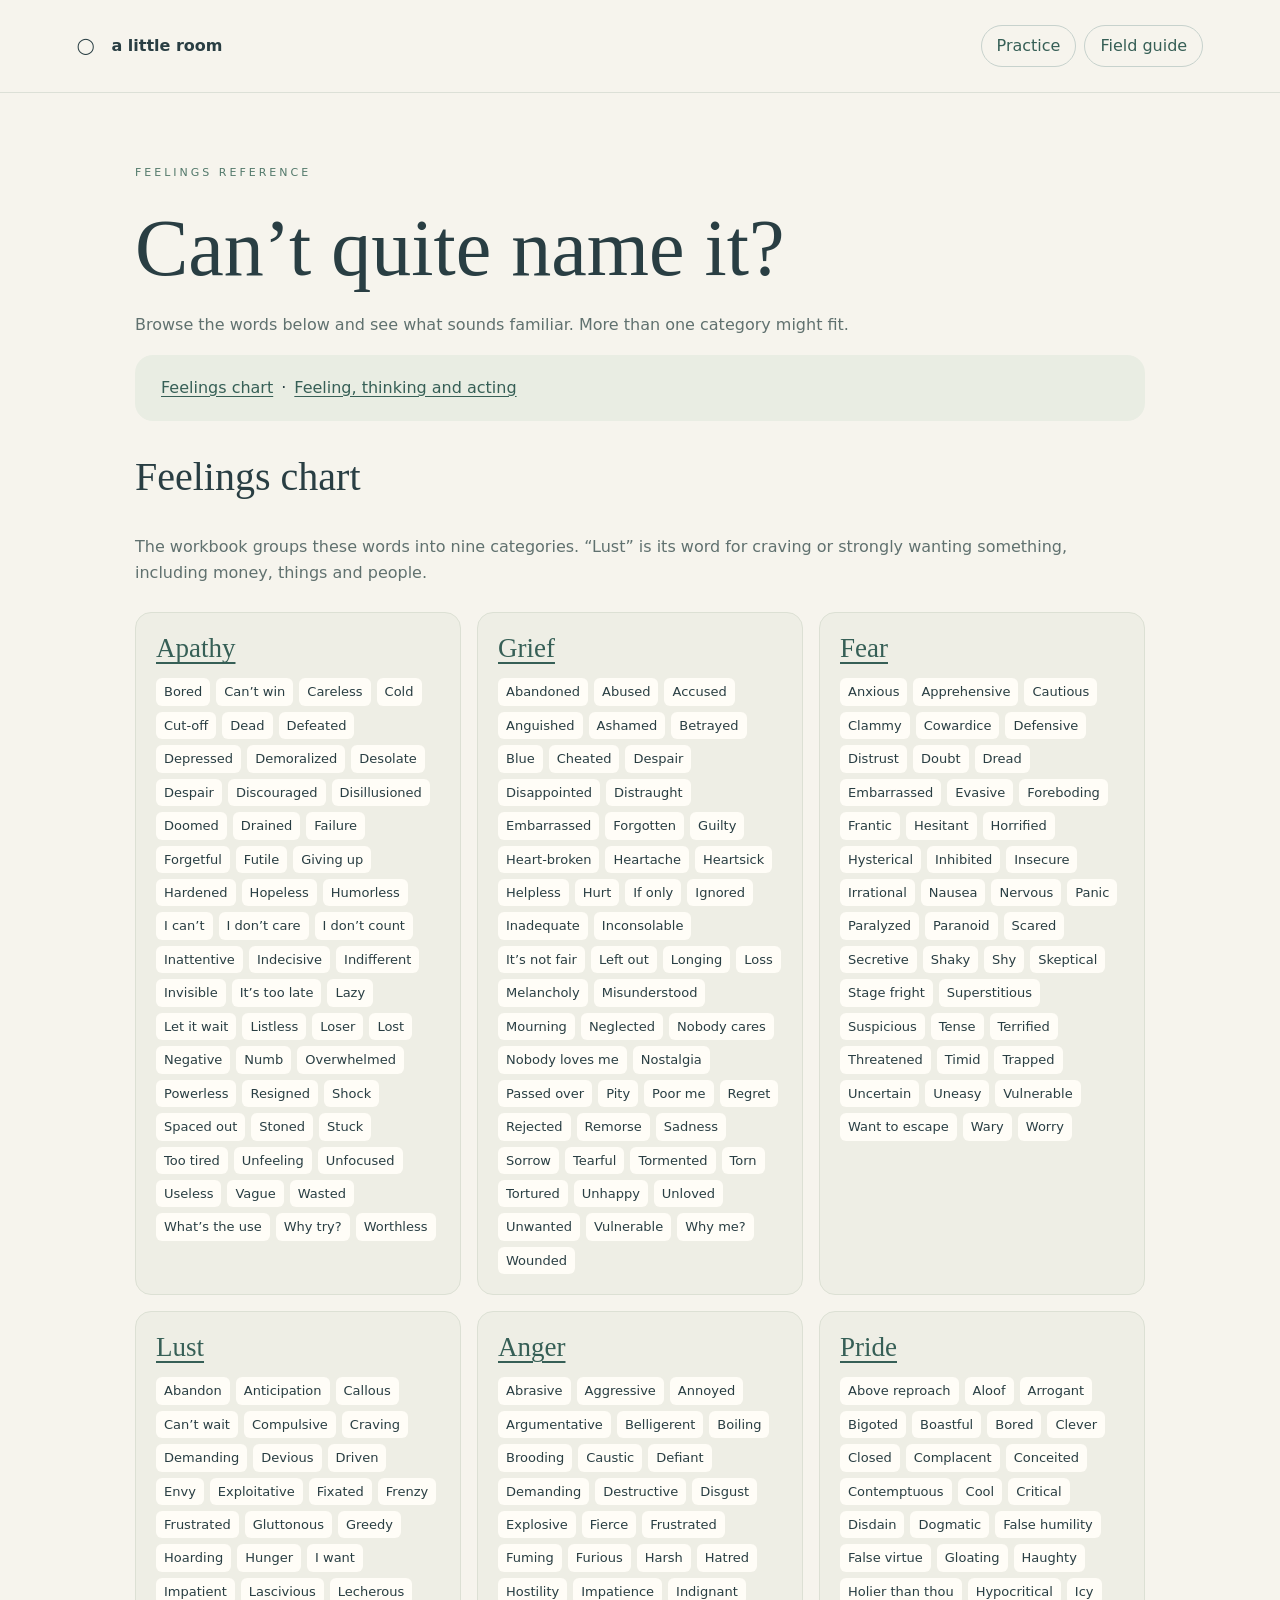
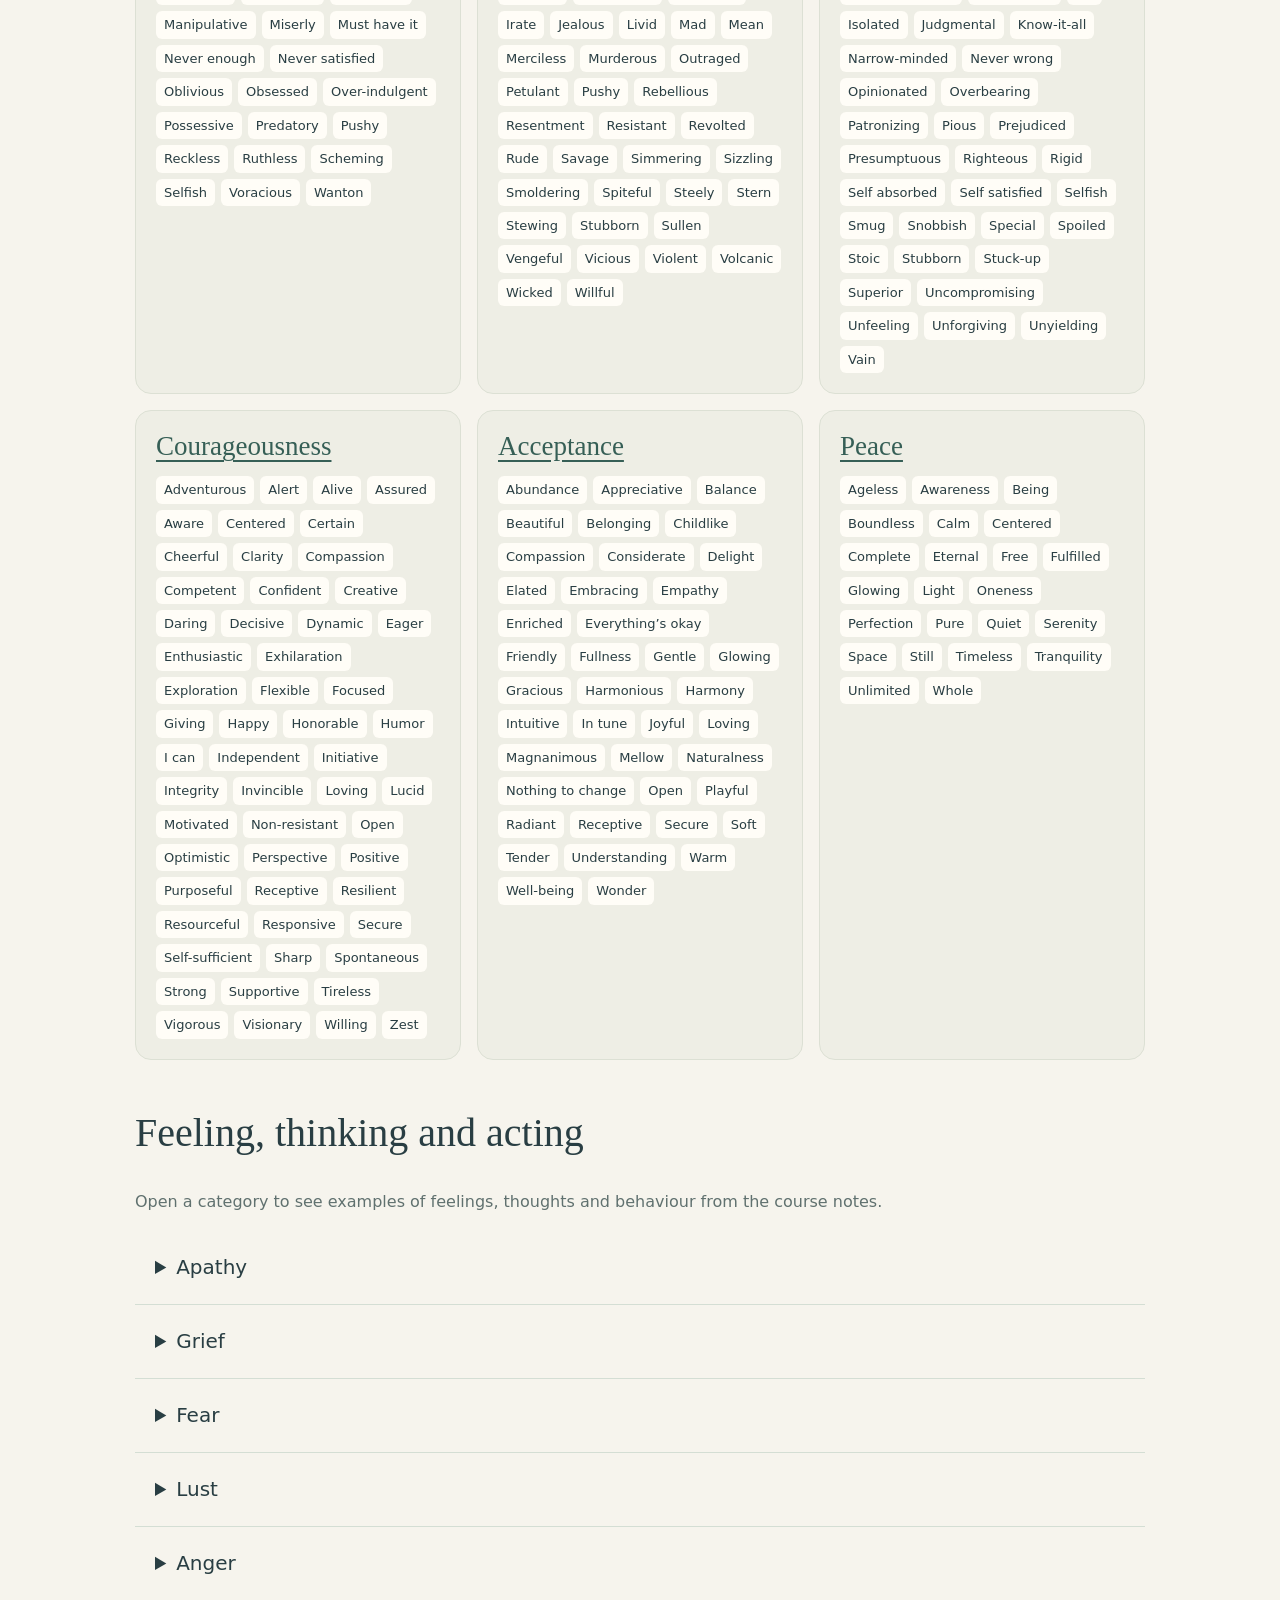
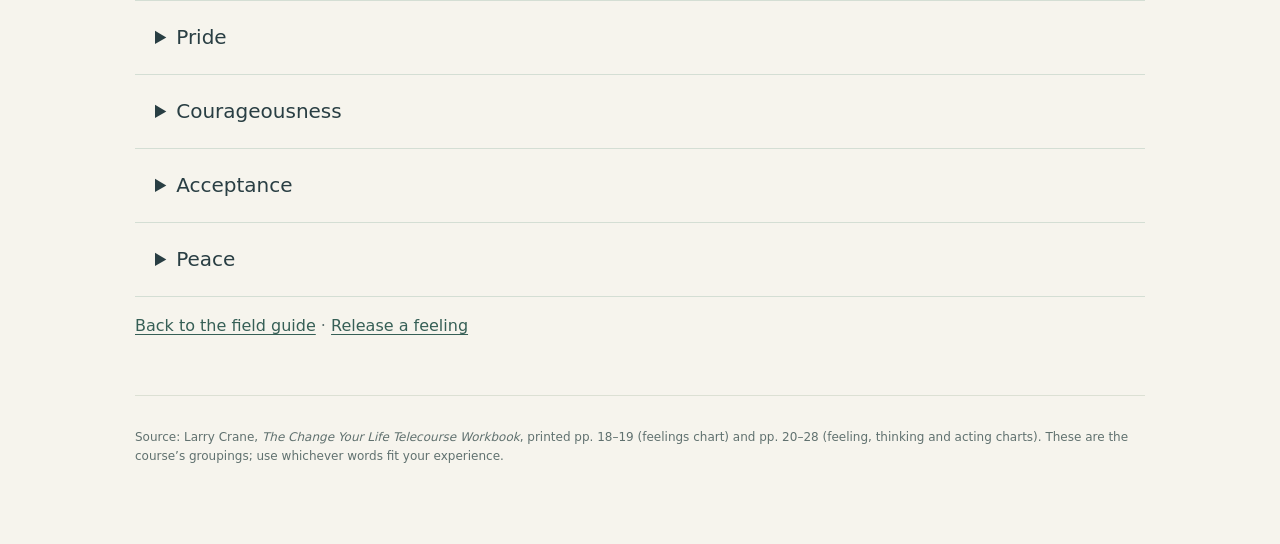
==== feelings.html @ e722cce7 "Align step two with workbook and add feelings reference charts" ====
<!doctype html>
<html lang="en"><head><meta charset="utf-8"><meta name="viewport" content="width=device-width, initial-scale=1">
<title>Feelings reference — A little room</title><link rel="stylesheet" href="./room.css"></head><body>
<header><a class="brand" href="./" aria-label="A little room — home" title="Return home"><strong>◯ &nbsp; a little room</strong></a>
<nav aria-label="Main"><a class="nav-link" href="./">Practice</a><a class="nav-link" href="./guide.html">Field guide</a></nav></header>
<main><span class="eyebrow">Feelings reference</span><h1>Can’t quite name it?</h1>
<p>Browse the words below and see what sounds familiar. More than one category might fit.</p>
<nav class="contents" aria-label="On this page"><a href="#feelings-chart">Feelings chart</a> · <a href="#patterns">Feeling, thinking and acting</a></nav>
<section id="feelings-chart"><h2>Feelings chart</h2>
<p>The workbook groups these words into nine categories. “Lust” is its word for craving or strongly wanting something, including money, things and people.</p>
<div class="emotion-grid"><article class="emotion-card"><h3><a href="#apathy">Apathy</a></h3><ul class="feeling-words"><li>Bored</li><li>Can’t win</li><li>Careless</li><li>Cold</li><li>Cut-off</li><li>Dead</li><li>Defeated</li><li>Depressed</li><li>Demoralized</li><li>Desolate</li><li>Despair</li><li>Discouraged</li><li>Disillusioned</li><li>Doomed</li><li>Drained</li><li>Failure</li><li>Forgetful</li><li>Futile</li><li>Giving up</li><li>Hardened</li><li>Hopeless</li><li>Humorless</li><li>I can’t</li><li>I don’t care</li><li>I don’t count</li><li>Inattentive</li><li>Indecisive</li><li>Indifferent</li><li>Invisible</li><li>It’s too late</li><li>Lazy</li><li>Let it wait</li><li>Listless</li><li>Loser</li><li>Lost</li><li>Negative</li><li>Numb</li><li>Overwhelmed</li><li>Powerless</li><li>Resigned</li><li>Shock</li><li>Spaced out</li><li>Stoned</li><li>Stuck</li><li>Too tired</li><li>Unfeeling</li><li>Unfocused</li><li>Useless</li><li>Vague</li><li>Wasted</li><li>What’s the use</li><li>Why try?</li><li>Worthless</li></ul></article><article class="emotion-card"><h3><a href="#grief">Grief</a></h3><ul class="feeling-words"><li>Abandoned</li><li>Abused</li><li>Accused</li><li>Anguished</li><li>Ashamed</li><li>Betrayed</li><li>Blue</li><li>Cheated</li><li>Despair</li><li>Disappointed</li><li>Distraught</li><li>Embarrassed</li><li>Forgotten</li><li>Guilty</li><li>Heart-broken</li><li>Heartache</li><li>Heartsick</li><li>Helpless</li><li>Hurt</li><li>If only</li><li>Ignored</li><li>Inadequate</li><li>Inconsolable</li><li>It’s not fair</li><li>Left out</li><li>Longing</li><li>Loss</li><li>Melancholy</li><li>Misunderstood</li><li>Mourning</li><li>Neglected</li><li>Nobody cares</li><li>Nobody loves me</li><li>Nostalgia</li><li>Passed over</li><li>Pity</li><li>Poor me</li><li>Regret</li><li>Rejected</li><li>Remorse</li><li>Sadness</li><li>Sorrow</li><li>Tearful</li><li>Tormented</li><li>Torn</li><li>Tortured</li><li>Unhappy</li><li>Unloved</li><li>Unwanted</li><li>Vulnerable</li><li>Why me?</li><li>Wounded</li></ul></article><article class="emotion-card"><h3><a href="#fear">Fear</a></h3><ul class="feeling-words"><li>Anxious</li><li>Apprehensive</li><li>Cautious</li><li>Clammy</li><li>Cowardice</li><li>Defensive</li><li>Distrust</li><li>Doubt</li><li>Dread</li><li>Embarrassed</li><li>Evasive</li><li>Foreboding</li><li>Frantic</li><li>Hesitant</li><li>Horrified</li><li>Hysterical</li><li>Inhibited</li><li>Insecure</li><li>Irrational</li><li>Nausea</li><li>Nervous</li><li>Panic</li><li>Paralyzed</li><li>Paranoid</li><li>Scared</li><li>Secretive</li><li>Shaky</li><li>Shy</li><li>Skeptical</li><li>Stage fright</li><li>Superstitious</li><li>Suspicious</li><li>Tense</li><li>Terrified</li><li>Threatened</li><li>Timid</li><li>Trapped</li><li>Uncertain</li><li>Uneasy</li><li>Vulnerable</li><li>Want to escape</li><li>Wary</li><li>Worry</li></ul></article><article class="emotion-card"><h3><a href="#lust">Lust</a></h3><ul class="feeling-words"><li>Abandon</li><li>Anticipation</li><li>Callous</li><li>Can’t wait</li><li>Compulsive</li><li>Craving</li><li>Demanding</li><li>Devious</li><li>Driven</li><li>Envy</li><li>Exploitative</li><li>Fixated</li><li>Frenzy</li><li>Frustrated</li><li>Gluttonous</li><li>Greedy</li><li>Hoarding</li><li>Hunger</li><li>I want</li><li>Impatient</li><li>Lascivious</li><li>Lecherous</li><li>Manipulative</li><li>Miserly</li><li>Must have it</li><li>Never enough</li><li>Never satisfied</li><li>Oblivious</li><li>Obsessed</li><li>Over-indulgent</li><li>Possessive</li><li>Predatory</li><li>Pushy</li><li>Reckless</li><li>Ruthless</li><li>Scheming</li><li>Selfish</li><li>Voracious</li><li>Wanton</li></ul></article><article class="emotion-card"><h3><a href="#anger">Anger</a></h3><ul class="feeling-words"><li>Abrasive</li><li>Aggressive</li><li>Annoyed</li><li>Argumentative</li><li>Belligerent</li><li>Boiling</li><li>Brooding</li><li>Caustic</li><li>Defiant</li><li>Demanding</li><li>Destructive</li><li>Disgust</li><li>Explosive</li><li>Fierce</li><li>Frustrated</li><li>Fuming</li><li>Furious</li><li>Harsh</li><li>Hatred</li><li>Hostility</li><li>Impatience</li><li>Indignant</li><li>Irate</li><li>Jealous</li><li>Livid</li><li>Mad</li><li>Mean</li><li>Merciless</li><li>Murderous</li><li>Outraged</li><li>Petulant</li><li>Pushy</li><li>Rebellious</li><li>Resentment</li><li>Resistant</li><li>Revolted</li><li>Rude</li><li>Savage</li><li>Simmering</li><li>Sizzling</li><li>Smoldering</li><li>Spiteful</li><li>Steely</li><li>Stern</li><li>Stewing</li><li>Stubborn</li><li>Sullen</li><li>Vengeful</li><li>Vicious</li><li>Violent</li><li>Volcanic</li><li>Wicked</li><li>Willful</li></ul></article><article class="emotion-card"><h3><a href="#pride">Pride</a></h3><ul class="feeling-words"><li>Above reproach</li><li>Aloof</li><li>Arrogant</li><li>Bigoted</li><li>Boastful</li><li>Bored</li><li>Clever</li><li>Closed</li><li>Complacent</li><li>Conceited</li><li>Contemptuous</li><li>Cool</li><li>Critical</li><li>Disdain</li><li>Dogmatic</li><li>False humility</li><li>False virtue</li><li>Gloating</li><li>Haughty</li><li>Holier than thou</li><li>Hypocritical</li><li>Icy</li><li>Isolated</li><li>Judgmental</li><li>Know-it-all</li><li>Narrow-minded</li><li>Never wrong</li><li>Opinionated</li><li>Overbearing</li><li>Patronizing</li><li>Pious</li><li>Prejudiced</li><li>Presumptuous</li><li>Righteous</li><li>Rigid</li><li>Self absorbed</li><li>Self satisfied</li><li>Selfish</li><li>Smug</li><li>Snobbish</li><li>Special</li><li>Spoiled</li><li>Stoic</li><li>Stubborn</li><li>Stuck-up</li><li>Superior</li><li>Uncompromising</li><li>Unfeeling</li><li>Unforgiving</li><li>Unyielding</li><li>Vain</li></ul></article><article class="emotion-card"><h3><a href="#courageousness">Courageousness</a></h3><ul class="feeling-words"><li>Adventurous</li><li>Alert</li><li>Alive</li><li>Assured</li><li>Aware</li><li>Centered</li><li>Certain</li><li>Cheerful</li><li>Clarity</li><li>Compassion</li><li>Competent</li><li>Confident</li><li>Creative</li><li>Daring</li><li>Decisive</li><li>Dynamic</li><li>Eager</li><li>Enthusiastic</li><li>Exhilaration</li><li>Exploration</li><li>Flexible</li><li>Focused</li><li>Giving</li><li>Happy</li><li>Honorable</li><li>Humor</li><li>I can</li><li>Independent</li><li>Initiative</li><li>Integrity</li><li>Invincible</li><li>Loving</li><li>Lucid</li><li>Motivated</li><li>Non-resistant</li><li>Open</li><li>Optimistic</li><li>Perspective</li><li>Positive</li><li>Purposeful</li><li>Receptive</li><li>Resilient</li><li>Resourceful</li><li>Responsive</li><li>Secure</li><li>Self-sufficient</li><li>Sharp</li><li>Spontaneous</li><li>Strong</li><li>Supportive</li><li>Tireless</li><li>Vigorous</li><li>Visionary</li><li>Willing</li><li>Zest</li></ul></article><article class="emotion-card"><h3><a href="#acceptance">Acceptance</a></h3><ul class="feeling-words"><li>Abundance</li><li>Appreciative</li><li>Balance</li><li>Beautiful</li><li>Belonging</li><li>Childlike</li><li>Compassion</li><li>Considerate</li><li>Delight</li><li>Elated</li><li>Embracing</li><li>Empathy</li><li>Enriched</li><li>Everything’s okay</li><li>Friendly</li><li>Fullness</li><li>Gentle</li><li>Glowing</li><li>Gracious</li><li>Harmonious</li><li>Harmony</li><li>Intuitive</li><li>In tune</li><li>Joyful</li><li>Loving</li><li>Magnanimous</li><li>Mellow</li><li>Naturalness</li><li>Nothing to change</li><li>Open</li><li>Playful</li><li>Radiant</li><li>Receptive</li><li>Secure</li><li>Soft</li><li>Tender</li><li>Understanding</li><li>Warm</li><li>Well-being</li><li>Wonder</li></ul></article><article class="emotion-card"><h3><a href="#peace">Peace</a></h3><ul class="feeling-words"><li>Ageless</li><li>Awareness</li><li>Being</li><li>Boundless</li><li>Calm</li><li>Centered</li><li>Complete</li><li>Eternal</li><li>Free</li><li>Fulfilled</li><li>Glowing</li><li>Light</li><li>Oneness</li><li>Perfection</li><li>Pure</li><li>Quiet</li><li>Serenity</li><li>Space</li><li>Still</li><li>Timeless</li><li>Tranquility</li><li>Unlimited</li><li>Whole</li></ul></article></div></section>
<section id="patterns"><h2>Feeling, thinking and acting</h2>
<p>Open a category to see examples of feelings, thoughts and behaviour from the course notes.</p><details class="emotion-detail" id="apathy"><summary>Apathy</summary><div class="behaviour-grid"><div><h3>Feeling</h3><ul><li>Cut off</li><li>Dead</li><li>Defeated</li><li>Dejected</li><li>Depressed</li><li>Despairing</li><li>Discouraged</li><li>Disillusioned</li><li>Downcast</li><li>Drained</li><li>Exhausted</li><li>Fatigued</li><li>Futile</li><li>Helpless</li><li>Hopeless</li><li>Low</li><li>Negative</li><li>Numb</li><li>Overwhelmed</li><li>Pessimistic</li><li>Powerlessness</li><li>Resigned</li><li>Tired</li><li>Weak</li></ul></div><div><h3>Thinking</h3><ul><li>I can’t.</li><li>I can’t win.</li><li>I don’t care.</li><li>I don’t count.</li><li>I don’t know how.</li><li>I don’t matter.</li><li>I give up.</li><li>I’m doomed</li><li>I’m useless.</li><li>I’m worthless.</li><li>It’ll never work.</li><li>It’s a dead end.</li><li>It’s not use.</li><li>It’s too late.</li><li>It’s too hard.</li><li>Let it wait.</li><li>No matter what I do, it doesn’t make a difference.</li><li>No use, why try.</li><li>No way, forget about it.</li><li>No way out.</li><li>Tomorrow.</li><li>What’s the use.</li><li>Why bother.</li></ul></div><div><h3>Acting</h3><ul><li>Careless</li><li>Catatonic</li><li>Disassociated</li><li>Defeated</li><li>Forgetful</li><li>Giving up</li><li>Inattentive</li><li>Indecisive</li><li>Indifferent</li><li>Lazy</li><li>Listless</li><li>Negative</li><li>Passive</li><li>Spaced Out</li><li>Stuck</li><li>Unfocused</li><li>Unresponsive</li><li>Withdrawn</li></ul></div></div><p class="source-note">From the workbook, printed p. 20.</p></details><details class="emotion-detail" id="grief"><summary>Grief</summary><div class="behaviour-grid"><div><h3>Feeling</h3><ul><li>Abandoned</li><li>Abused</li><li>Accused</li><li>Ashamed</li><li>Betrayed</li><li>Blue</li><li>Cheated</li><li>Despair</li><li>Disappointed</li><li>Distraught</li><li>Forgotten</li><li>Guilty</li><li>Heartbroken</li><li>Heartache</li><li>Heartsick</li><li>Helpless</li><li>Hurt</li><li>If only</li><li>Ignored</li><li>Inadequate</li><li>Inconsolable</li><li>It’s not fair</li><li>Left out</li><li>Longing</li><li>Loss</li><li>Melancholy</li><li>Misunderstood</li><li>Mourning</li><li>Neglected</li><li>Nobody cares</li><li>Nobody loves me</li><li>Nostalgia</li><li>Passed over</li><li>Pity</li><li>Poor me</li><li>Rejected</li><li>Remorse</li><li>Sadness</li><li>Sorrow</li><li>Tearful</li><li>Tormented</li><li>Torn</li><li>Tortured</li><li>Unhappy</li><li>Unloved</li><li>Unwanted</li><li>Vulnerable</li><li>Why me?</li><li>Wounded</li></ul></div><div><h3>Thinking</h3><ul><li>Do it for me, I can’t do it myself.</li><li>I can’t do anything about it.</li><li>I can’t do it right.</li><li>They’re taking advantage of me.</li><li>I’ll never get it right.</li><li>They’re doing it to me.</li><li>I’m less than.</li><li>If only.</li><li>It’s all my fault.</li><li>It’s not fair.</li><li>I’ll never recover.</li><li>It’s not my fault.</li><li>Nobody wants me.</li><li>Poor me.</li><li>I’m the victim.</li><li>Why me?</li><li>Nobody loves me.</li><li>Woe is me.</li></ul></div><div><h3>Acting</h3><ul><li>Acting helpless</li><li>Attention seeking</li><li>Complaining</li><li>Crying</li><li>Dramatizing</li><li>Flustered</li><li>Helping others at your own expense.</li><li>Hysterical</li><li>Martyr</li><li>Melancholy</li><li>Moping</li><li>Morose</li><li>Needy</li><li>Neglecting self and others</li><li>Nostalgia: “the good old days”</li><li>Pouting</li><li>Seeking comfort</li><li>Self-conscious</li><li>Sobbing</li><li>Suffering</li><li>Wailing</li><li>Weeping</li></ul></div></div><p class="source-note">From the workbook, printed p. 21.</p></details><details class="emotion-detail" id="fear"><summary>Fear</summary><div class="behaviour-grid"><div><h3>Feeling</h3><ul><li>Anxious</li><li>Apprehensive</li><li>Caged</li><li>Cautious</li><li>Cowardly</li><li>Distrusting</li><li>Disturbed</li><li>Doubt</li><li>Dread</li><li>Engulfed</li><li>Exposed</li><li>Faint</li><li>Fidgety</li><li>Frantic</li><li>Insecure</li><li>Nervous</li><li>Panic</li><li>Skeptical</li><li>Sheepish</li><li>Strained</li><li>Tense</li><li>Terrified</li><li>Threatened</li><li>Timorous</li><li>Trapped</li><li>Uncertain</li><li>Unsafe</li><li>Vulnerable</li><li>Wary</li></ul></div><div><h3>Thinking</h3><ul><li>Crisis after crisis.</li><li>Disaster’s looming and I’ve got to hide.</li><li>I can’t let them find me out.</li><li>I don’t want anything to change.</li><li>I have to get it right or they’ll kill me.</li><li>I have to get them before they get me.</li><li>I’m not OK.</li><li>I’m confused and don’t know what to do, so I can’t do anything.</li><li>I’m not enough.</li><li>I’m not safe.</li><li>I’m trapped, there is no way out.</li><li>It’s closing in around me.</li><li>It’s so confusing that I just can’t move.</li><li>It’s not safe.</li><li>It is safer to stay still and not take any chances.</li><li>They’re out to get me.</li><li>What if I fail?</li><li>What if I get fired?</li><li>What if I get into trouble?</li><li>What if I make a mistake?</li><li>What if they don’t like me?</li><li>What if...?</li><li>What will they think?</li></ul></div><div><h3>Acting</h3><ul><li>Agitated</li><li>Ambivalent</li><li>Apologetic</li><li>Chaotic</li><li>Confused</li><li>Cowering</li><li>Cringing</li><li>Defensive</li><li>Disorderly</li><li>Distraught</li><li>Distrustful</li><li>Disturbed</li><li>Embarrassed</li><li>Evasive</li><li>Frenzied</li><li>Frozen</li><li>Hesitant</li><li>Hyperactive</li><li>Hyper-focused</li><li>Hyper-vigilant</li><li>Hysterical</li><li>Indecisive</li><li>Inhibited</li><li>Irrational</li><li>Lack of clarity</li><li>Meek</li><li>Mistrustful</li><li>Nervous</li><li>No action</li><li>Not trusting</li><li>Overwhelmed</li><li>Panicky</li><li>Paralyzed</li><li>Paranoid</li><li>Procrastination</li><li>Quaking</li><li>Scared</li><li>Secretive</li><li>Self-sabotage</li><li>Shady</li><li>Sheepish</li><li>Shock</li><li>Shy</li><li>Superstitious</li><li>Suspicious</li><li>Timid</li><li>Traumatized</li><li>Tremble</li><li>Tunnel vision</li><li>Wishy-washy</li></ul></div></div><p class="source-note">From the workbook, printed p. 22.</p></details><details class="emotion-detail" id="lust"><summary>Lust</summary><div class="behaviour-grid"><div><h3>Feeling</h3><ul><li>Ambitious</li><li>Anticipation</li><li>Appetite</li><li>Craving</li><li>Demanding</li><li>Desire</li><li>Envious</li><li>Excited</li><li>Frustrated</li><li>Gluttonous</li><li>Greedy</li><li>Heedless</li><li>Horny</li><li>Hot</li><li>Hunger</li><li>Insatiable</li><li>Jealous</li><li>Less than</li><li>Longing</li><li>Ravenous</li><li>Reckless</li><li>Sensuous</li><li>Sexy</li><li>Voracious</li><li>Wanting</li><li>Wanton</li></ul></div><div><h3>Thinking</h3><ul><li>I want...</li><li>Do it my way.</li><li>Don’t stop.</li><li>How can I get it?</li><li>I can’t wait.</li><li>I have to...</li><li>I like it this way.</li><li>I must do it my way.</li><li>I must have it.</li><li>I need you.</li><li>I need them.</li><li>I need...</li><li>I want excitement.</li><li>I want it all.</li><li>I want it now!</li><li>I want more.</li><li>I want to know.</li><li>I want to figure it out.</li><li>I want to understand.</li><li>I’m not satisfied.</li><li>I’m starving.</li><li>It feels so good.</li><li>Look at me.</li><li>Me, me, me.</li><li>My way is the only way.</li><li>There won’t be enough for me.</li><li>There isn’t enough.</li></ul></div><div><h3>Acting</h3><ul><li>Addictive</li><li>Attention seeking</li><li>Chaotic</li><li>Compulsive</li><li>Covert</li><li>Desperate</li><li>Devious</li><li>Devouring</li><li>Driven</li><li>Excessive</li><li>Exploitive</li><li>Extravagant</li><li>Fixated</li><li>Frantic</li><li>Frenzied</li><li>Hoarding</li><li>Impatient</li><li>Inconsiderate</li><li>Indecent</li><li>Lascivious</li><li>Lavish</li><li>Lecherous</li><li>Lewd</li><li>Licentious</li><li>Manic</li><li>Manipulative</li><li>Miserly</li><li>Obsessive</li><li>Out-of-control</li><li>Over indulgent</li><li>Over-eating</li><li>Panting</li><li>Predatory</li><li>Pushy</li><li>Risqué</li><li>Ruthless</li><li>Seductive</li><li>Self-centered</li><li>Selfish</li><li>Uncooperative</li><li>Unruly</li><li>Vulgar</li><li>Wild</li><li>With abandon</li></ul></div></div><p class="source-note">From the workbook, printed p. 23.</p></details><details class="emotion-detail" id="anger"><summary>Anger</summary><div class="behaviour-grid"><div><h3>Feeling</h3><ul><li>Agitated</li><li>Annoyed</li><li>Boiling</li><li>Disgusted</li><li>Disturbed</li><li>Explosive</li><li>Fierce</li><li>Frustrated</li><li>Hateful</li><li>Irritated</li><li>Jealous</li><li>Livid</li><li>Mad</li><li>Malicious</li><li>Outraged</li><li>Perturbed</li><li>Rageful</li><li>Resentful</li><li>Sizzling</li><li>Smoldering</li><li>Steely</li><li>Stern</li><li>Stewing</li><li>Sullen</li><li>Upset</li><li>Vengeful</li><li>Violent</li><li>Volcanic</li><li>Wicked</li><li>Willful</li></ul></div><div><h3>Thinking</h3><ul><li>Do it my way or else.</li><li>Don’t even think of it.</li><li>Don’t push me around.</li><li>Don’t tell me what to do!</li><li>Drop dead!</li><li>F... off!</li><li>F... you!</li><li>Fat chance.</li><li>Get out of my way.</li><li>I’ll get even!</li><li>I’ll get them.</li><li>I’ll kill you!</li><li>I’ll never give in.</li><li>I’m not doing anything.</li><li>If they don’t listen to me, I’ll let them go down the tube.</li><li>Me do it your way–not on your life.</li><li>Not a chance.</li><li>Not on your life.</li><li>Now you’ll pay.</li><li>Out of my way.</li><li>Who do they think they are?</li><li>You better do it my way, or else!</li></ul></div><div><h3>Acting</h3><ul><li>Abrasive</li><li>Abrupt</li><li>Abusive</li><li>Aggressive</li><li>Attacking</li><li>Barbarous</li><li>Belligerent</li><li>Biting</li><li>Blinded</li><li>Bloodthirsty</li><li>Brooding</li><li>Brusque</li><li>Brutal</li><li>Callous</li><li>Caustic</li><li>Cold</li><li>Crazed</li><li>Cruel</li><li>Curt</li><li>Defiant</li><li>Demanding</li><li>Deranged</li><li>Destructive</li><li>Discourteous</li><li>Disrespectful</li><li>Exacting</li><li>Ferocious</li><li>Fierce</li><li>Gruff</li><li>Harsh</li><li>Headstrong</li><li>Heartless</li><li>Instigating</li><li>Intimidating</li><li>Inflexible</li><li>Invasive</li><li>Malevolent</li><li>Maniacal</li><li>Merciless</li><li>Nasty</li><li>Obstinate</li><li>Offensive</li><li>Passive-aggressive</li><li>Petulant</li><li>Pigheaded</li><li>Profane</li><li>Provoking</li><li>Punishing</li><li>Pushy</li><li>Ravaging</li><li>Rebellious</li><li>Resistant</li><li>Rude</li><li>Ruthless</li><li>Sarcastic</li><li>Savage</li><li>Spiteful</li><li>Strife</li><li>Stubborn</li><li>Talking about others</li><li>Uncooperative</li><li>Unyielding</li><li>Vengeful</li><li>Vicious</li></ul></div></div><p class="source-note">From the workbook, printed p. 24.</p></details><details class="emotion-detail" id="pride"><summary>Pride</summary><div class="behaviour-grid"><div><h3>Feeling</h3><ul><li>Above it all</li><li>Aloof</li><li>Arrogant</li><li>Better than</li><li>Complacent</li><li>Conceited</li><li>Condescending</li><li>Contemptuous</li><li>Cool</li><li>Disdain</li><li>Haughty</li><li>Holier than thou</li><li>Icy</li><li>Irreverent</li><li>Judgmental</li><li>Pious</li><li>Rejecting</li><li>Righteous</li><li>Rigid</li><li>Smug</li><li>Special</li><li>Superior</li><li>Uncompromising</li><li>Unfeeling</li><li>Vain</li></ul></div><div><h3>Thinking</h3><ul><li>I’ll just reject!</li><li>How dare you!</li><li>I knew that.</li><li>I know everything.</li><li>I know.</li><li>I won’t associate with “those kind” of people.</li><li>I’ll look like I’m agreeing and do it my way.</li><li>I’m better than all of them.</li><li>I’m better than you.</li><li>I’m in a better place than all of you.</li><li>I’m not like them.</li><li>I’m right.</li><li>I’m smarter than everyone else.</li><li>I’m the only one who can do it right.</li><li>I’m the only one who can get it done.</li><li>I’m the savior/hero.</li><li>I’m too busy with important matters to have time for you.</li><li>It’s your fault.</li><li>Maybe I’ll do it and maybe I won’t.</li><li>My way is the only way.</li><li>What do they know?</li><li>What’s wrong with you?</li><li>Who do they think they are?</li><li>Who do you think you are?</li><li>Why is everyone so incompetent?</li><li>You don’t belong.</li><li>You need me to get it done.</li></ul></div><div><h3>Acting</h3><ul><li>Aloof</li><li>Arrogant</li><li>Bigoted</li><li>Blaming others</li><li>Boastful</li><li>Bored</li><li>Closed</li><li>Complacent</li><li>Conceited</li><li>Detached</li><li>Disrespectful</li><li>Distant</li><li>Dogmatic</li><li>Egotistical</li><li>False Humility</li><li>Gloating</li><li>Hypocritical</li><li>Indifferent</li><li>Know it all</li><li>Narrow minded</li><li>Never wrong</li><li>Opinionated</li><li>Patronizing</li><li>Pompous</li><li>Putting others down</li><li>Remote</li><li>Sabotage</li><li>Sanctimonious</li><li>Self-absorbed</li><li>Self-centered</li><li>Self-important</li><li>Snobbish</li><li>Spoiled</li><li>Stoic</li><li>Stubborn</li><li>Stuck-up</li><li>Talking against others</li><li>Unforgiving</li><li>Impenetrable</li><li>Unreadable</li><li>Unyielding</li><li>Withdrawn</li><li>Walk away</li></ul></div></div><p class="source-note">From the workbook, printed p. 25.</p></details><details class="emotion-detail" id="courageousness"><summary>Courageousness</summary><div class="behaviour-grid"><div><h3>Feeling</h3><ul><li>Alert</li><li>Alive</li><li>Assured</li><li>Aware</li><li>Centered</li><li>Cheerful</li><li>Clear</li><li>Confident</li><li>Cooperative</li><li>Delighted</li><li>Eager</li><li>Energetic</li><li>Exhilarated</li><li>Focused</li><li>Grounded</li><li>Gusto</li><li>Happy</li><li>Heartiness</li><li>Hopeful</li><li>Independent</li><li>Invincible</li><li>Loving</li><li>Lucid</li><li>Non-resistant</li><li>Open</li><li>Optimistic</li><li>Passionate</li><li>Purposeful</li><li>Receptive</li><li>Resilient</li><li>Safe</li><li>Secure</li><li>Stable</li><li>Willing</li><li>Zealous</li><li>Zest</li></ul></div><div><h3>Thinking</h3><ul><li>I can</li><li>I can get it done.</li><li>I can listen.</li><li>I can respond appropriately.</li><li>I do what’s needed and it works.</li><li>I know we can.</li><li>I’ll do what it takes to make it work.</li><li>I’m willing.</li><li>I’m willing to take risks.</li><li>It can be easy and effortless.</li><li>It is as easy as it was hard.</li><li>It’s possible.</li><li>Let’s work together.</li><li>We can do it.</li><li>We’ll find a way.</li><li>Yes!</li></ul></div><div><h3>Acting</h3><ul><li>Able</li><li>Aboveboard</li><li>Adaptive</li><li>Adventurous</li><li>Bold</li><li>Brave</li><li>Candid</li><li>Collaboration</li><li>Commitment</li><li>Compassionate</li><li>Competent</li><li>Cooperation</li><li>Creative</li><li>Daring</li><li>Decisive</li><li>Dedicated</li><li>Dynamic</li><li>Enjoyment</li><li>Exploration</li><li>Flexible</li><li>Focused</li><li>Forthright</li><li>Gallant</li><li>Generosity</li><li>Giving</li><li>Goodness</li><li>Gratification</li><li>Honesty</li><li>Humorous</li><li>Initiative</li><li>Inquiry</li><li>Insightful</li><li>Integrity</li><li>Inventive</li><li>Motivated</li><li>Partnering</li><li>Perceptive</li><li>Persevering</li><li>Persistent</li><li>Playful</li><li>Pleasure</li><li>Resourceful</li><li>Risk-taking</li><li>Robust</li><li>Self-sufficient</li><li>Sharp</li><li>Solution focused</li><li>Spontaneous</li><li>Strong</li><li>Supportive</li><li>Tireless</li><li>Unpretentious</li><li>Valiant</li><li>Vigorous</li></ul></div></div><p class="source-note">From the workbook, printed p. 26.</p></details><details class="emotion-detail" id="acceptance"><summary>Acceptance</summary><div class="behaviour-grid"><div><h3>Feeling</h3><ul><li>Accepting</li><li>Allowing</li><li>Attuned</li><li>Beautiful</li><li>Childlike</li><li>Compassionate</li><li>Contented</li><li>Delighted</li><li>Elated</li><li>Enriched</li><li>Flowing</li><li>Fulfillment</li><li>Glowing</li><li>Happy</li><li>Harmonious</li><li>Innocent</li><li>Joyful</li><li>Loving</li><li>Mellow</li><li>Open</li><li>Playful</li><li>Radiant</li><li>Receptive</li><li>Satisfied</li><li>Secure</li><li>Soft</li><li>Well-being</li></ul></div><div><h3>Thinking</h3><ul><li>All is well.</li><li>Everything is beautiful.</li><li>Everything is OK.</li><li>Everything is unfolding as it should.</li><li>I accept you.</li><li>I have what I need as I need it.</li><li>I love you just as you are.</li><li>It’s all coming together.</li><li>We all have a contribution to make.</li></ul></div><div><h3>Acting</h3><ul><li>Abundant</li><li>Accepting</li><li>Appreciative</li><li>Balance</li><li>Benevolent</li><li>Caring</li><li>Clear-sighted</li><li>Co-creative</li><li>Compassionate</li><li>Devotional</li><li>Embracing</li><li>Empathy</li><li>Friendly</li><li>Gentleness</li><li>Gracious</li><li>Insightful</li><li>Intuitive</li><li>Magnanimous</li><li>Naturalness</li><li>Non-judgmental</li><li>Orderly</li><li>Receptive</li><li>Satisfied</li><li>Tenderness</li><li>Understanding</li><li>Warm</li><li>Wonder</li></ul></div></div><p class="source-note">From the workbook, printed p. 27.</p></details><details class="emotion-detail" id="peace"><summary>Peace</summary><div class="behaviour-grid"><div><h3>Feeling</h3><ul><li>Awareness</li><li>Boundless</li><li>Calm</li><li>Centered</li><li>Complete</li><li>Eternal</li><li>Free</li><li>Fulfilled</li><li>Glowing</li><li>Light</li><li>Pure</li><li>Quiet</li><li>Serene</li><li>Oneness</li><li>United</li></ul></div><div><h3>Thinking</h3><ul><li>All is well.</li><li>Everything is unfolding as it should.</li><li>I am.</li><li>It’s just perfect.</li><li>We are one.</li></ul></div><div><h3>Acting</h3><ul><li>Actionless</li><li>Balanced</li><li>Centered</li><li>Composed</li><li>Connection</li><li>Flawless</li><li>Imperturbable</li><li>In equilibrium</li><li>Infinite</li><li>Limitless</li><li>Perfection</li><li>Poised</li><li>Quiet</li><li>Self-possessed</li><li>Serenity</li><li>Spacious</li><li>Stillness</li><li>Tranquil</li><li>Unlimited</li><li>Whole</li><li>Witnessing</li></ul></div></div><p class="source-note">From the workbook, printed p. 28.</p></details></section>
<p><a href="./guide.html">Back to the field guide</a> · <a href="./?practice=quick">Release a feeling</a></p>
<footer><p>Source: Larry Crane, <cite>The Change Your Life Telecourse Workbook</cite>, printed pp. 18–19 (feelings chart) and pp. 20–28 (feeling, thinking and acting charts). These are the course’s groupings; use whichever words fit your experience.</p></footer></main>
<script>
function openCategory() {
  const category = document.getElementById(location.hash.slice(1));
  if (category && category.tagName === 'DETAILS') category.open = true;
}
window.addEventListener('hashchange', openCategory);
openCategory();
</script></body></html>
---- room.css ----
*{box-sizing:border-box}body{margin:0;background:#f6f4ed;color:#293e43;font:16px/1.65 system-ui}header{padding:24px 6%;display:flex;justify-content:space-between;border-bottom:1px solid #dce0d7}button{font:inherit;cursor:pointer;border:1px solid #c7d2cd;background:transparent;color:inherit;border-radius:30px;padding:11px 23px;margin:5px}button:focus-visible{outline:2px solid #78978a;outline-offset:3px}.primary{background:#365f56;color:white;border:0}main{max-width:1060px;margin:auto;padding:65px 25px}h1,h2,h3{font-family:Georgia,serif;font-weight:400;line-height:1.15}h1{font-size:clamp(48px,7vw,80px);margin:18px 0}h2{font-size:40px}h3{font-size:27px}p{color:#60716f}.eyebrow{font-size:11px;letter-spacing:3px;text-transform:uppercase;color:#53796b}.hero{max-width:700px}.orb{float:right;width:180px;height:180px;border-radius:50%;background:radial-gradient(circle at 35% 30%,#f4e9cd,#bccfc1 60%,#7c9c91);box-shadow:0 0 80px #dce5d8;margin:30px}.grid{display:grid;grid-template-columns:repeat(3,1fr);gap:18px;margin:40px 0}.card{background:#eeeee5;border:1px solid #dce0d4;border-radius:18px;padding:26px;text-align:left}.card button{margin-left:0}.session{max-width:720px;margin:auto;text-align:center;background:#fffdf7;border:1px solid #dce0d4;border-radius:24px;padding:40px 24px;min-height:430px}.session h2{margin:30px 0}textarea{width:100%;padding:16px;background:#f7f7ef;border:1px solid #cbd5cb;border-radius:12px;font:inherit;min-height:95px}footer{margin-top:55px;border-top:1px solid #dce0d4;padding-top:20px;font-size:12px;color:#75817a}details{padding:20px;border-bottom:1px solid #d4ded4}summary{cursor:pointer;font-size:20px}small{color:#687b72}@media(max-width:650px){.grid{grid-template-columns:1fr}.orb{width:95px;height:95px}main{padding-top:35px}header{padding:16px}header button{padding:7px 12px}.session h2{font-size:32px}}
a{color:#365f56;text-underline-offset:.2em}
nav{display:flex;align-items:center;gap:8px;flex-wrap:wrap}
.nav-link{border:1px solid #c7d2cd;border-radius:30px;padding:7px 15px;text-decoration:none}
.nav-link[aria-current=page]{background:#e2ebe2}
.primary:hover,.primary:focus-visible{background:#294a42}
label{display:block;font-weight:600;margin:12px 0 4px}
textarea,select{color:inherit}
select{font:inherit;padding:10px;border:1px solid #cbd5cb;border-radius:10px;background:#fffdf7}
.session textarea{max-width:560px}
blockquote{margin:18px 0;background:#edf0e6;border-left:3px solid #78978a;padding:14px 18px;overflow-wrap:anywhere;white-space:pre-line}
.guide{max-width:780px}
.guide h1{font-size:clamp(42px,7vw,66px)}
.guide h2{font-size:clamp(28px,5vw,40px)}
.guide section{margin:44px 0;padding-bottom:20px;border-bottom:1px solid #dce0d4}
.guide section h3{margin-bottom:6px}
.guide li{margin-bottom:.6em}
.contents{background:#e9ede3;padding:20px 26px;border-radius:18px}
.contents ol{columns:2;padding-left:24px}
.guide .action{display:inline-block;border-radius:30px;padding:10px 20px;background:#365f56;color:#fff;text-decoration:none}
.goal-options{margin:12px 0}
#pause-panel[hidden],#app[hidden]{display:none}
@media(max-width:650px){header{flex-wrap:wrap;gap:12px} .contents ol{columns:1}.session{padding:28px 15px}}
.guide .contents{display:block}
.guide dt{margin-top:1em}
.guide dd{margin:.2em 0 0}

/* A consistent tactile response for pointer, touch and keyboard activation. */
button {
  min-height: 44px;
  touch-action: manipulation;
  transition: background-color 100ms ease, box-shadow 100ms ease, transform 100ms ease;
}
@media (hover: hover) and (pointer: fine) {
  button:hover { background-color: #e8eee7; }
  button.primary:hover { background-color: #294a42; }
}
button:active,
button.is-activating {
  background-color: #d0e0d6;
  border-color: #648778;
  color: #203f34;
  box-shadow: inset 0 2px 4px rgb(28 61 47 / 23%);
  transform: translateY(1px) scale(.98);
}
button.primary:active,
button.primary.is-activating {
  background-color: #23483d;
  color: white;
  box-shadow: inset 0 2px 4px rgb(0 0 0 / 30%);
}
@media (prefers-reduced-motion: reduce) {
  button { transition: none; }
  button:active, button.is-activating { transform: none; }
}
.path-list{display:grid;gap:12px;max-width:760px;margin:32px 0}
.path-card{display:flex;align-items:center;gap:20px;width:100%;margin:0;border-radius:16px;padding:22px;text-align:left;background:#eeeee5}
.path-card strong{display:block;font:25px Georgia,serif}
.path-card small{display:block;margin-top:5px;font-size:14px}
.path-card>span:last-child{margin-left:auto}
.path-number{font-size:12px;color:#658274}
.focus-card{text-align:left;background:#e8eee5;border-left:3px solid #78978a;padding:12px 18px;border-radius:8px;margin:20px 0}
.focus-card small{text-transform:uppercase;letter-spacing:2px;font-size:10px}
.focus-card p{margin:4px 0;color:#293e43;white-space:pre-wrap;overflow-wrap:anywhere}
.session-tools{margin-top:30px}
.answers{margin-top:22px}
.session h2{overflow-wrap:anywhere}
@media(max-width:650px){.path-card{padding:18px;gap:14px}.path-card strong{font-size:22px}.path-card small{font-size:13px}.session{min-height:0}}
.path-card>span:last-child{font-family:system-ui}
h1[tabindex="-1"]:focus,h2[tabindex="-1"]:focus{outline:none}
.path-list .path-card{padding:17px 20px}
.hero h1{font-size:clamp(40px,6vw,60px)}

.brand {
  color: inherit;
  text-decoration: none;
  display: inline-flex;
  align-items: center;
  min-height: 44px;
  border-radius: 6px;
}
.brand:hover { color: #365f56; }
.brand:focus-visible { outline: 2px solid #78978a; outline-offset: 4px; }
.brand:active { opacity: .65; }

.pencil-example{margin:24px auto 0;max-width:570px;border:0;padding:0;text-align:left}
.pencil-example summary{font:14px/1.6 system-ui;color:#365f56;padding:8px 0}
.pencil-example figure{margin:12px 0 0}
.pencil-example img{display:block;width:100%;height:auto;border-radius:12px}
.pencil-captions{display:grid;grid-template-columns:repeat(3,1fr);gap:8px;text-align:center;font-size:12px;margin:10px 0 16px}
.pencil-example figcaption{font-size:14px;line-height:1.65;color:#536761}
.pencil-example .pencil-source{font-size:11px;margin-bottom:0}


.emotion-grid{display:grid;grid-template-columns:repeat(3,minmax(0,1fr));gap:16px;margin:26px 0}
.emotion-card{border:1px solid #dce0d4;background:#eeeee5;padding:20px;border-radius:16px}
.emotion-card h3{margin:0 0 14px}
.feeling-words{display:flex;flex-wrap:wrap;gap:6px;list-style:none;padding:0;margin:0}
.feeling-words li{background:#fffdf7;border-radius:6px;padding:3px 8px;font-size:13px;overflow-wrap:anywhere}
.behaviour-grid{display:grid;grid-template-columns:repeat(3,minmax(0,1fr));gap:20px}
.behaviour-grid h3{font-size:22px;margin-bottom:10px}
.behaviour-grid ul{padding-left:20px}
.emotion-detail{scroll-margin-top:20px}
.source-note{font-size:12px}
#patterns{margin-top:50px}
@media(max-width:700px){
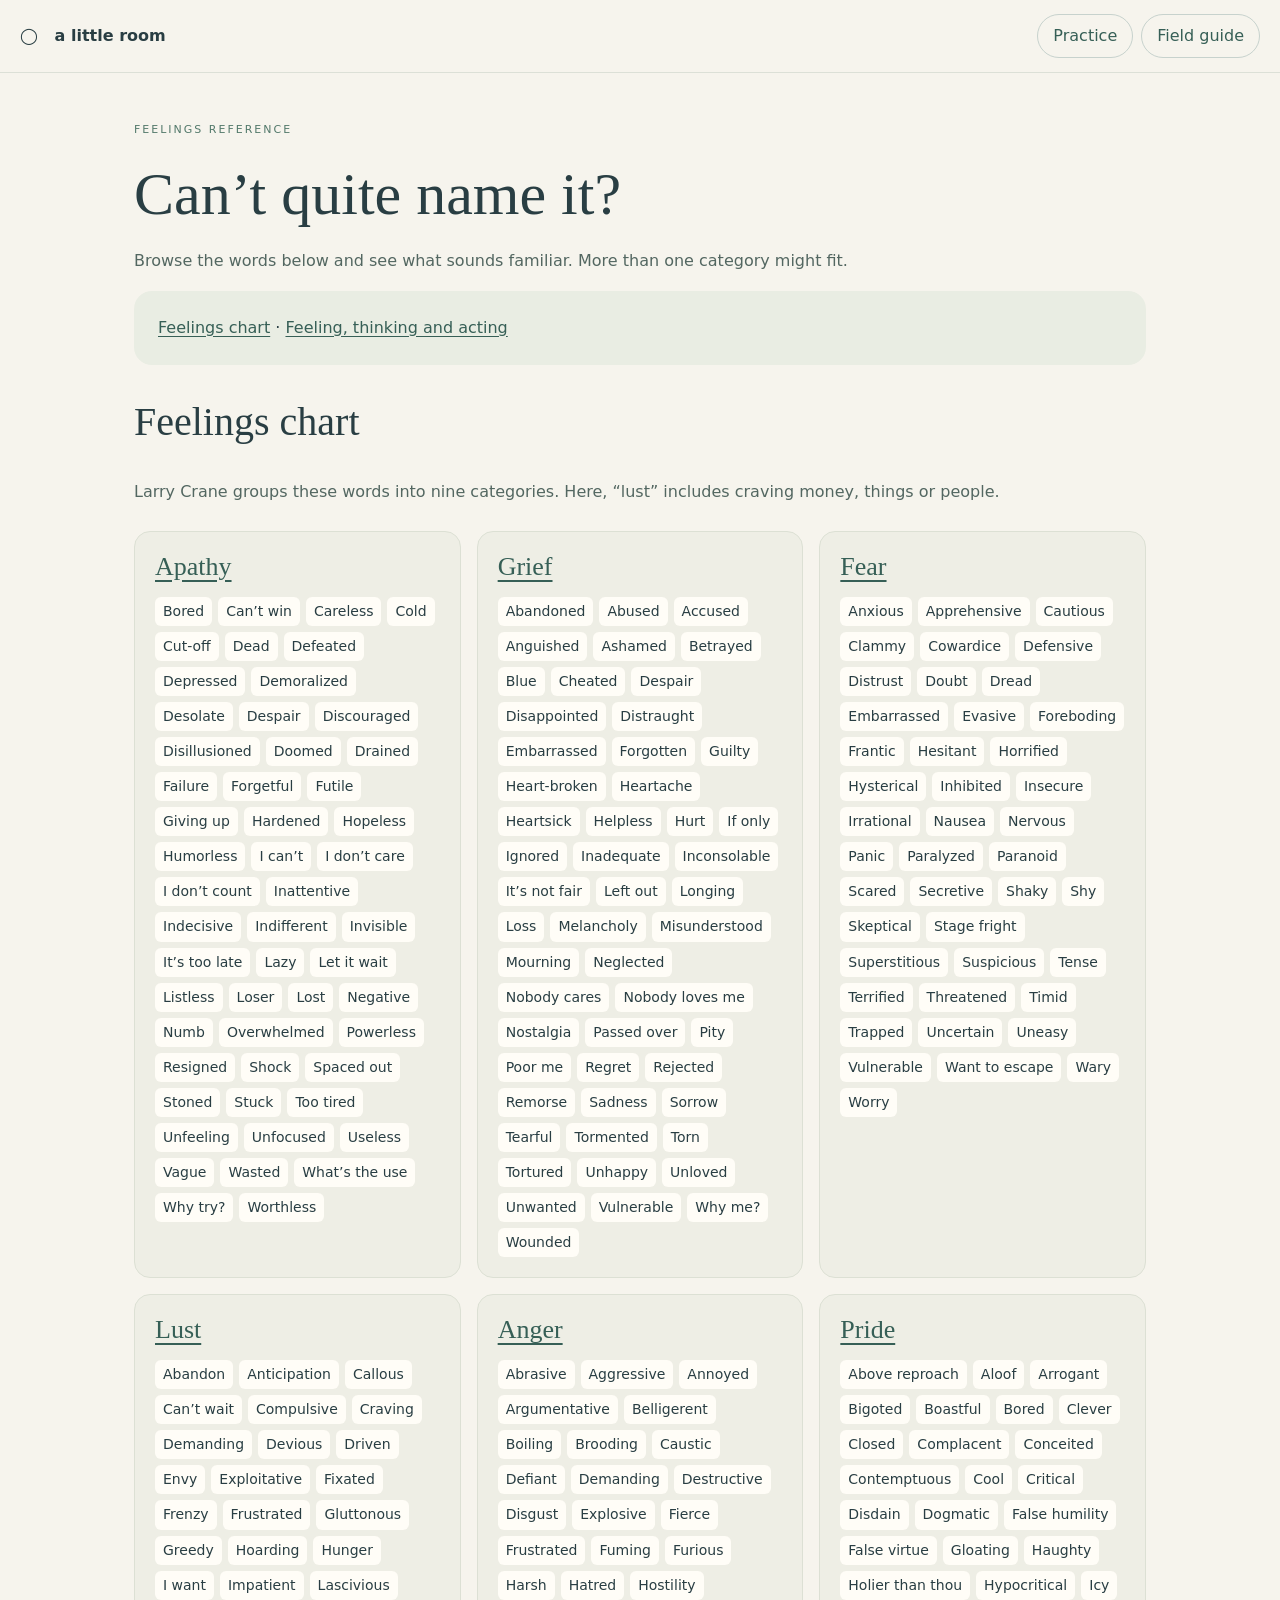
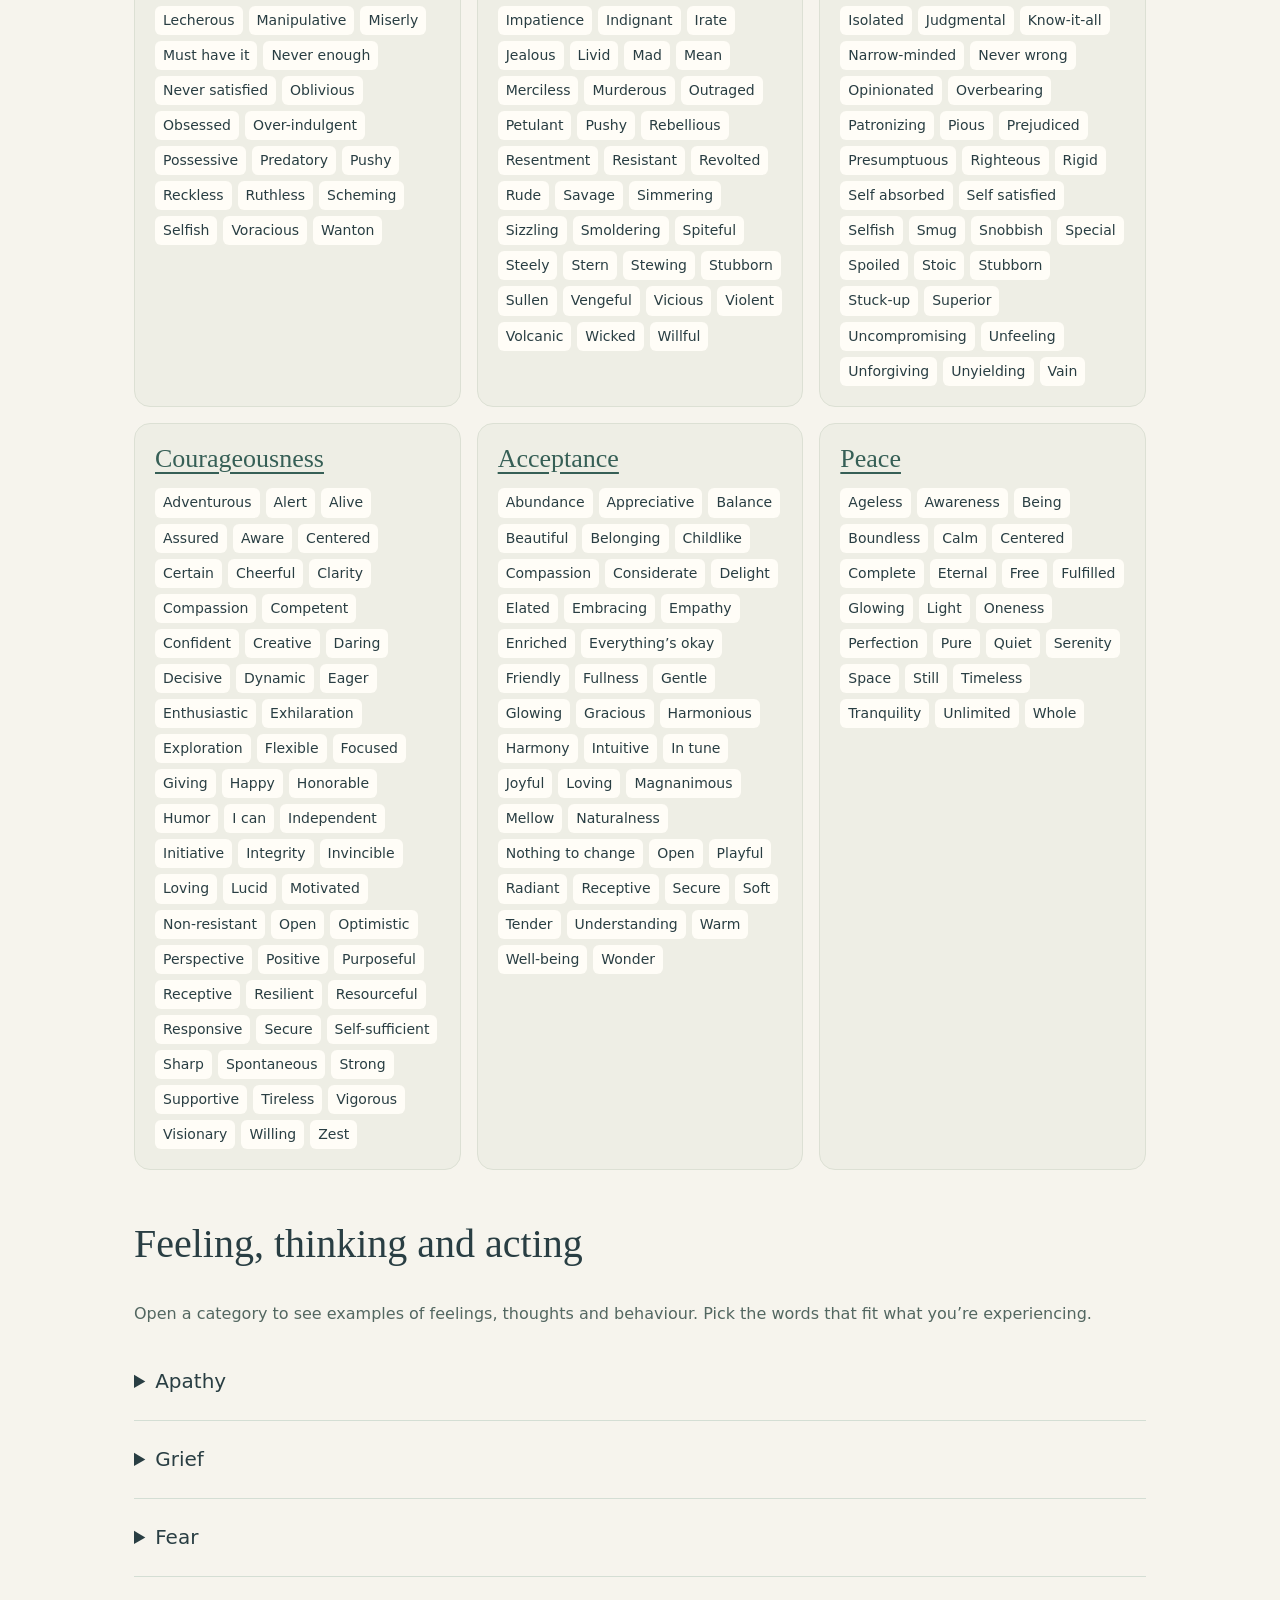
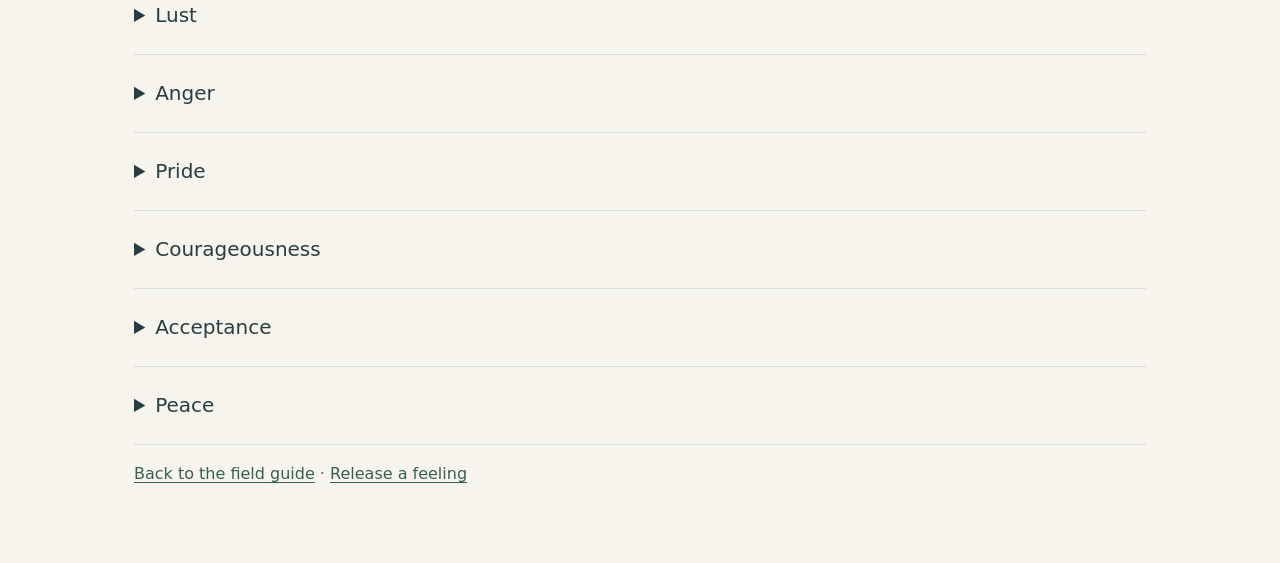
==== commit 6a71691c: "Review releasing guidance, clarify goals and fix mobile layouts" ====
--- a/feelings.html
+++ b/feelings.html
@@ -1,18 +1,17 @@
 <!doctype html>
 <html lang="en"><head><meta charset="utf-8"><meta name="viewport" content="width=device-width, initial-scale=1">
-<title>Feelings reference — A little room</title><link rel="stylesheet" href="./room.css"></head><body>
+<title>Feelings reference — A little room</title><link rel="stylesheet" href="./room.css?v=review-1"></head><body>
 <header><a class="brand" href="./" aria-label="A little room — home" title="Return home"><strong>◯ &nbsp; a little room</strong></a>
 <nav aria-label="Main"><a class="nav-link" href="./">Practice</a><a class="nav-link" href="./guide.html">Field guide</a></nav></header>
 <main><span class="eyebrow">Feelings reference</span><h1>Can’t quite name it?</h1>
 <p>Browse the words below and see what sounds familiar. More than one category might fit.</p>
 <nav class="contents" aria-label="On this page"><a href="#feelings-chart">Feelings chart</a> · <a href="#patterns">Feeling, thinking and acting</a></nav>
 <section id="feelings-chart"><h2>Feelings chart</h2>
-<p>The workbook groups these words into nine categories. “Lust” is its word for craving or strongly wanting something, including money, things and people.</p>
+<p>Larry Crane groups these words into nine categories. Here, “lust” includes craving money, things or people.</p>
 <div class="emotion-grid"><article class="emotion-card"><h3><a href="#apathy">Apathy</a></h3><ul class="feeling-words"><li>Bored</li><li>Can’t win</li><li>Careless</li><li>Cold</li><li>Cut-off</li><li>Dead</li><li>Defeated</li><li>Depressed</li><li>Demoralized</li><li>Desolate</li><li>Despair</li><li>Discouraged</li><li>Disillusioned</li><li>Doomed</li><li>Drained</li><li>Failure</li><li>Forgetful</li><li>Futile</li><li>Giving up</li><li>Hardened</li><li>Hopeless</li><li>Humorless</li><li>I can’t</li><li>I don’t care</li><li>I don’t count</li><li>Inattentive</li><li>Indecisive</li><li>Indifferent</li><li>Invisible</li><li>It’s too late</li><li>Lazy</li><li>Let it wait</li><li>Listless</li><li>Loser</li><li>Lost</li><li>Negative</li><li>Numb</li><li>Overwhelmed</li><li>Powerless</li><li>Resigned</li><li>Shock</li><li>Spaced out</li><li>Stoned</li><li>Stuck</li><li>Too tired</li><li>Unfeeling</li><li>Unfocused</li><li>Useless</li><li>Vague</li><li>Wasted</li><li>What’s the use</li><li>Why try?</li><li>Worthless</li></ul></article><article class="emotion-card"><h3><a href="#grief">Grief</a></h3><ul class="feeling-words"><li>Abandoned</li><li>Abused</li><li>Accused</li><li>Anguished</li><li>Ashamed</li><li>Betrayed</li><li>Blue</li><li>Cheated</li><li>Despair</li><li>Disappointed</li><li>Distraught</li><li>Embarrassed</li><li>Forgotten</li><li>Guilty</li><li>Heart-broken</li><li>Heartache</li><li>Heartsick</li><li>Helpless</li><li>Hurt</li><li>If only</li><li>Ignored</li><li>Inadequate</li><li>Inconsolable</li><li>It’s not fair</li><li>Left out</li><li>Longing</li><li>Loss</li><li>Melancholy</li><li>Misunderstood</li><li>Mourning</li><li>Neglected</li><li>Nobody cares</li><li>Nobody loves me</li><li>Nostalgia</li><li>Passed over</li><li>Pity</li><li>Poor me</li><li>Regret</li><li>Rejected</li><li>Remorse</li><li>Sadness</li><li>Sorrow</li><li>Tearful</li><li>Tormented</li><li>Torn</li><li>Tortured</li><li>Unhappy</li><li>Unloved</li><li>Unwanted</li><li>Vulnerable</li><li>Why me?</li><li>Wounded</li></ul></article><article class="emotion-card"><h3><a href="#fear">Fear</a></h3><ul class="feeling-words"><li>Anxious</li><li>Apprehensive</li><li>Cautious</li><li>Clammy</li><li>Cowardice</li><li>Defensive</li><li>Distrust</li><li>Doubt</li><li>Dread</li><li>Embarrassed</li><li>Evasive</li><li>Foreboding</li><li>Frantic</li><li>Hesitant</li><li>Horrified</li><li>Hysterical</li><li>Inhibited</li><li>Insecure</li><li>Irrational</li><li>Nausea</li><li>Nervous</li><li>Panic</li><li>Paralyzed</li><li>Paranoid</li><li>Scared</li><li>Secretive</li><li>Shaky</li><li>Shy</li><li>Skeptical</li><li>Stage fright</li><li>Superstitious</li><li>Suspicious</li><li>Tense</li><li>Terrified</li><li>Threatened</li><li>Timid</li><li>Trapped</li><li>Uncertain</li><li>Uneasy</li><li>Vulnerable</li><li>Want to escape</li><li>Wary</li><li>Worry</li></ul></article><article class="emotion-card"><h3><a href="#lust">Lust</a></h3><ul class="feeling-words"><li>Abandon</li><li>Anticipation</li><li>Callous</li><li>Can’t wait</li><li>Compulsive</li><li>Craving</li><li>Demanding</li><li>Devious</li><li>Driven</li><li>Envy</li><li>Exploitative</li><li>Fixated</li><li>Frenzy</li><li>Frustrated</li><li>Gluttonous</li><li>Greedy</li><li>Hoarding</li><li>Hunger</li><li>I want</li><li>Impatient</li><li>Lascivious</li><li>Lecherous</li><li>Manipulative</li><li>Miserly</li><li>Must have it</li><li>Never enough</li><li>Never satisfied</li><li>Oblivious</li><li>Obsessed</li><li>Over-indulgent</li><li>Possessive</li><li>Predatory</li><li>Pushy</li><li>Reckless</li><li>Ruthless</li><li>Scheming</li><li>Selfish</li><li>Voracious</li><li>Wanton</li></ul></article><article class="emotion-card"><h3><a href="#anger">Anger</a></h3><ul class="feeling-words"><li>Abrasive</li><li>Aggressive</li><li>Annoyed</li><li>Argumentative</li><li>Belligerent</li><li>Boiling</li><li>Brooding</li><li>Caustic</li><li>Defiant</li><li>Demanding</li><li>Destructive</li><li>Disgust</li><li>Explosive</li><li>Fierce</li><li>Frustrated</li><li>Fuming</li><li>Furious</li><li>Harsh</li><li>Hatred</li><li>Hostility</li><li>Impatience</li><li>Indignant</li><li>Irate</li><li>Jealous</li><li>Livid</li><li>Mad</li><li>Mean</li><li>Merciless</li><li>Murderous</li><li>Outraged</li><li>Petulant</li><li>Pushy</li><li>Rebellious</li><li>Resentment</li><li>Resistant</li><li>Revolted</li><li>Rude</li><li>Savage</li><li>Simmering</li><li>Sizzling</li><li>Smoldering</li><li>Spiteful</li><li>Steely</li><li>Stern</li><li>Stewing</li><li>Stubborn</li><li>Sullen</li><li>Vengeful</li><li>Vicious</li><li>Violent</li><li>Volcanic</li><li>Wicked</li><li>Willful</li></ul></article><article class="emotion-card"><h3><a href="#pride">Pride</a></h3><ul class="feeling-words"><li>Above reproach</li><li>Aloof</li><li>Arrogant</li><li>Bigoted</li><li>Boastful</li><li>Bored</li><li>Clever</li><li>Closed</li><li>Complacent</li><li>Conceited</li><li>Contemptuous</li><li>Cool</li><li>Critical</li><li>Disdain</li><li>Dogmatic</li><li>False humility</li><li>False virtue</li><li>Gloating</li><li>Haughty</li><li>Holier than thou</li><li>Hypocritical</li><li>Icy</li><li>Isolated</li><li>Judgmental</li><li>Know-it-all</li><li>Narrow-minded</li><li>Never wrong</li><li>Opinionated</li><li>Overbearing</li><li>Patronizing</li><li>Pious</li><li>Prejudiced</li><li>Presumptuous</li><li>Righteous</li><li>Rigid</li><li>Self absorbed</li><li>Self satisfied</li><li>Selfish</li><li>Smug</li><li>Snobbish</li><li>Special</li><li>Spoiled</li><li>Stoic</li><li>Stubborn</li><li>Stuck-up</li><li>Superior</li><li>Uncompromising</li><li>Unfeeling</li><li>Unforgiving</li><li>Unyielding</li><li>Vain</li></ul></article><article class="emotion-card"><h3><a href="#courageousness">Courageousness</a></h3><ul class="feeling-words"><li>Adventurous</li><li>Alert</li><li>Alive</li><li>Assured</li><li>Aware</li><li>Centered</li><li>Certain</li><li>Cheerful</li><li>Clarity</li><li>Compassion</li><li>Competent</li><li>Confident</li><li>Creative</li><li>Daring</li><li>Decisive</li><li>Dynamic</li><li>Eager</li><li>Enthusiastic</li><li>Exhilaration</li><li>Exploration</li><li>Flexible</li><li>Focused</li><li>Giving</li><li>Happy</li><li>Honorable</li><li>Humor</li><li>I can</li><li>Independent</li><li>Initiative</li><li>Integrity</li><li>Invincible</li><li>Loving</li><li>Lucid</li><li>Motivated</li><li>Non-resistant</li><li>Open</li><li>Optimistic</li><li>Perspective</li><li>Positive</li><li>Purposeful</li><li>Receptive</li><li>Resilient</li><li>Resourceful</li><li>Responsive</li><li>Secure</li><li>Self-sufficient</li><li>Sharp</li><li>Spontaneous</li><li>Strong</li><li>Supportive</li><li>Tireless</li><li>Vigorous</li><li>Visionary</li><li>Willing</li><li>Zest</li></ul></article><article class="emotion-card"><h3><a href="#acceptance">Acceptance</a></h3><ul class="feeling-words"><li>Abundance</li><li>Appreciative</li><li>Balance</li><li>Beautiful</li><li>Belonging</li><li>Childlike</li><li>Compassion</li><li>Considerate</li><li>Delight</li><li>Elated</li><li>Embracing</li><li>Empathy</li><li>Enriched</li><li>Everything’s okay</li><li>Friendly</li><li>Fullness</li><li>Gentle</li><li>Glowing</li><li>Gracious</li><li>Harmonious</li><li>Harmony</li><li>Intuitive</li><li>In tune</li><li>Joyful</li><li>Loving</li><li>Magnanimous</li><li>Mellow</li><li>Naturalness</li><li>Nothing to change</li><li>Open</li><li>Playful</li><li>Radiant</li><li>Receptive</li><li>Secure</li><li>Soft</li><li>Tender</li><li>Understanding</li><li>Warm</li><li>Well-being</li><li>Wonder</li></ul></article><article class="emotion-card"><h3><a href="#peace">Peace</a></h3><ul class="feeling-words"><li>Ageless</li><li>Awareness</li><li>Being</li><li>Boundless</li><li>Calm</li><li>Centered</li><li>Complete</li><li>Eternal</li><li>Free</li><li>Fulfilled</li><li>Glowing</li><li>Light</li><li>Oneness</li><li>Perfection</li><li>Pure</li><li>Quiet</li><li>Serenity</li><li>Space</li><li>Still</li><li>Timeless</li><li>Tranquility</li><li>Unlimited</li><li>Whole</li></ul></article></div></section>
 <section id="patterns"><h2>Feeling, thinking and acting</h2>
-<p>Open a category to see examples of feelings, thoughts and behaviour from the course notes.</p><details class="emotion-detail" id="apathy"><summary>Apathy</summary><div class="behaviour-grid"><div><h3>Feeling</h3><ul><li>Cut off</li><li>Dead</li><li>Defeated</li><li>Dejected</li><li>Depressed</li><li>Despairing</li><li>Discouraged</li><li>Disillusioned</li><li>Downcast</li><li>Drained</li><li>Exhausted</li><li>Fatigued</li><li>Futile</li><li>Helpless</li><li>Hopeless</li><li>Low</li><li>Negative</li><li>Numb</li><li>Overwhelmed</li><li>Pessimistic</li><li>Powerlessness</li><li>Resigned</li><li>Tired</li><li>Weak</li></ul></div><div><h3>Thinking</h3><ul><li>I can’t.</li><li>I can’t win.</li><li>I don’t care.</li><li>I don’t count.</li><li>I don’t know how.</li><li>I don’t matter.</li><li>I give up.</li><li>I’m doomed</li><li>I’m useless.</li><li>I’m worthless.</li><li>It’ll never work.</li><li>It’s a dead end.</li><li>It’s not use.</li><li>It’s too late.</li><li>It’s too hard.</li><li>Let it wait.</li><li>No matter what I do, it doesn’t make a difference.</li><li>No use, why try.</li><li>No way, forget about it.</li><li>No way out.</li><li>Tomorrow.</li><li>What’s the use.</li><li>Why bother.</li></ul></div><div><h3>Acting</h3><ul><li>Careless</li><li>Catatonic</li><li>Disassociated</li><li>Defeated</li><li>Forgetful</li><li>Giving up</li><li>Inattentive</li><li>Indecisive</li><li>Indifferent</li><li>Lazy</li><li>Listless</li><li>Negative</li><li>Passive</li><li>Spaced Out</li><li>Stuck</li><li>Unfocused</li><li>Unresponsive</li><li>Withdrawn</li></ul></div></div><p class="source-note">From the workbook, printed p. 20.</p></details><details class="emotion-detail" id="grief"><summary>Grief</summary><div class="behaviour-grid"><div><h3>Feeling</h3><ul><li>Abandoned</li><li>Abused</li><li>Accused</li><li>Ashamed</li><li>Betrayed</li><li>Blue</li><li>Cheated</li><li>Despair</li><li>Disappointed</li><li>Distraught</li><li>Forgotten</li><li>Guilty</li><li>Heartbroken</li><li>Heartache</li><li>Heartsick</li><li>Helpless</li><li>Hurt</li><li>If only</li><li>Ignored</li><li>Inadequate</li><li>Inconsolable</li><li>It’s not fair</li><li>Left out</li><li>Longing</li><li>Loss</li><li>Melancholy</li><li>Misunderstood</li><li>Mourning</li><li>Neglected</li><li>Nobody cares</li><li>Nobody loves me</li><li>Nostalgia</li><li>Passed over</li><li>Pity</li><li>Poor me</li><li>Rejected</li><li>Remorse</li><li>Sadness</li><li>Sorrow</li><li>Tearful</li><li>Tormented</li><li>Torn</li><li>Tortured</li><li>Unhappy</li><li>Unloved</li><li>Unwanted</li><li>Vulnerable</li><li>Why me?</li><li>Wounded</li></ul></div><div><h3>Thinking</h3><ul><li>Do it for me, I can’t do it myself.</li><li>I can’t do anything about it.</li><li>I can’t do it right.</li><li>They’re taking advantage of me.</li><li>I’ll never get it right.</li><li>They’re doing it to me.</li><li>I’m less than.</li><li>If only.</li><li>It’s all my fault.</li><li>It’s not fair.</li><li>I’ll never recover.</li><li>It’s not my fault.</li><li>Nobody wants me.</li><li>Poor me.</li><li>I’m the victim.</li><li>Why me?</li><li>Nobody loves me.</li><li>Woe is me.</li></ul></div><div><h3>Acting</h3><ul><li>Acting helpless</li><li>Attention seeking</li><li>Complaining</li><li>Crying</li><li>Dramatizing</li><li>Flustered</li><li>Helping others at your own expense.</li><li>Hysterical</li><li>Martyr</li><li>Melancholy</li><li>Moping</li><li>Morose</li><li>Needy</li><li>Neglecting self and others</li><li>Nostalgia: “the good old days”</li><li>Pouting</li><li>Seeking comfort</li><li>Self-conscious</li><li>Sobbing</li><li>Suffering</li><li>Wailing</li><li>Weeping</li></ul></div></div><p class="source-note">From the workbook, printed p. 21.</p></details><details class="emotion-detail" id="fear"><summary>Fear</summary><div class="behaviour-grid"><div><h3>Feeling</h3><ul><li>Anxious</li><li>Apprehensive</li><li>Caged</li><li>Cautious</li><li>Cowardly</li><li>Distrusting</li><li>Disturbed</li><li>Doubt</li><li>Dread</li><li>Engulfed</li><li>Exposed</li><li>Faint</li><li>Fidgety</li><li>Frantic</li><li>Insecure</li><li>Nervous</li><li>Panic</li><li>Skeptical</li><li>Sheepish</li><li>Strained</li><li>Tense</li><li>Terrified</li><li>Threatened</li><li>Timorous</li><li>Trapped</li><li>Uncertain</li><li>Unsafe</li><li>Vulnerable</li><li>Wary</li></ul></div><div><h3>Thinking</h3><ul><li>Crisis after crisis.</li><li>Disaster’s looming and I’ve got to hide.</li><li>I can’t let them find me out.</li><li>I don’t want anything to change.</li><li>I have to get it right or they’ll kill me.</li><li>I have to get them before they get me.</li><li>I’m not OK.</li><li>I’m confused and don’t know what to do, so I can’t do anything.</li><li>I’m not enough.</li><li>I’m not safe.</li><li>I’m trapped, there is no way out.</li><li>It’s closing in around me.</li><li>It’s so confusing that I just can’t move.</li><li>It’s not safe.</li><li>It is safer to stay still and not take any chances.</li><li>They’re out to get me.</li><li>What if I fail?</li><li>What if I get fired?</li><li>What if I get into trouble?</li><li>What if I make a mistake?</li><li>What if they don’t like me?</li><li>What if...?</li><li>What will they think?</li></ul></div><div><h3>Acting</h3><ul><li>Agitated</li><li>Ambivalent</li><li>Apologetic</li><li>Chaotic</li><li>Confused</li><li>Cowering</li><li>Cringing</li><li>Defensive</li><li>Disorderly</li><li>Distraught</li><li>Distrustful</li><li>Disturbed</li><li>Embarrassed</li><li>Evasive</li><li>Frenzied</li><li>Frozen</li><li>Hesitant</li><li>Hyperactive</li><li>Hyper-focused</li><li>Hyper-vigilant</li><li>Hysterical</li><li>Indecisive</li><li>Inhibited</li><li>Irrational</li><li>Lack of clarity</li><li>Meek</li><li>Mistrustful</li><li>Nervous</li><li>No action</li><li>Not trusting</li><li>Overwhelmed</li><li>Panicky</li><li>Paralyzed</li><li>Paranoid</li><li>Procrastination</li><li>Quaking</li><li>Scared</li><li>Secretive</li><li>Self-sabotage</li><li>Shady</li><li>Sheepish</li><li>Shock</li><li>Shy</li><li>Superstitious</li><li>Suspicious</li><li>Timid</li><li>Traumatized</li><li>Tremble</li><li>Tunnel vision</li><li>Wishy-washy</li></ul></div></div><p class="source-note">From the workbook, printed p. 22.</p></details><details class="emotion-detail" id="lust"><summary>Lust</summary><div class="behaviour-grid"><div><h3>Feeling</h3><ul><li>Ambitious</li><li>Anticipation</li><li>Appetite</li><li>Craving</li><li>Demanding</li><li>Desire</li><li>Envious</li><li>Excited</li><li>Frustrated</li><li>Gluttonous</li><li>Greedy</li><li>Heedless</li><li>Horny</li><li>Hot</li><li>Hunger</li><li>Insatiable</li><li>Jealous</li><li>Less than</li><li>Longing</li><li>Ravenous</li><li>Reckless</li><li>Sensuous</li><li>Sexy</li><li>Voracious</li><li>Wanting</li><li>Wanton</li></ul></div><div><h3>Thinking</h3><ul><li>I want...</li><li>Do it my way.</li><li>Don’t stop.</li><li>How can I get it?</li><li>I can’t wait.</li><li>I have to...</li><li>I like it this way.</li><li>I must do it my way.</li><li>I must have it.</li><li>I need you.</li><li>I need them.</li><li>I need...</li><li>I want excitement.</li><li>I want it all.</li><li>I want it now!</li><li>I want more.</li><li>I want to know.</li><li>I want to figure it out.</li><li>I want to understand.</li><li>I’m not satisfied.</li><li>I’m starving.</li><li>It feels so good.</li><li>Look at me.</li><li>Me, me, me.</li><li>My way is the only way.</li><li>There won’t be enough for me.</li><li>There isn’t enough.</li></ul></div><div><h3>Acting</h3><ul><li>Addictive</li><li>Attention seeking</li><li>Chaotic</li><li>Compulsive</li><li>Covert</li><li>Desperate</li><li>Devious</li><li>Devouring</li><li>Driven</li><li>Excessive</li><li>Exploitive</li><li>Extravagant</li><li>Fixated</li><li>Frantic</li><li>Frenzied</li><li>Hoarding</li><li>Impatient</li><li>Inconsiderate</li><li>Indecent</li><li>Lascivious</li><li>Lavish</li><li>Lecherous</li><li>Lewd</li><li>Licentious</li><li>Manic</li><li>Manipulative</li><li>Miserly</li><li>Obsessive</li><li>Out-of-control</li><li>Over indulgent</li><li>Over-eating</li><li>Panting</li><li>Predatory</li><li>Pushy</li><li>Risqué</li><li>Ruthless</li><li>Seductive</li><li>Self-centered</li><li>Selfish</li><li>Uncooperative</li><li>Unruly</li><li>Vulgar</li><li>Wild</li><li>With abandon</li></ul></div></div><p class="source-note">From the workbook, printed p. 23.</p></details><details class="emotion-detail" id="anger"><summary>Anger</summary><div class="behaviour-grid"><div><h3>Feeling</h3><ul><li>Agitated</li><li>Annoyed</li><li>Boiling</li><li>Disgusted</li><li>Disturbed</li><li>Explosive</li><li>Fierce</li><li>Frustrated</li><li>Hateful</li><li>Irritated</li><li>Jealous</li><li>Livid</li><li>Mad</li><li>Malicious</li><li>Outraged</li><li>Perturbed</li><li>Rageful</li><li>Resentful</li><li>Sizzling</li><li>Smoldering</li><li>Steely</li><li>Stern</li><li>Stewing</li><li>Sullen</li><li>Upset</li><li>Vengeful</li><li>Violent</li><li>Volcanic</li><li>Wicked</li><li>Willful</li></ul></div><div><h3>Thinking</h3><ul><li>Do it my way or else.</li><li>Don’t even think of it.</li><li>Don’t push me around.</li><li>Don’t tell me what to do!</li><li>Drop dead!</li><li>F... off!</li><li>F... you!</li><li>Fat chance.</li><li>Get out of my way.</li><li>I’ll get even!</li><li>I’ll get them.</li><li>I’ll kill you!</li><li>I’ll never give in.</li><li>I’m not doing anything.</li><li>If they don’t listen to me, I’ll let them go down the tube.</li><li>Me do it your way–not on your life.</li><li>Not a chance.</li><li>Not on your life.</li><li>Now you’ll pay.</li><li>Out of my way.</li><li>Who do they think they are?</li><li>You better do it my way, or else!</li></ul></div><div><h3>Acting</h3><ul><li>Abrasive</li><li>Abrupt</li><li>Abusive</li><li>Aggressive</li><li>Attacking</li><li>Barbarous</li><li>Belligerent</li><li>Biting</li><li>Blinded</li><li>Bloodthirsty</li><li>Brooding</li><li>Brusque</li><li>Brutal</li><li>Callous</li><li>Caustic</li><li>Cold</li><li>Crazed</li><li>Cruel</li><li>Curt</li><li>Defiant</li><li>Demanding</li><li>Deranged</li><li>Destructive</li><li>Discourteous</li><li>Disrespectful</li><li>Exacting</li><li>Ferocious</li><li>Fierce</li><li>Gruff</li><li>Harsh</li><li>Headstrong</li><li>Heartless</li><li>Instigating</li><li>Intimidating</li><li>Inflexible</li><li>Invasive</li><li>Malevolent</li><li>Maniacal</li><li>Merciless</li><li>Nasty</li><li>Obstinate</li><li>Offensive</li><li>Passive-aggressive</li><li>Petulant</li><li>Pigheaded</li><li>Profane</li><li>Provoking</li><li>Punishing</li><li>Pushy</li><li>Ravaging</li><li>Rebellious</li><li>Resistant</li><li>Rude</li><li>Ruthless</li><li>Sarcastic</li><li>Savage</li><li>Spiteful</li><li>Strife</li><li>Stubborn</li><li>Talking about others</li><li>Uncooperative</li><li>Unyielding</li><li>Vengeful</li><li>Vicious</li></ul></div></div><p class="source-note">From the workbook, printed p. 24.</p></details><details class="emotion-detail" id="pride"><summary>Pride</summary><div class="behaviour-grid"><div><h3>Feeling</h3><ul><li>Above it all</li><li>Aloof</li><li>Arrogant</li><li>Better than</li><li>Complacent</li><li>Conceited</li><li>Condescending</li><li>Contemptuous</li><li>Cool</li><li>Disdain</li><li>Haughty</li><li>Holier than thou</li><li>Icy</li><li>Irreverent</li><li>Judgmental</li><li>Pious</li><li>Rejecting</li><li>Righteous</li><li>Rigid</li><li>Smug</li><li>Special</li><li>Superior</li><li>Uncompromising</li><li>Unfeeling</li><li>Vain</li></ul></div><div><h3>Thinking</h3><ul><li>I’ll just reject!</li><li>How dare you!</li><li>I knew that.</li><li>I know everything.</li><li>I know.</li><li>I won’t associate with “those kind” of people.</li><li>I’ll look like I’m agreeing and do it my way.</li><li>I’m better than all of them.</li><li>I’m better than you.</li><li>I’m in a better place than all of you.</li><li>I’m not like them.</li><li>I’m right.</li><li>I’m smarter than everyone else.</li><li>I’m the only one who can do it right.</li><li>I’m the only one who can get it done.</li><li>I’m the savior/hero.</li><li>I’m too busy with important matters to have time for you.</li><li>It’s your fault.</li><li>Maybe I’ll do it and maybe I won’t.</li><li>My way is the only way.</li><li>What do they know?</li><li>What’s wrong with you?</li><li>Who do they think they are?</li><li>Who do you think you are?</li><li>Why is everyone so incompetent?</li><li>You don’t belong.</li><li>You need me to get it done.</li></ul></div><div><h3>Acting</h3><ul><li>Aloof</li><li>Arrogant</li><li>Bigoted</li><li>Blaming others</li><li>Boastful</li><li>Bored</li><li>Closed</li><li>Complacent</li><li>Conceited</li><li>Detached</li><li>Disrespectful</li><li>Distant</li><li>Dogmatic</li><li>Egotistical</li><li>False Humility</li><li>Gloating</li><li>Hypocritical</li><li>Indifferent</li><li>Know it all</li><li>Narrow minded</li><li>Never wrong</li><li>Opinionated</li><li>Patronizing</li><li>Pompous</li><li>Putting others down</li><li>Remote</li><li>Sabotage</li><li>Sanctimonious</li><li>Self-absorbed</li><li>Self-centered</li><li>Self-important</li><li>Snobbish</li><li>Spoiled</li><li>Stoic</li><li>Stubborn</li><li>Stuck-up</li><li>Talking against others</li><li>Unforgiving</li><li>Impenetrable</li><li>Unreadable</li><li>Unyielding</li><li>Withdrawn</li><li>Walk away</li></ul></div></div><p class="source-note">From the workbook, printed p. 25.</p></details><details class="emotion-detail" id="courageousness"><summary>Courageousness</summary><div class="behaviour-grid"><div><h3>Feeling</h3><ul><li>Alert</li><li>Alive</li><li>Assured</li><li>Aware</li><li>Centered</li><li>Cheerful</li><li>Clear</li><li>Confident</li><li>Cooperative</li><li>Delighted</li><li>Eager</li><li>Energetic</li><li>Exhilarated</li><li>Focused</li><li>Grounded</li><li>Gusto</li><li>Happy</li><li>Heartiness</li><li>Hopeful</li><li>Independent</li><li>Invincible</li><li>Loving</li><li>Lucid</li><li>Non-resistant</li><li>Open</li><li>Optimistic</li><li>Passionate</li><li>Purposeful</li><li>Receptive</li><li>Resilient</li><li>Safe</li><li>Secure</li><li>Stable</li><li>Willing</li><li>Zealous</li><li>Zest</li></ul></div><div><h3>Thinking</h3><ul><li>I can</li><li>I can get it done.</li><li>I can listen.</li><li>I can respond appropriately.</li><li>I do what’s needed and it works.</li><li>I know we can.</li><li>I’ll do what it takes to make it work.</li><li>I’m willing.</li><li>I’m willing to take risks.</li><li>It can be easy and effortless.</li><li>It is as easy as it was hard.</li><li>It’s possible.</li><li>Let’s work together.</li><li>We can do it.</li><li>We’ll find a way.</li><li>Yes!</li></ul></div><div><h3>Acting</h3><ul><li>Able</li><li>Aboveboard</li><li>Adaptive</li><li>Adventurous</li><li>Bold</li><li>Brave</li><li>Candid</li><li>Collaboration</li><li>Commitment</li><li>Compassionate</li><li>Competent</li><li>Cooperation</li><li>Creative</li><li>Daring</li><li>Decisive</li><li>Dedicated</li><li>Dynamic</li><li>Enjoyment</li><li>Exploration</li><li>Flexible</li><li>Focused</li><li>Forthright</li><li>Gallant</li><li>Generosity</li><li>Giving</li><li>Goodness</li><li>Gratification</li><li>Honesty</li><li>Humorous</li><li>Initiative</li><li>Inquiry</li><li>Insightful</li><li>Integrity</li><li>Inventive</li><li>Motivated</li><li>Partnering</li><li>Perceptive</li><li>Persevering</li><li>Persistent</li><li>Playful</li><li>Pleasure</li><li>Resourceful</li><li>Risk-taking</li><li>Robust</li><li>Self-sufficient</li><li>Sharp</li><li>Solution focused</li><li>Spontaneous</li><li>Strong</li><li>Supportive</li><li>Tireless</li><li>Unpretentious</li><li>Valiant</li><li>Vigorous</li></ul></div></div><p class="source-note">From the workbook, printed p. 26.</p></details><details class="emotion-detail" id="acceptance"><summary>Acceptance</summary><div class="behaviour-grid"><div><h3>Feeling</h3><ul><li>Accepting</li><li>Allowing</li><li>Attuned</li><li>Beautiful</li><li>Childlike</li><li>Compassionate</li><li>Contented</li><li>Delighted</li><li>Elated</li><li>Enriched</li><li>Flowing</li><li>Fulfillment</li><li>Glowing</li><li>Happy</li><li>Harmonious</li><li>Innocent</li><li>Joyful</li><li>Loving</li><li>Mellow</li><li>Open</li><li>Playful</li><li>Radiant</li><li>Receptive</li><li>Satisfied</li><li>Secure</li><li>Soft</li><li>Well-being</li></ul></div><div><h3>Thinking</h3><ul><li>All is well.</li><li>Everything is beautiful.</li><li>Everything is OK.</li><li>Everything is unfolding as it should.</li><li>I accept you.</li><li>I have what I need as I need it.</li><li>I love you just as you are.</li><li>It’s all coming together.</li><li>We all have a contribution to make.</li></ul></div><div><h3>Acting</h3><ul><li>Abundant</li><li>Accepting</li><li>Appreciative</li><li>Balance</li><li>Benevolent</li><li>Caring</li><li>Clear-sighted</li><li>Co-creative</li><li>Compassionate</li><li>Devotional</li><li>Embracing</li><li>Empathy</li><li>Friendly</li><li>Gentleness</li><li>Gracious</li><li>Insightful</li><li>Intuitive</li><li>Magnanimous</li><li>Naturalness</li><li>Non-judgmental</li><li>Orderly</li><li>Receptive</li><li>Satisfied</li><li>Tenderness</li><li>Understanding</li><li>Warm</li><li>Wonder</li></ul></div></div><p class="source-note">From the workbook, printed p. 27.</p></details><details class="emotion-detail" id="peace"><summary>Peace</summary><div class="behaviour-grid"><div><h3>Feeling</h3><ul><li>Awareness</li><li>Boundless</li><li>Calm</li><li>Centered</li><li>Complete</li><li>Eternal</li><li>Free</li><li>Fulfilled</li><li>Glowing</li><li>Light</li><li>Pure</li><li>Quiet</li><li>Serene</li><li>Oneness</li><li>United</li></ul></div><div><h3>Thinking</h3><ul><li>All is well.</li><li>Everything is unfolding as it should.</li><li>I am.</li><li>It’s just perfect.</li><li>We are one.</li></ul></div><div><h3>Acting</h3><ul><li>Actionless</li><li>Balanced</li><li>Centered</li><li>Composed</li><li>Connection</li><li>Flawless</li><li>Imperturbable</li><li>In equilibrium</li><li>Infinite</li><li>Limitless</li><li>Perfection</li><li>Poised</li><li>Quiet</li><li>Self-possessed</li><li>Serenity</li><li>Spacious</li><li>Stillness</li><li>Tranquil</li><li>Unlimited</li><li>Whole</li><li>Witnessing</li></ul></div></div><p class="source-note">From the workbook, printed p. 28.</p></details></section>
-<p><a href="./guide.html">Back to the field guide</a> · <a href="./?practice=quick">Release a feeling</a></p>
-<footer><p>Source: Larry Crane, <cite>The Change Your Life Telecourse Workbook</cite>, printed pp. 18–19 (feelings chart) and pp. 20–28 (feeling, thinking and acting charts). These are the course’s groupings; use whichever words fit your experience.</p></footer></main>
+<p>Open a category to see examples of feelings, thoughts and behaviour. Pick the words that fit what you’re experiencing.</p><details class="emotion-detail" id="apathy"><summary>Apathy</summary><div class="behaviour-grid"><div><h3>Feeling</h3><ul><li>Cut off</li><li>Dead</li><li>Defeated</li><li>Dejected</li><li>Depressed</li><li>Despairing</li><li>Discouraged</li><li>Disillusioned</li><li>Downcast</li><li>Drained</li><li>Exhausted</li><li>Fatigued</li><li>Futile</li><li>Helpless</li><li>Hopeless</li><li>Low</li><li>Negative</li><li>Numb</li><li>Overwhelmed</li><li>Pessimistic</li><li>Powerlessness</li><li>Resigned</li><li>Tired</li><li>Weak</li></ul></div><div><h3>Thinking</h3><ul><li>I can’t.</li><li>I can’t win.</li><li>I don’t care.</li><li>I don’t count.</li><li>I don’t know how.</li><li>I don’t matter.</li><li>I give up.</li><li>I’m doomed</li><li>I’m useless.</li><li>I’m worthless.</li><li>It’ll never work.</li><li>It’s a dead end.</li><li>It’s not use.</li><li>It’s too late.</li><li>It’s too hard.</li><li>Let it wait.</li><li>No matter what I do, it doesn’t make a difference.</li><li>No use, why try.</li><li>No way, forget about it.</li><li>No way out.</li><li>Tomorrow.</li><li>What’s the use.</li><li>Why bother.</li></ul></div><div><h3>Acting</h3><ul><li>Careless</li><li>Catatonic</li><li>Disassociated</li><li>Defeated</li><li>Forgetful</li><li>Giving up</li><li>Inattentive</li><li>Indecisive</li><li>Indifferent</li><li>Lazy</li><li>Listless</li><li>Negative</li><li>Passive</li><li>Spaced Out</li><li>Stuck</li><li>Unfocused</li><li>Unresponsive</li><li>Withdrawn</li></ul></div></div></details><details class="emotion-detail" id="grief"><summary>Grief</summary><div class="behaviour-grid"><div><h3>Feeling</h3><ul><li>Abandoned</li><li>Abused</li><li>Accused</li><li>Ashamed</li><li>Betrayed</li><li>Blue</li><li>Cheated</li><li>Despair</li><li>Disappointed</li><li>Distraught</li><li>Forgotten</li><li>Guilty</li><li>Heartbroken</li><li>Heartache</li><li>Heartsick</li><li>Helpless</li><li>Hurt</li><li>If only</li><li>Ignored</li><li>Inadequate</li><li>Inconsolable</li><li>It’s not fair</li><li>Left out</li><li>Longing</li><li>Loss</li><li>Melancholy</li><li>Misunderstood</li><li>Mourning</li><li>Neglected</li><li>Nobody cares</li><li>Nobody loves me</li><li>Nostalgia</li><li>Passed over</li><li>Pity</li><li>Poor me</li><li>Rejected</li><li>Remorse</li><li>Sadness</li><li>Sorrow</li><li>Tearful</li><li>Tormented</li><li>Torn</li><li>Tortured</li><li>Unhappy</li><li>Unloved</li><li>Unwanted</li><li>Vulnerable</li><li>Why me?</li><li>Wounded</li></ul></div><div><h3>Thinking</h3><ul><li>Do it for me, I can’t do it myself.</li><li>I can’t do anything about it.</li><li>I can’t do it right.</li><li>They’re taking advantage of me.</li><li>I’ll never get it right.</li><li>They’re doing it to me.</li><li>I’m less than.</li><li>If only.</li><li>It’s all my fault.</li><li>It’s not fair.</li><li>I’ll never recover.</li><li>It’s not my fault.</li><li>Nobody wants me.</li><li>Poor me.</li><li>I’m the victim.</li><li>Why me?</li><li>Nobody loves me.</li><li>Woe is me.</li></ul></div><div><h3>Acting</h3><ul><li>Acting helpless</li><li>Attention seeking</li><li>Complaining</li><li>Crying</li><li>Dramatizing</li><li>Flustered</li><li>Helping others at your own expense.</li><li>Hysterical</li><li>Martyr</li><li>Melancholy</li><li>Moping</li><li>Morose</li><li>Needy</li><li>Neglecting self and others</li><li>Nostalgia: “the good old days”</li><li>Pouting</li><li>Seeking comfort</li><li>Self-conscious</li><li>Sobbing</li><li>Suffering</li><li>Wailing</li><li>Weeping</li></ul></div></div></details><details class="emotion-detail" id="fear"><summary>Fear</summary><div class="behaviour-grid"><div><h3>Feeling</h3><ul><li>Anxious</li><li>Apprehensive</li><li>Caged</li><li>Cautious</li><li>Cowardly</li><li>Distrusting</li><li>Disturbed</li><li>Doubt</li><li>Dread</li><li>Engulfed</li><li>Exposed</li><li>Faint</li><li>Fidgety</li><li>Frantic</li><li>Insecure</li><li>Nervous</li><li>Panic</li><li>Skeptical</li><li>Sheepish</li><li>Strained</li><li>Tense</li><li>Terrified</li><li>Threatened</li><li>Timorous</li><li>Trapped</li><li>Uncertain</li><li>Unsafe</li><li>Vulnerable</li><li>Wary</li></ul></div><div><h3>Thinking</h3><ul><li>Crisis after crisis.</li><li>Disaster’s looming and I’ve got to hide.</li><li>I can’t let them find me out.</li><li>I don’t want anything to change.</li><li>I have to get it right or they’ll kill me.</li><li>I have to get them before they get me.</li><li>I’m not OK.</li><li>I’m confused and don’t know what to do, so I can’t do anything.</li><li>I’m not enough.</li><li>I’m not safe.</li><li>I’m trapped, there is no way out.</li><li>It’s closing in around me.</li><li>It’s so confusing that I just can’t move.</li><li>It’s not safe.</li><li>It is safer to stay still and not take any chances.</li><li>They’re out to get me.</li><li>What if I fail?</li><li>What if I get fired?</li><li>What if I get into trouble?</li><li>What if I make a mistake?</li><li>What if they don’t like me?</li><li>What if...?</li><li>What will they think?</li></ul></div><div><h3>Acting</h3><ul><li>Agitated</li><li>Ambivalent</li><li>Apologetic</li><li>Chaotic</li><li>Confused</li><li>Cowering</li><li>Cringing</li><li>Defensive</li><li>Disorderly</li><li>Distraught</li><li>Distrustful</li><li>Disturbed</li><li>Embarrassed</li><li>Evasive</li><li>Frenzied</li><li>Frozen</li><li>Hesitant</li><li>Hyperactive</li><li>Hyper-focused</li><li>Hyper-vigilant</li><li>Hysterical</li><li>Indecisive</li><li>Inhibited</li><li>Irrational</li><li>Lack of clarity</li><li>Meek</li><li>Mistrustful</li><li>Nervous</li><li>No action</li><li>Not trusting</li><li>Overwhelmed</li><li>Panicky</li><li>Paralyzed</li><li>Paranoid</li><li>Procrastination</li><li>Quaking</li><li>Scared</li><li>Secretive</li><li>Self-sabotage</li><li>Shady</li><li>Sheepish</li><li>Shock</li><li>Shy</li><li>Superstitious</li><li>Suspicious</li><li>Timid</li><li>Traumatized</li><li>Tremble</li><li>Tunnel vision</li><li>Wishy-washy</li></ul></div></div></details><details class="emotion-detail" id="lust"><summary>Lust</summary><div class="behaviour-grid"><div><h3>Feeling</h3><ul><li>Ambitious</li><li>Anticipation</li><li>Appetite</li><li>Craving</li><li>Demanding</li><li>Desire</li><li>Envious</li><li>Excited</li><li>Frustrated</li><li>Gluttonous</li><li>Greedy</li><li>Heedless</li><li>Horny</li><li>Hot</li><li>Hunger</li><li>Insatiable</li><li>Jealous</li><li>Less than</li><li>Longing</li><li>Ravenous</li><li>Reckless</li><li>Sensuous</li><li>Sexy</li><li>Voracious</li><li>Wanting</li><li>Wanton</li></ul></div><div><h3>Thinking</h3><ul><li>I want...</li><li>Do it my way.</li><li>Don’t stop.</li><li>How can I get it?</li><li>I can’t wait.</li><li>I have to...</li><li>I like it this way.</li><li>I must do it my way.</li><li>I must have it.</li><li>I need you.</li><li>I need them.</li><li>I need...</li><li>I want excitement.</li><li>I want it all.</li><li>I want it now!</li><li>I want more.</li><li>I want to know.</li><li>I want to figure it out.</li><li>I want to understand.</li><li>I’m not satisfied.</li><li>I’m starving.</li><li>It feels so good.</li><li>Look at me.</li><li>Me, me, me.</li><li>My way is the only way.</li><li>There won’t be enough for me.</li><li>There isn’t enough.</li></ul></div><div><h3>Acting</h3><ul><li>Addictive</li><li>Attention seeking</li><li>Chaotic</li><li>Compulsive</li><li>Covert</li><li>Desperate</li><li>Devious</li><li>Devouring</li><li>Driven</li><li>Excessive</li><li>Exploitive</li><li>Extravagant</li><li>Fixated</li><li>Frantic</li><li>Frenzied</li><li>Hoarding</li><li>Impatient</li><li>Inconsiderate</li><li>Indecent</li><li>Lascivious</li><li>Lavish</li><li>Lecherous</li><li>Lewd</li><li>Licentious</li><li>Manic</li><li>Manipulative</li><li>Miserly</li><li>Obsessive</li><li>Out-of-control</li><li>Over indulgent</li><li>Over-eating</li><li>Panting</li><li>Predatory</li><li>Pushy</li><li>Risqué</li><li>Ruthless</li><li>Seductive</li><li>Self-centered</li><li>Selfish</li><li>Uncooperative</li><li>Unruly</li><li>Vulgar</li><li>Wild</li><li>With abandon</li></ul></div></div></details><details class="emotion-detail" id="anger"><summary>Anger</summary><div class="behaviour-grid"><div><h3>Feeling</h3><ul><li>Agitated</li><li>Annoyed</li><li>Boiling</li><li>Disgusted</li><li>Disturbed</li><li>Explosive</li><li>Fierce</li><li>Frustrated</li><li>Hateful</li><li>Irritated</li><li>Jealous</li><li>Livid</li><li>Mad</li><li>Malicious</li><li>Outraged</li><li>Perturbed</li><li>Rageful</li><li>Resentful</li><li>Sizzling</li><li>Smoldering</li><li>Steely</li><li>Stern</li><li>Stewing</li><li>Sullen</li><li>Upset</li><li>Vengeful</li><li>Violent</li><li>Volcanic</li><li>Wicked</li><li>Willful</li></ul></div><div><h3>Thinking</h3><ul><li>Do it my way or else.</li><li>Don’t even think of it.</li><li>Don’t push me around.</li><li>Don’t tell me what to do!</li><li>Drop dead!</li><li>F... off!</li><li>F... you!</li><li>Fat chance.</li><li>Get out of my way.</li><li>I’ll get even!</li><li>I’ll get them.</li><li>I’ll kill you!</li><li>I’ll never give in.</li><li>I’m not doing anything.</li><li>If they don’t listen to me, I’ll let them go down the tube.</li><li>Me do it your way–not on your life.</li><li>Not a chance.</li><li>Not on your life.</li><li>Now you’ll pay.</li><li>Out of my way.</li><li>Who do they think they are?</li><li>You better do it my way, or else!</li></ul></div><div><h3>Acting</h3><ul><li>Abrasive</li><li>Abrupt</li><li>Abusive</li><li>Aggressive</li><li>Attacking</li><li>Barbarous</li><li>Belligerent</li><li>Biting</li><li>Blinded</li><li>Bloodthirsty</li><li>Brooding</li><li>Brusque</li><li>Brutal</li><li>Callous</li><li>Caustic</li><li>Cold</li><li>Crazed</li><li>Cruel</li><li>Curt</li><li>Defiant</li><li>Demanding</li><li>Deranged</li><li>Destructive</li><li>Discourteous</li><li>Disrespectful</li><li>Exacting</li><li>Ferocious</li><li>Fierce</li><li>Gruff</li><li>Harsh</li><li>Headstrong</li><li>Heartless</li><li>Instigating</li><li>Intimidating</li><li>Inflexible</li><li>Invasive</li><li>Malevolent</li><li>Maniacal</li><li>Merciless</li><li>Nasty</li><li>Obstinate</li><li>Offensive</li><li>Passive-aggressive</li><li>Petulant</li><li>Pigheaded</li><li>Profane</li><li>Provoking</li><li>Punishing</li><li>Pushy</li><li>Ravaging</li><li>Rebellious</li><li>Resistant</li><li>Rude</li><li>Ruthless</li><li>Sarcastic</li><li>Savage</li><li>Spiteful</li><li>Strife</li><li>Stubborn</li><li>Talking about others</li><li>Uncooperative</li><li>Unyielding</li><li>Vengeful</li><li>Vicious</li></ul></div></div></details><details class="emotion-detail" id="pride"><summary>Pride</summary><div class="behaviour-grid"><div><h3>Feeling</h3><ul><li>Above it all</li><li>Aloof</li><li>Arrogant</li><li>Better than</li><li>Complacent</li><li>Conceited</li><li>Condescending</li><li>Contemptuous</li><li>Cool</li><li>Disdain</li><li>Haughty</li><li>Holier than thou</li><li>Icy</li><li>Irreverent</li><li>Judgmental</li><li>Pious</li><li>Rejecting</li><li>Righteous</li><li>Rigid</li><li>Smug</li><li>Special</li><li>Superior</li><li>Uncompromising</li><li>Unfeeling</li><li>Vain</li></ul></div><div><h3>Thinking</h3><ul><li>I’ll just reject!</li><li>How dare you!</li><li>I knew that.</li><li>I know everything.</li><li>I know.</li><li>I won’t associate with “those kind” of people.</li><li>I’ll look like I’m agreeing and do it my way.</li><li>I’m better than all of them.</li><li>I’m better than you.</li><li>I’m in a better place than all of you.</li><li>I’m not like them.</li><li>I’m right.</li><li>I’m smarter than everyone else.</li><li>I’m the only one who can do it right.</li><li>I’m the only one who can get it done.</li><li>I’m the savior/hero.</li><li>I’m too busy with important matters to have time for you.</li><li>It’s your fault.</li><li>Maybe I’ll do it and maybe I won’t.</li><li>My way is the only way.</li><li>What do they know?</li><li>What’s wrong with you?</li><li>Who do they think they are?</li><li>Who do you think you are?</li><li>Why is everyone so incompetent?</li><li>You don’t belong.</li><li>You need me to get it done.</li></ul></div><div><h3>Acting</h3><ul><li>Aloof</li><li>Arrogant</li><li>Bigoted</li><li>Blaming others</li><li>Boastful</li><li>Bored</li><li>Closed</li><li>Complacent</li><li>Conceited</li><li>Detached</li><li>Disrespectful</li><li>Distant</li><li>Dogmatic</li><li>Egotistical</li><li>False Humility</li><li>Gloating</li><li>Hypocritical</li><li>Indifferent</li><li>Know it all</li><li>Narrow minded</li><li>Never wrong</li><li>Opinionated</li><li>Patronizing</li><li>Pompous</li><li>Putting others down</li><li>Remote</li><li>Sabotage</li><li>Sanctimonious</li><li>Self-absorbed</li><li>Self-centered</li><li>Self-important</li><li>Snobbish</li><li>Spoiled</li><li>Stoic</li><li>Stubborn</li><li>Stuck-up</li><li>Talking against others</li><li>Unforgiving</li><li>Impenetrable</li><li>Unreadable</li><li>Unyielding</li><li>Withdrawn</li><li>Walk away</li></ul></div></div></details><details class="emotion-detail" id="courageousness"><summary>Courageousness</summary><div class="behaviour-grid"><div><h3>Feeling</h3><ul><li>Alert</li><li>Alive</li><li>Assured</li><li>Aware</li><li>Centered</li><li>Cheerful</li><li>Clear</li><li>Confident</li><li>Cooperative</li><li>Delighted</li><li>Eager</li><li>Energetic</li><li>Exhilarated</li><li>Focused</li><li>Grounded</li><li>Gusto</li><li>Happy</li><li>Heartiness</li><li>Hopeful</li><li>Independent</li><li>Invincible</li><li>Loving</li><li>Lucid</li><li>Non-resistant</li><li>Open</li><li>Optimistic</li><li>Passionate</li><li>Purposeful</li><li>Receptive</li><li>Resilient</li><li>Safe</li><li>Secure</li><li>Stable</li><li>Willing</li><li>Zealous</li><li>Zest</li></ul></div><div><h3>Thinking</h3><ul><li>I can</li><li>I can get it done.</li><li>I can listen.</li><li>I can respond appropriately.</li><li>I do what’s needed and it works.</li><li>I know we can.</li><li>I’ll do what it takes to make it work.</li><li>I’m willing.</li><li>I’m willing to take risks.</li><li>It can be easy and effortless.</li><li>It is as easy as it was hard.</li><li>It’s possible.</li><li>Let’s work together.</li><li>We can do it.</li><li>We’ll find a way.</li><li>Yes!</li></ul></div><div><h3>Acting</h3><ul><li>Able</li><li>Aboveboard</li><li>Adaptive</li><li>Adventurous</li><li>Bold</li><li>Brave</li><li>Candid</li><li>Collaboration</li><li>Commitment</li><li>Compassionate</li><li>Competent</li><li>Cooperation</li><li>Creative</li><li>Daring</li><li>Decisive</li><li>Dedicated</li><li>Dynamic</li><li>Enjoyment</li><li>Exploration</li><li>Flexible</li><li>Focused</li><li>Forthright</li><li>Gallant</li><li>Generosity</li><li>Giving</li><li>Goodness</li><li>Gratification</li><li>Honesty</li><li>Humorous</li><li>Initiative</li><li>Inquiry</li><li>Insightful</li><li>Integrity</li><li>Inventive</li><li>Motivated</li><li>Partnering</li><li>Perceptive</li><li>Persevering</li><li>Persistent</li><li>Playful</li><li>Pleasure</li><li>Resourceful</li><li>Risk-taking</li><li>Robust</li><li>Self-sufficient</li><li>Sharp</li><li>Solution focused</li><li>Spontaneous</li><li>Strong</li><li>Supportive</li><li>Tireless</li><li>Unpretentious</li><li>Valiant</li><li>Vigorous</li></ul></div></div></details><details class="emotion-detail" id="acceptance"><summary>Acceptance</summary><div class="behaviour-grid"><div><h3>Feeling</h3><ul><li>Accepting</li><li>Allowing</li><li>Attuned</li><li>Beautiful</li><li>Childlike</li><li>Compassionate</li><li>Contented</li><li>Delighted</li><li>Elated</li><li>Enriched</li><li>Flowing</li><li>Fulfillment</li><li>Glowing</li><li>Happy</li><li>Harmonious</li><li>Innocent</li><li>Joyful</li><li>Loving</li><li>Mellow</li><li>Open</li><li>Playful</li><li>Radiant</li><li>Receptive</li><li>Satisfied</li><li>Secure</li><li>Soft</li><li>Well-being</li></ul></div><div><h3>Thinking</h3><ul><li>All is well.</li><li>Everything is beautiful.</li><li>Everything is OK.</li><li>Everything is unfolding as it should.</li><li>I accept you.</li><li>I have what I need as I need it.</li><li>I love you just as you are.</li><li>It’s all coming together.</li><li>We all have a contribution to make.</li></ul></div><div><h3>Acting</h3><ul><li>Abundant</li><li>Accepting</li><li>Appreciative</li><li>Balance</li><li>Benevolent</li><li>Caring</li><li>Clear-sighted</li><li>Co-creative</li><li>Compassionate</li><li>Devotional</li><li>Embracing</li><li>Empathy</li><li>Friendly</li><li>Gentleness</li><li>Gracious</li><li>Insightful</li><li>Intuitive</li><li>Magnanimous</li><li>Naturalness</li><li>Non-judgmental</li><li>Orderly</li><li>Receptive</li><li>Satisfied</li><li>Tenderness</li><li>Understanding</li><li>Warm</li><li>Wonder</li></ul></div></div></details><details class="emotion-detail" id="peace"><summary>Peace</summary><div class="behaviour-grid"><div><h3>Feeling</h3><ul><li>Awareness</li><li>Boundless</li><li>Calm</li><li>Centered</li><li>Complete</li><li>Eternal</li><li>Free</li><li>Fulfilled</li><li>Glowing</li><li>Light</li><li>Pure</li><li>Quiet</li><li>Serene</li><li>Oneness</li><li>United</li></ul></div><div><h3>Thinking</h3><ul><li>All is well.</li><li>Everything is unfolding as it should.</li><li>I am.</li><li>It’s just perfect.</li><li>We are one.</li></ul></div><div><h3>Acting</h3><ul><li>Actionless</li><li>Balanced</li><li>Centered</li><li>Composed</li><li>Connection</li><li>Flawless</li><li>Imperturbable</li><li>In equilibrium</li><li>Infinite</li><li>Limitless</li><li>Perfection</li><li>Poised</li><li>Quiet</li><li>Self-possessed</li><li>Serenity</li><li>Spacious</li><li>Stillness</li><li>Tranquil</li><li>Unlimited</li><li>Whole</li><li>Witnessing</li></ul></div></div></details></section>
+<p><a href="./guide.html">Back to the field guide</a> · <a href="./?practice=quick">Release a feeling</a></p></main>
 <script>
 function openCategory() {
   const category = document.getElementById(location.hash.slice(1));
@@ -20,4 +19,4 @@
 }
 window.addEventListener('hashchange', openCategory);
 openCategory();
-</script></body></html>+</script></body></html>
--- a/room.css
+++ b/room.css
@@ -1,106 +1,117 @@
-*{box-sizing:border-box}body{margin:0;background:#f6f4ed;color:#293e43;font:16px/1.65 system-ui}header{padding:24px 6%;display:flex;justify-content:space-between;border-bottom:1px solid #dce0d7}button{font:inherit;cursor:pointer;border:1px solid #c7d2cd;background:transparent;color:inherit;border-radius:30px;padding:11px 23px;margin:5px}button:focus-visible{outline:2px solid #78978a;outline-offset:3px}.primary{background:#365f56;color:white;border:0}main{max-width:1060px;margin:auto;padding:65px 25px}h1,h2,h3{font-family:Georgia,serif;font-weight:400;line-height:1.15}h1{font-size:clamp(48px,7vw,80px);margin:18px 0}h2{font-size:40px}h3{font-size:27px}p{color:#60716f}.eyebrow{font-size:11px;letter-spacing:3px;text-transform:uppercase;color:#53796b}.hero{max-width:700px}.orb{float:right;width:180px;height:180px;border-radius:50%;background:radial-gradient(circle at 35% 30%,#f4e9cd,#bccfc1 60%,#7c9c91);box-shadow:0 0 80px #dce5d8;margin:30px}.grid{display:grid;grid-template-columns:repeat(3,1fr);gap:18px;margin:40px 0}.card{background:#eeeee5;border:1px solid #dce0d4;border-radius:18px;padding:26px;text-align:left}.card button{margin-left:0}.session{max-width:720px;margin:auto;text-align:center;background:#fffdf7;border:1px solid #dce0d4;border-radius:24px;padding:40px 24px;min-height:430px}.session h2{margin:30px 0}textarea{width:100%;padding:16px;background:#f7f7ef;border:1px solid #cbd5cb;border-radius:12px;font:inherit;min-height:95px}footer{margin-top:55px;border-top:1px solid #dce0d4;padding-top:20px;font-size:12px;color:#75817a}details{padding:20px;border-bottom:1px solid #d4ded4}summary{cursor:pointer;font-size:20px}small{color:#687b72}@media(max-width:650px){.grid{grid-template-columns:1fr}.orb{width:95px;height:95px}main{padding-top:35px}header{padding:16px}header button{padding:7px 12px}.session h2{font-size:32px}}
-a{color:#365f56;text-underline-offset:.2em}
-nav{display:flex;align-items:center;gap:8px;flex-wrap:wrap}
-.nav-link{border:1px solid #c7d2cd;border-radius:30px;padding:7px 15px;text-decoration:none}
-.nav-link[aria-current=page]{background:#e2ebe2}
-.primary:hover,.primary:focus-visible{background:#294a42}
-label{display:block;font-weight:600;margin:12px 0 4px}
-textarea,select{color:inherit}
-select{font:inherit;padding:10px;border:1px solid #cbd5cb;border-radius:10px;background:#fffdf7}
-.session textarea{max-width:560px}
-blockquote{margin:18px 0;background:#edf0e6;border-left:3px solid #78978a;padding:14px 18px;overflow-wrap:anywhere;white-space:pre-line}
-.guide{max-width:780px}
-.guide h1{font-size:clamp(42px,7vw,66px)}
-.guide h2{font-size:clamp(28px,5vw,40px)}
-.guide section{margin:44px 0;padding-bottom:20px;border-bottom:1px solid #dce0d4}
-.guide section h3{margin-bottom:6px}
-.guide li{margin-bottom:.6em}
-.contents{background:#e9ede3;padding:20px 26px;border-radius:18px}
-.contents ol{columns:2;padding-left:24px}
-.guide .action{display:inline-block;border-radius:30px;padding:10px 20px;background:#365f56;color:#fff;text-decoration:none}
-.goal-options{margin:12px 0}
-#pause-panel[hidden],#app[hidden]{display:none}
-@media(max-width:650px){header{flex-wrap:wrap;gap:12px} .contents ol{columns:1}.session{padding:28px 15px}}
-.guide .contents{display:block}
-.guide dt{margin-top:1em}
-.guide dd{margin:.2em 0 0}
-
-/* A consistent tactile response for pointer, touch and keyboard activation. */
+* { box-sizing: border-box; }
+html { scroll-padding-top: 100px; }
+body { margin: 0; background: #f6f4ed; color: #293e43; font: 16px/1.65 system-ui, sans-serif; }
+header {
+  position: sticky; top: 0; z-index: 10;
+  padding: 14px max(20px, env(safe-area-inset-right)) 14px max(20px, env(safe-area-inset-left));
+  display: flex; align-items: center; justify-content: space-between; gap: 10px; flex-wrap: wrap;
+  background: #f6f4ed; border-bottom: 1px solid #dce0d7;
+}
+a { color: #365f56; text-underline-offset: .2em; overflow-wrap: anywhere; }
+a:focus-visible, button:focus-visible, summary:focus-visible, textarea:focus-visible, select:focus-visible {
+  outline: 2px solid #648778; outline-offset: 3px;
+}
+nav { display: flex; align-items: center; gap: 8px; flex-wrap: wrap; }
+.brand { color: inherit; text-decoration: none; display: inline-flex; align-items: center; min-height: 44px; border-radius: 6px; }
+.brand:hover { color: #365f56; }
+.brand:active { opacity: .65; }
+.nav-link { display: inline-flex; align-items: center; justify-content: center; min-height: 44px; border: 1px solid #c7d2cd; border-radius: 30px; padding: 7px 15px; text-decoration: none; }
+.nav-link[aria-current="page"] { background: #e2ebe2; }
+main { max-width: 1060px; margin: auto; padding: 42px 24px 60px; min-width: 0; }
+h1, h2, h3 { font-family: Georgia, serif; font-weight: 400; line-height: 1.18; overflow-wrap: anywhere; }
+h1 { font-size: clamp(38px, 6vw, 60px); margin: 18px 0; }
+h2 { font-size: clamp(28px, 4.5vw, 40px); }
+h3 { font-size: 26px; }
+h1[tabindex="-1"]:focus, h2[tabindex="-1"]:focus { outline: none; }
+p { color: #536761; }
+small { color: #536761; }
+.eyebrow { font-size: 11px; letter-spacing: 2px; text-transform: uppercase; color: #53796b; }
+.hero { max-width: 700px; }
 button {
-  min-height: 44px;
-  touch-action: manipulation;
+  font: inherit; cursor: pointer; border: 1px solid #c7d2cd; background: transparent; color: inherit;
+  border-radius: 30px; padding: 10px 20px; margin: 5px; min-height: 44px; max-width: 100%;
+  white-space: normal; overflow-wrap: anywhere; touch-action: manipulation;
   transition: background-color 100ms ease, box-shadow 100ms ease, transform 100ms ease;
 }
+.primary, .guide .action { background: #365f56; color: white; border-color: #365f56; }
 @media (hover: hover) and (pointer: fine) {
   button:hover { background-color: #e8eee7; }
   button.primary:hover { background-color: #294a42; }
 }
-button:active,
-button.is-activating {
-  background-color: #d0e0d6;
-  border-color: #648778;
-  color: #203f34;
-  box-shadow: inset 0 2px 4px rgb(28 61 47 / 23%);
-  transform: translateY(1px) scale(.98);
+button:active, button.is-activating {
+  background-color: #d0e0d6; border-color: #648778; color: #203f34;
+  box-shadow: inset 0 2px 4px rgb(28 61 47 / 23%); transform: translateY(1px) scale(.98);
 }
-button.primary:active,
-button.primary.is-activating {
-  background-color: #23483d;
-  color: white;
-  box-shadow: inset 0 2px 4px rgb(0 0 0 / 30%);
+button.primary:active, button.primary.is-activating { background-color: #23483d; color: white; }
+.path-list { display: grid; gap: 12px; max-width: 760px; margin: 28px 0; }
+.path-card { display: flex; align-items: center; gap: 18px; width: 100%; margin: 0; border-radius: 16px; padding: 17px 20px; text-align: left; background: #eeeee5; }
+.path-card > span { min-width: 0; }
+.path-card strong { display: block; font: 25px/1.2 Georgia, serif; }
+.path-card small { display: block; margin-top: 5px; font-size: 14px; }
+.path-card > span:last-child { margin-left: auto; font-family: system-ui; }
+.path-number { font-size: 12px; color: #537165; flex-shrink: 0; }
+.session { max-width: 720px; margin: auto; text-align: center; background: #fffdf7; border: 1px solid #dce0d4; border-radius: 24px; padding: 32px 24px; }
+.session h2 { margin: 26px 0; }
+.focus-card { text-align: left; background: #e8eee5; border-left: 3px solid #78978a; padding: 12px 18px; border-radius: 8px; margin: 20px 0; }
+.focus-card small { text-transform: uppercase; letter-spacing: 1.5px; font-size: 11px; }
+.focus-card p { margin: 4px 0; color: #293e43; white-space: pre-wrap; overflow-wrap: anywhere; }
+.answers { margin-top: 22px; }
+label { display: block; font-weight: 600; margin: 12px 0 4px; }
+textarea, select { font: inherit; font-size: 16px; color: inherit; width: 100%; max-width: 100%; min-width: 0; padding: 14px; background: #f7f7ef; border: 1px solid #cbd5cb; border-radius: 12px; }
+textarea { min-height: 100px; resize: vertical; }
+.session textarea { max-width: 560px; }
+blockquote { margin: 18px 0; background: #edf0e6; border-left: 3px solid #78978a; padding: 14px 18px; overflow-wrap: anywhere; white-space: pre-line; }
+.guide { max-width: 800px; }
+.guide section { margin: 42px 0; padding-bottom: 24px; border-bottom: 1px solid #dce0d4; scroll-margin-top: 120px; }
+.guide section h3 { margin-bottom: 6px; }
+.guide li { margin-bottom: .65em; }
+.guide ul, .guide ol { padding-left: 24px; }
+.guide dt { margin-top: 1em; }
+.guide dd { margin: .2em 0 0; }
+.contents { display: block; background: #e9ede3; padding: 18px 24px; border-radius: 18px; }
+.contents ol { columns: 2; padding-left: 24px; }
+.contents li { break-inside: avoid; }
+.contents a { display: inline-block; padding: 6px 0; }
+.guide .action { display: inline-flex; align-items: center; min-height: 44px; border-radius: 30px; padding: 10px 20px; text-decoration: none; }
+.pencil-example { margin: 20px auto 0; max-width: 570px; border: 0; padding: 0; text-align: left; }
+summary { cursor: pointer; min-height: 44px; display: list-item; padding: 10px 0; font-size: 20px; }
+.pencil-example summary { font: 14px/1.65 system-ui; color: #365f56; }
+.pencil-example figure { margin: 12px 0 0; }
+.pencil-example img { display: block; width: 100%; height: auto; border-radius: 12px; }
+.pencil-captions { display: grid; grid-template-columns: repeat(3, minmax(0, 1fr)); gap: 8px; text-align: center; font-size: 12px; margin: 10px 0 16px; }
+.pencil-example figcaption { font-size: 14px; line-height: 1.65; color: #536761; }
+.emotion-grid { display: grid; grid-template-columns: repeat(3, minmax(0, 1fr)); gap: 16px; margin: 26px 0; }
+.emotion-card { min-width: 0; border: 1px solid #dce0d4; background: #eeeee5; padding: 20px; border-radius: 16px; }
+.emotion-card h3 { margin: 0 0 14px; }
+.feeling-words { display: flex; flex-wrap: wrap; gap: 6px; list-style: none; padding: 0; margin: 0; }
+.feeling-words li { background: #fffdf7; border-radius: 6px; padding: 3px 8px; font-size: 14px; overflow-wrap: anywhere; }
+.behaviour-grid { display: grid; grid-template-columns: repeat(3, minmax(0, 1fr)); gap: 20px; }
+.behaviour-grid > div { min-width: 0; }
+.behaviour-grid h3 { font-size: 22px; margin-bottom: 10px; }
+.behaviour-grid ul { padding-left: 20px; }
+.emotion-detail { scroll-margin-top: 120px; padding: 12px 0; border-bottom: 1px solid #d4ded4; }
+#patterns { margin-top: 50px; }
+@media (max-width: 700px) {
+  .emotion-grid, .behaviour-grid { grid-template-columns: 1fr; }
+  .behaviour-grid { gap: 0; }
+}
+@media (max-width: 600px) {
+  header { padding: 8px 16px; gap: 4px 12px; }
+  nav { gap: 6px; }
+  .nav-link { padding: 7px 12px; font-size: 14px; }
+  main { padding: 24px 16px 40px; }
+  .session { border-radius: 18px; padding: 24px 16px; }
+  .session h2 { font-size: 29px; }
+  .path-list { margin: 22px 0; }
+  .path-card { padding: 16px; gap: 12px; }
+  .path-card strong { font-size: 22px; }
+  .path-card small { font-size: 14px; }
+  .contents { padding: 16px 20px; }
+  .contents ol { columns: 1; }
+  .answers { display: flex; flex-wrap: wrap; justify-content: center; gap: 8px; }
+  .answers button { margin: 0; flex: 0 1 auto; }
 }
 @media (prefers-reduced-motion: reduce) {
   button { transition: none; }
   button:active, button.is-activating { transform: none; }
 }
-.path-list{display:grid;gap:12px;max-width:760px;margin:32px 0}
-.path-card{display:flex;align-items:center;gap:20px;width:100%;margin:0;border-radius:16px;padding:22px;text-align:left;background:#eeeee5}
-.path-card strong{display:block;font:25px Georgia,serif}
-.path-card small{display:block;margin-top:5px;font-size:14px}
-.path-card>span:last-child{margin-left:auto}
-.path-number{font-size:12px;color:#658274}
-.focus-card{text-align:left;background:#e8eee5;border-left:3px solid #78978a;padding:12px 18px;border-radius:8px;margin:20px 0}
-.focus-card small{text-transform:uppercase;letter-spacing:2px;font-size:10px}
-.focus-card p{margin:4px 0;color:#293e43;white-space:pre-wrap;overflow-wrap:anywhere}
-.session-tools{margin-top:30px}
-.answers{margin-top:22px}
-.session h2{overflow-wrap:anywhere}
-@media(max-width:650px){.path-card{padding:18px;gap:14px}.path-card strong{font-size:22px}.path-card small{font-size:13px}.session{min-height:0}}
-.path-card>span:last-child{font-family:system-ui}
-h1[tabindex="-1"]:focus,h2[tabindex="-1"]:focus{outline:none}
-.path-list .path-card{padding:17px 20px}
-.hero h1{font-size:clamp(40px,6vw,60px)}
-
-.brand {
-  color: inherit;
-  text-decoration: none;
-  display: inline-flex;
-  align-items: center;
-  min-height: 44px;
-  border-radius: 6px;
-}
-.brand:hover { color: #365f56; }
-.brand:focus-visible { outline: 2px solid #78978a; outline-offset: 4px; }
-.brand:active { opacity: .65; }
-
-.pencil-example{margin:24px auto 0;max-width:570px;border:0;padding:0;text-align:left}
-.pencil-example summary{font:14px/1.6 system-ui;color:#365f56;padding:8px 0}
-.pencil-example figure{margin:12px 0 0}
-.pencil-example img{display:block;width:100%;height:auto;border-radius:12px}
-.pencil-captions{display:grid;grid-template-columns:repeat(3,1fr);gap:8px;text-align:center;font-size:12px;margin:10px 0 16px}
-.pencil-example figcaption{font-size:14px;line-height:1.65;color:#536761}
-.pencil-example .pencil-source{font-size:11px;margin-bottom:0}
-
-
-.emotion-grid{display:grid;grid-template-columns:repeat(3,minmax(0,1fr));gap:16px;margin:26px 0}
-.emotion-card{border:1px solid #dce0d4;background:#eeeee5;padding:20px;border-radius:16px}
-.emotion-card h3{margin:0 0 14px}
-.feeling-words{display:flex;flex-wrap:wrap;gap:6px;list-style:none;padding:0;margin:0}
-.feeling-words li{background:#fffdf7;border-radius:6px;padding:3px 8px;font-size:13px;overflow-wrap:anywhere}
-.behaviour-grid{display:grid;grid-template-columns:repeat(3,minmax(0,1fr));gap:20px}
-.behaviour-grid h3{font-size:22px;margin-bottom:10px}
-.behaviour-grid ul{padding-left:20px}
-.emotion-detail{scroll-margin-top:20px}
-.source-note{font-size:12px}
-#patterns{margin-top:50px}
-@media(max-width:700px){
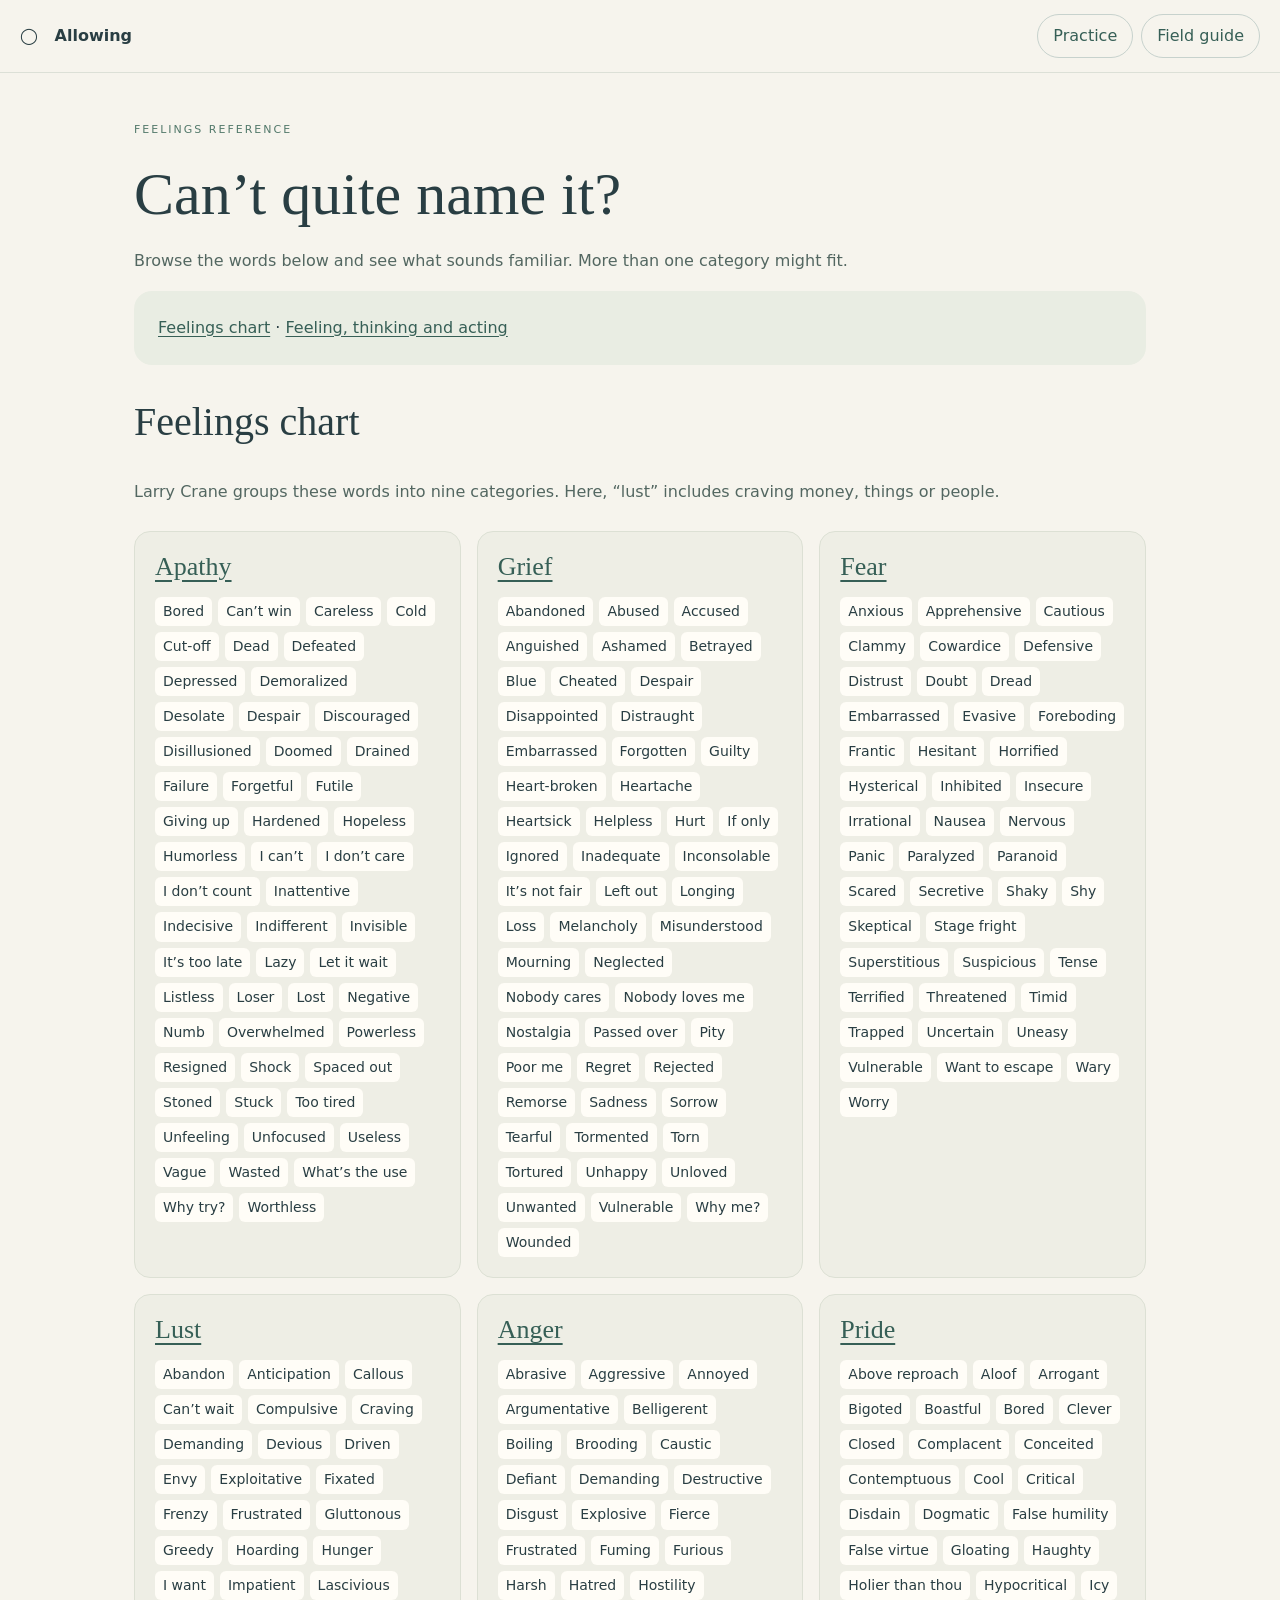
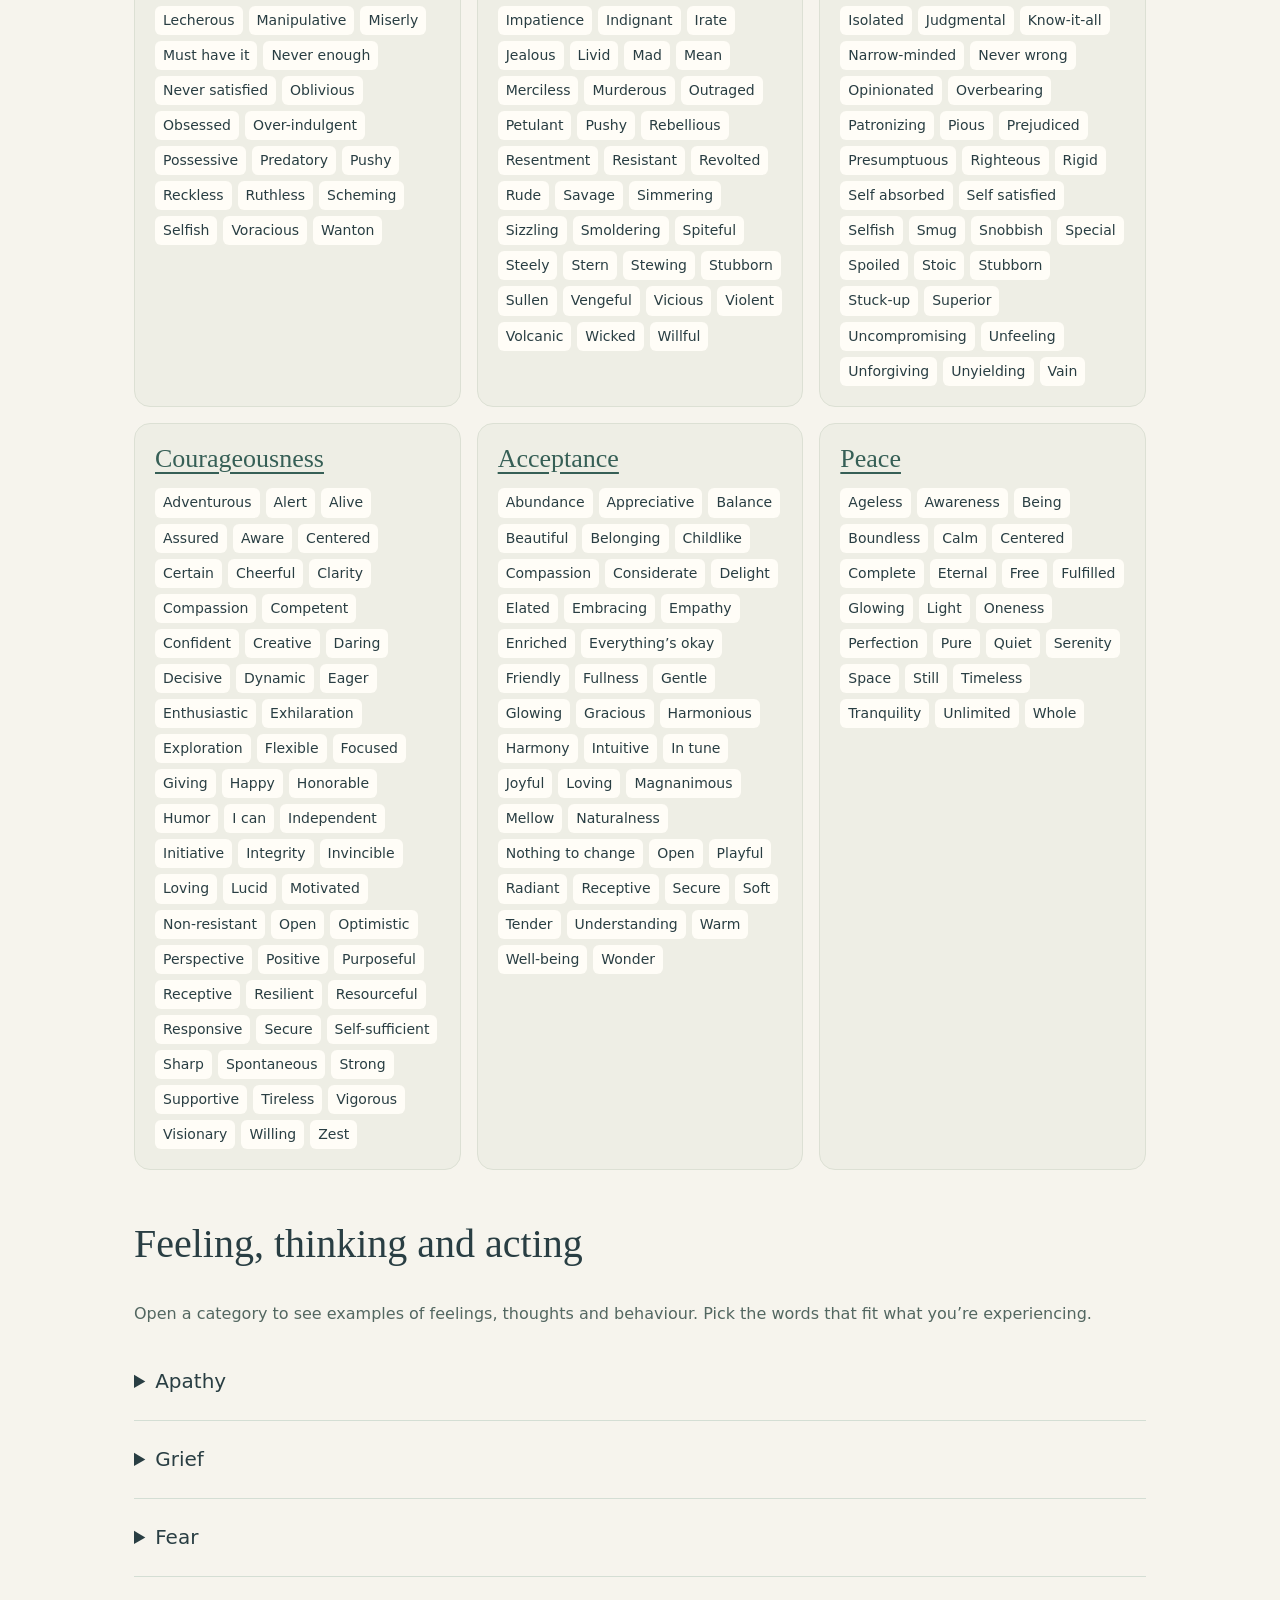
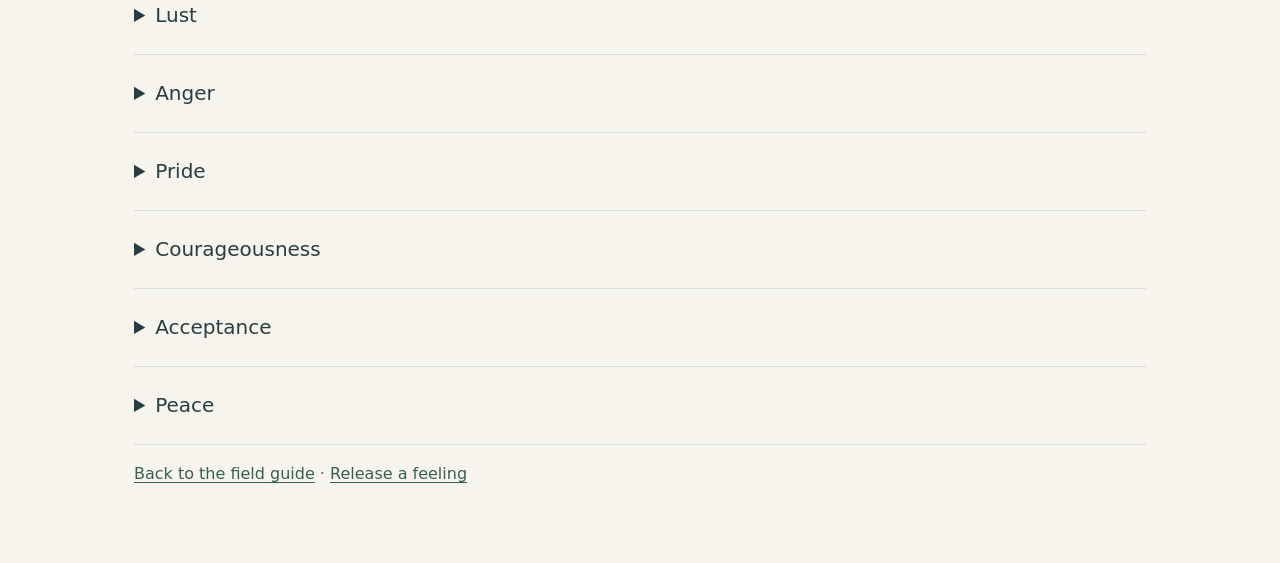
==== commit 2ed707f4: "Rename app to Allowing across branding and page titles" ====
--- a/feelings.html
+++ b/feelings.html
@@ -1,7 +1,7 @@
 <!doctype html>
 <html lang="en"><head><meta charset="utf-8"><meta name="viewport" content="width=device-width, initial-scale=1">
-<title>Feelings reference — A little room</title><link rel="stylesheet" href="./room.css?v=review-1"></head><body>
-<header><a class="brand" href="./" aria-label="A little room — home" title="Return home"><strong>◯ &nbsp; a little room</strong></a>
+<title>Feelings reference — Allowing</title><link rel="stylesheet" href="./room.css?v=review-1"></head><body>
+<header><a class="brand" href="./" aria-label="Allowing — home" title="Return home"><strong>◯ &nbsp; Allowing</strong></a>
 <nav aria-label="Main"><a class="nav-link" href="./">Practice</a><a class="nav-link" href="./guide.html">Field guide</a></nav></header>
 <main><span class="eyebrow">Feelings reference</span><h1>Can’t quite name it?</h1>
 <p>Browse the words below and see what sounds familiar. More than one category might fit.</p>
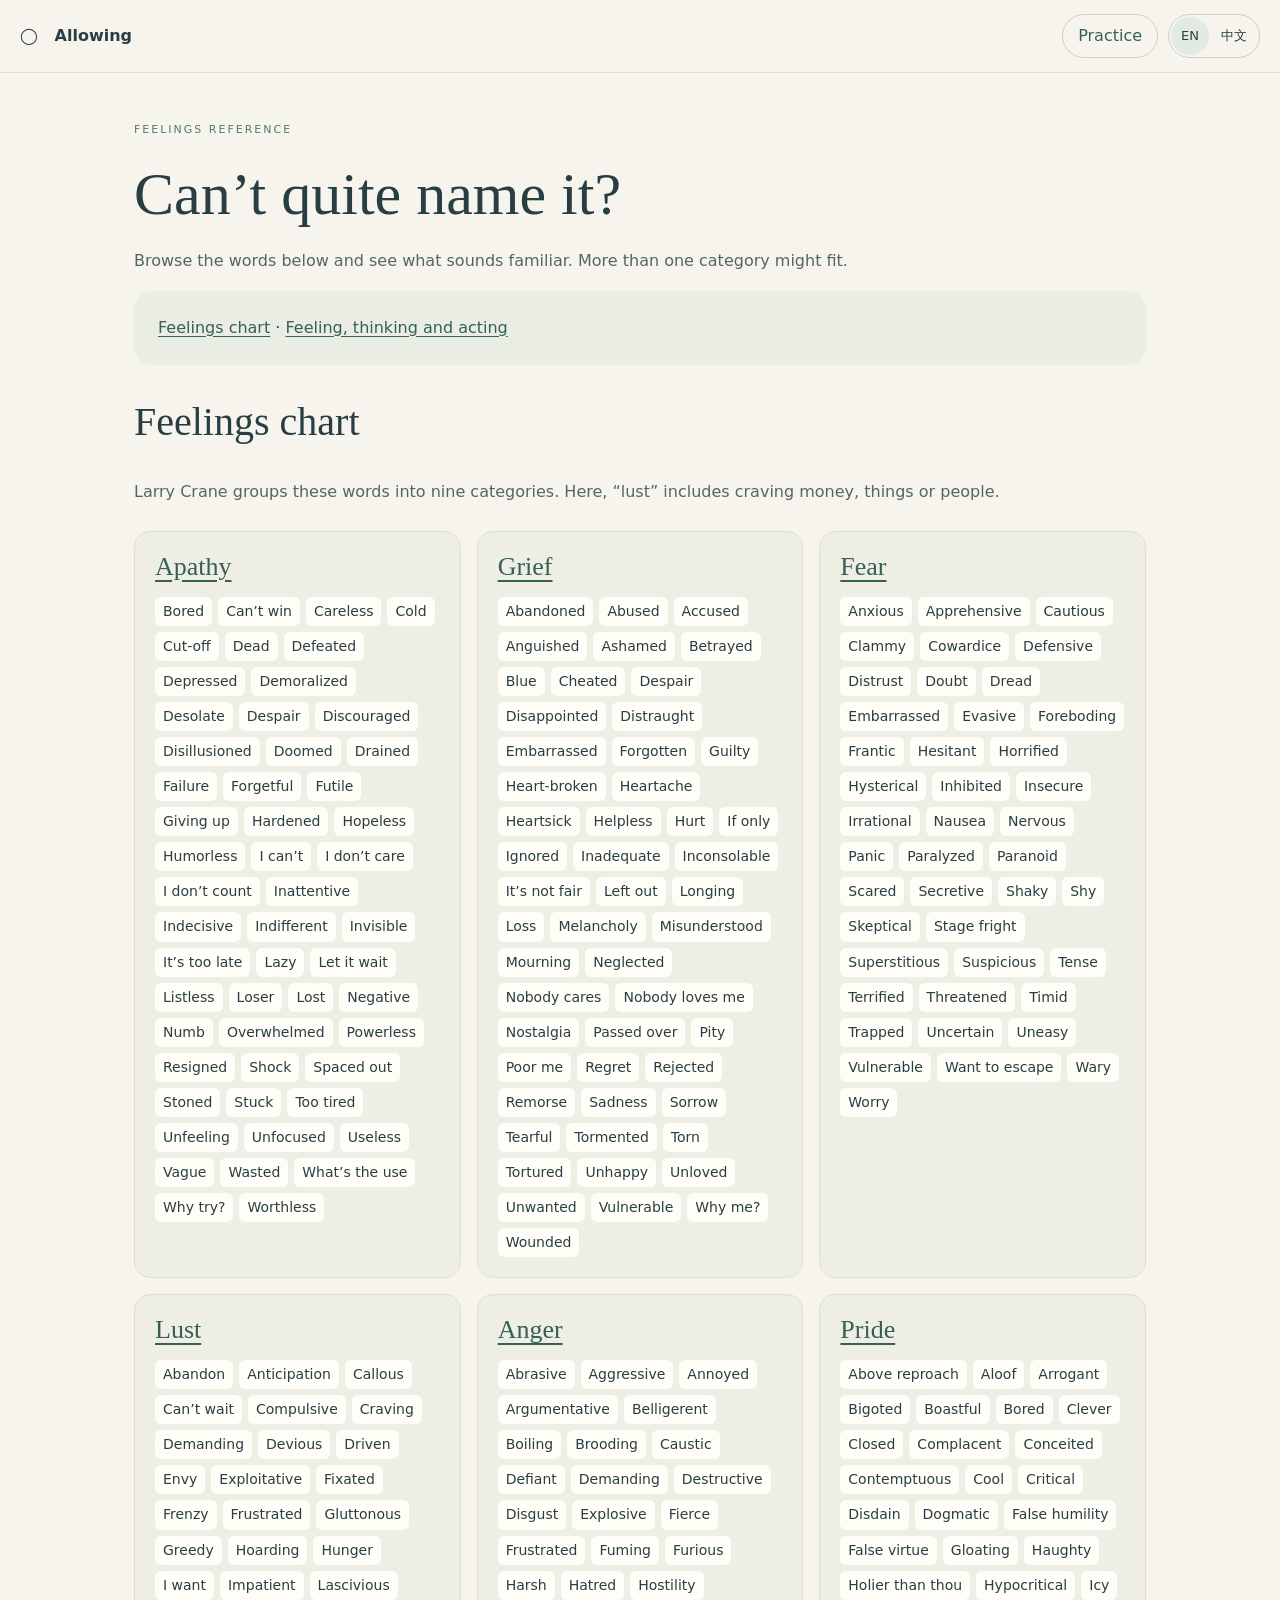
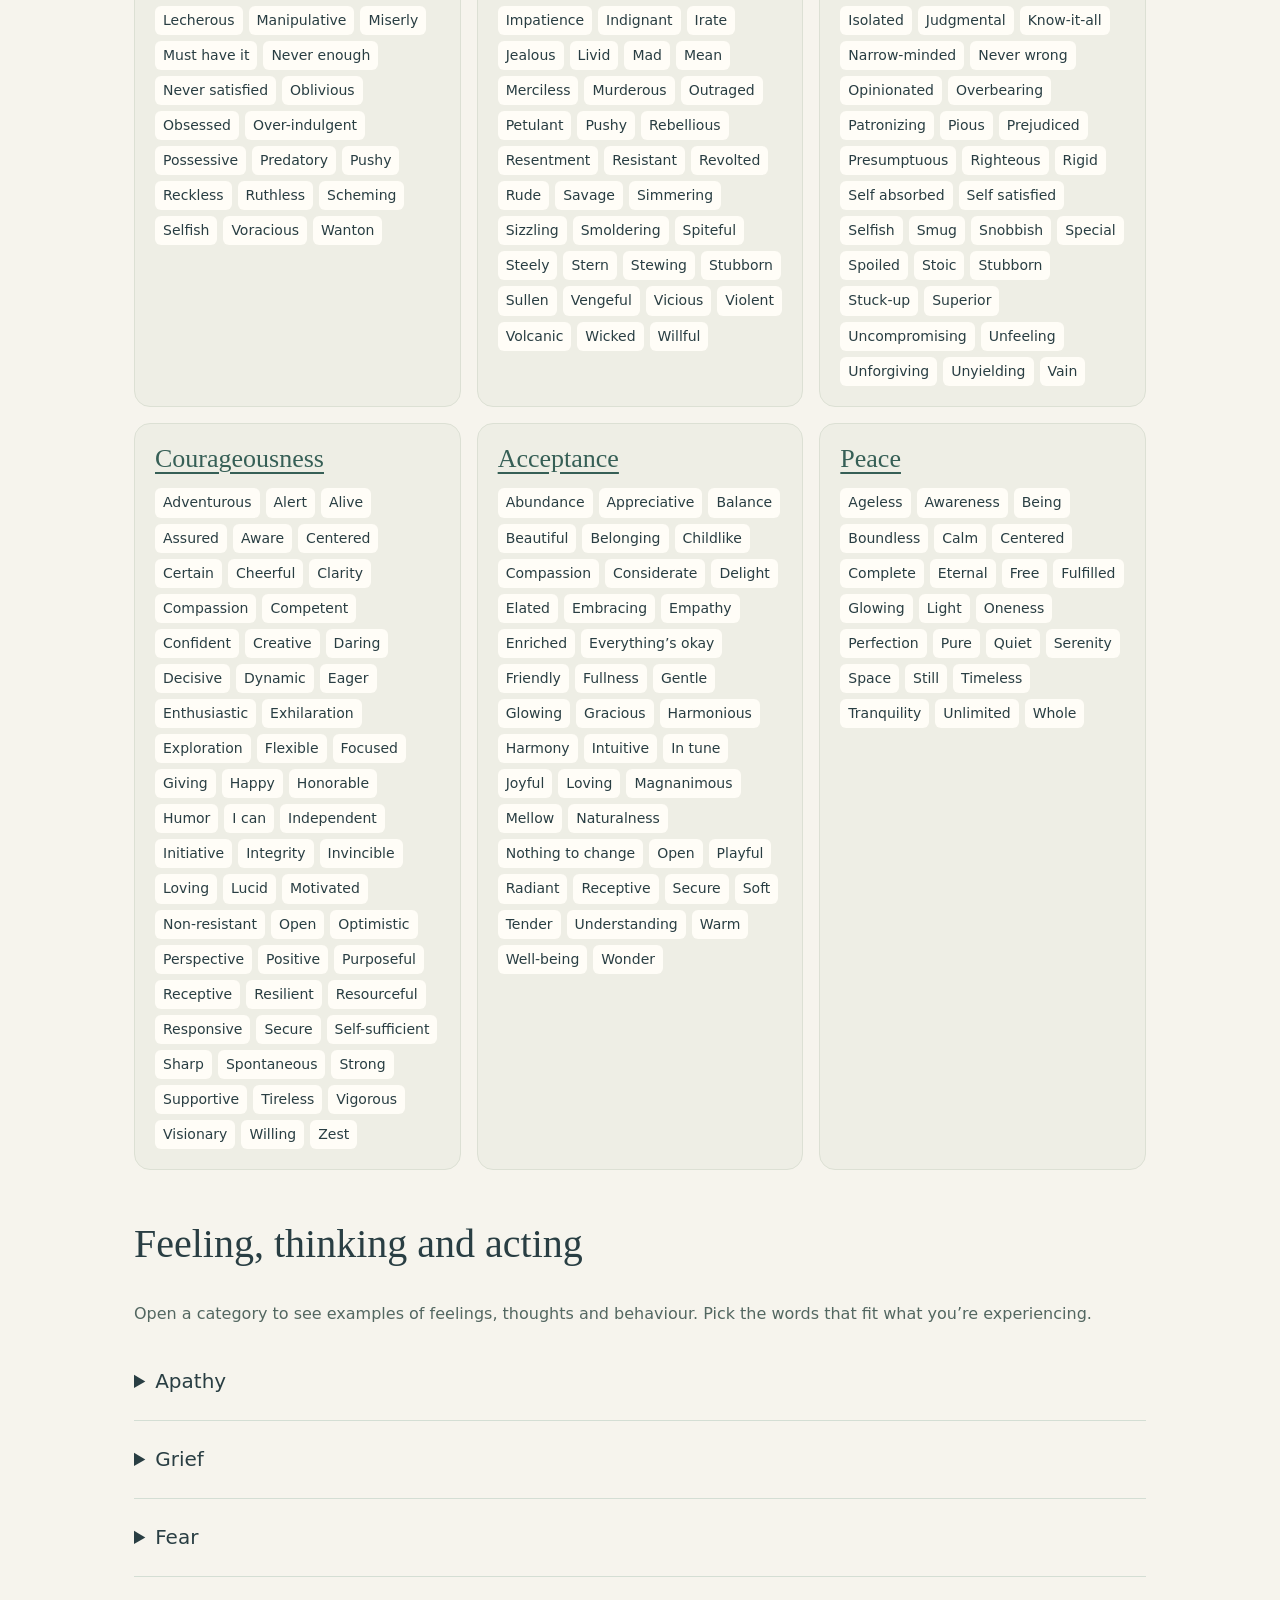
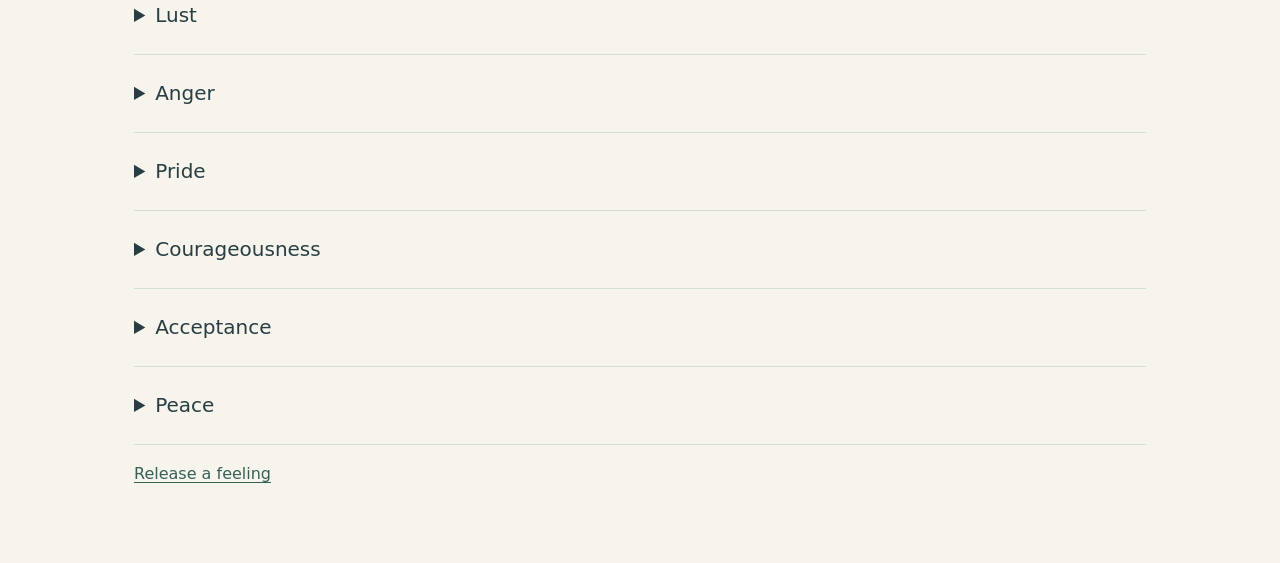
==== commit f50c1542: "Add Simplified Chinese language switching and remove the public field guide" ====
--- a/feelings.html
+++ b/feelings.html
@@ -1,9 +1,20 @@
 <!doctype html>
 <html lang="en"><head><meta charset="utf-8"><meta name="viewport" content="width=device-width, initial-scale=1">
-<title>Feelings reference — Allowing</title><link rel="stylesheet" href="./room.css?v=review-1"></head><body>
+<title>Feelings reference — Allowing</title><link rel="stylesheet" href="./room.css?v=bilingual-1">  <meta name="theme-color" content="#365f56">
+  <meta name="apple-mobile-web-app-capable" content="yes">
+  <meta name="apple-mobile-web-app-title" content="Allowing">
+  <meta name="apple-mobile-web-app-status-bar-style" content="default">
+  <link rel="apple-touch-icon" sizes="180x180" href="./icons/apple-touch-icon.png?v=1">
+  <link rel="icon" type="image/png" sizes="32x32" href="./icons/favicon-32.png?v=1">
+  <link rel="icon" type="image/svg+xml" href="./icons/allowing.svg?v=1">
+  <link rel="manifest" href="./manifest.webmanifest?v=1">
+</head><body data-title-en="Feelings reference — Allowing" data-title-zh="情绪参考 · Allowing">
 <header><a class="brand" href="./" aria-label="Allowing — home" title="Return home"><strong>◯ &nbsp; Allowing</strong></a>
-<nav aria-label="Main"><a class="nav-link" href="./">Practice</a><a class="nav-link" href="./guide.html">Field guide</a></nav></header>
-<main><span class="eyebrow">Feelings reference</span><h1>Can’t quite name it?</h1>
+<nav aria-label="Practice / 练习"><a data-practice-link class="nav-link" href="./">Practice</a></nav><div class="language-switch" role="group" aria-label="Language / 语言">
+      <button type="button" data-language="en" lang="en" aria-pressed="true">EN</button>
+      <button type="button" data-language="zh-CN" lang="zh-CN" aria-pressed="false">中文</button>
+    </div></header>
+<main id="feelings-reference"><span class="eyebrow">Feelings reference</span><h1>Can’t quite name it?</h1>
 <p>Browse the words below and see what sounds familiar. More than one category might fit.</p>
 <nav class="contents" aria-label="On this page"><a href="#feelings-chart">Feelings chart</a> · <a href="#patterns">Feeling, thinking and acting</a></nav>
 <section id="feelings-chart"><h2>Feelings chart</h2>
@@ -11,12 +22,8 @@
 <div class="emotion-grid"><article class="emotion-card"><h3><a href="#apathy">Apathy</a></h3><ul class="feeling-words"><li>Bored</li><li>Can’t win</li><li>Careless</li><li>Cold</li><li>Cut-off</li><li>Dead</li><li>Defeated</li><li>Depressed</li><li>Demoralized</li><li>Desolate</li><li>Despair</li><li>Discouraged</li><li>Disillusioned</li><li>Doomed</li><li>Drained</li><li>Failure</li><li>Forgetful</li><li>Futile</li><li>Giving up</li><li>Hardened</li><li>Hopeless</li><li>Humorless</li><li>I can’t</li><li>I don’t care</li><li>I don’t count</li><li>Inattentive</li><li>Indecisive</li><li>Indifferent</li><li>Invisible</li><li>It’s too late</li><li>Lazy</li><li>Let it wait</li><li>Listless</li><li>Loser</li><li>Lost</li><li>Negative</li><li>Numb</li><li>Overwhelmed</li><li>Powerless</li><li>Resigned</li><li>Shock</li><li>Spaced out</li><li>Stoned</li><li>Stuck</li><li>Too tired</li><li>Unfeeling</li><li>Unfocused</li><li>Useless</li><li>Vague</li><li>Wasted</li><li>What’s the use</li><li>Why try?</li><li>Worthless</li></ul></article><article class="emotion-card"><h3><a href="#grief">Grief</a></h3><ul class="feeling-words"><li>Abandoned</li><li>Abused</li><li>Accused</li><li>Anguished</li><li>Ashamed</li><li>Betrayed</li><li>Blue</li><li>Cheated</li><li>Despair</li><li>Disappointed</li><li>Distraught</li><li>Embarrassed</li><li>Forgotten</li><li>Guilty</li><li>Heart-broken</li><li>Heartache</li><li>Heartsick</li><li>Helpless</li><li>Hurt</li><li>If only</li><li>Ignored</li><li>Inadequate</li><li>Inconsolable</li><li>It’s not fair</li><li>Left out</li><li>Longing</li><li>Loss</li><li>Melancholy</li><li>Misunderstood</li><li>Mourning</li><li>Neglected</li><li>Nobody cares</li><li>Nobody loves me</li><li>Nostalgia</li><li>Passed over</li><li>Pity</li><li>Poor me</li><li>Regret</li><li>Rejected</li><li>Remorse</li><li>Sadness</li><li>Sorrow</li><li>Tearful</li><li>Tormented</li><li>Torn</li><li>Tortured</li><li>Unhappy</li><li>Unloved</li><li>Unwanted</li><li>Vulnerable</li><li>Why me?</li><li>Wounded</li></ul></article><article class="emotion-card"><h3><a href="#fear">Fear</a></h3><ul class="feeling-words"><li>Anxious</li><li>Apprehensive</li><li>Cautious</li><li>Clammy</li><li>Cowardice</li><li>Defensive</li><li>Distrust</li><li>Doubt</li><li>Dread</li><li>Embarrassed</li><li>Evasive</li><li>Foreboding</li><li>Frantic</li><li>Hesitant</li><li>Horrified</li><li>Hysterical</li><li>Inhibited</li><li>Insecure</li><li>Irrational</li><li>Nausea</li><li>Nervous</li><li>Panic</li><li>Paralyzed</li><li>Paranoid</li><li>Scared</li><li>Secretive</li><li>Shaky</li><li>Shy</li><li>Skeptical</li><li>Stage fright</li><li>Superstitious</li><li>Suspicious</li><li>Tense</li><li>Terrified</li><li>Threatened</li><li>Timid</li><li>Trapped</li><li>Uncertain</li><li>Uneasy</li><li>Vulnerable</li><li>Want to escape</li><li>Wary</li><li>Worry</li></ul></article><article class="emotion-card"><h3><a href="#lust">Lust</a></h3><ul class="feeling-words"><li>Abandon</li><li>Anticipation</li><li>Callous</li><li>Can’t wait</li><li>Compulsive</li><li>Craving</li><li>Demanding</li><li>Devious</li><li>Driven</li><li>Envy</li><li>Exploitative</li><li>Fixated</li><li>Frenzy</li><li>Frustrated</li><li>Gluttonous</li><li>Greedy</li><li>Hoarding</li><li>Hunger</li><li>I want</li><li>Impatient</li><li>Lascivious</li><li>Lecherous</li><li>Manipulative</li><li>Miserly</li><li>Must have it</li><li>Never enough</li><li>Never satisfied</li><li>Oblivious</li><li>Obsessed</li><li>Over-indulgent</li><li>Possessive</li><li>Predatory</li><li>Pushy</li><li>Reckless</li><li>Ruthless</li><li>Scheming</li><li>Selfish</li><li>Voracious</li><li>Wanton</li></ul></article><article class="emotion-card"><h3><a href="#anger">Anger</a></h3><ul class="feeling-words"><li>Abrasive</li><li>Aggressive</li><li>Annoyed</li><li>Argumentative</li><li>Belligerent</li><li>Boiling</li><li>Brooding</li><li>Caustic</li><li>Defiant</li><li>Demanding</li><li>Destructive</li><li>Disgust</li><li>Explosive</li><li>Fierce</li><li>Frustrated</li><li>Fuming</li><li>Furious</li><li>Harsh</li><li>Hatred</li><li>Hostility</li><li>Impatience</li><li>Indignant</li><li>Irate</li><li>Jealous</li><li>Livid</li><li>Mad</li><li>Mean</li><li>Merciless</li><li>Murderous</li><li>Outraged</li><li>Petulant</li><li>Pushy</li><li>Rebellious</li><li>Resentment</li><li>Resistant</li><li>Revolted</li><li>Rude</li><li>Savage</li><li>Simmering</li><li>Sizzling</li><li>Smoldering</li><li>Spiteful</li><li>Steely</li><li>Stern</li><li>Stewing</li><li>Stubborn</li><li>Sullen</li><li>Vengeful</li><li>Vicious</li><li>Violent</li><li>Volcanic</li><li>Wicked</li><li>Willful</li></ul></article><article class="emotion-card"><h3><a href="#pride">Pride</a></h3><ul class="feeling-words"><li>Above reproach</li><li>Aloof</li><li>Arrogant</li><li>Bigoted</li><li>Boastful</li><li>Bored</li><li>Clever</li><li>Closed</li><li>Complacent</li><li>Conceited</li><li>Contemptuous</li><li>Cool</li><li>Critical</li><li>Disdain</li><li>Dogmatic</li><li>False humility</li><li>False virtue</li><li>Gloating</li><li>Haughty</li><li>Holier than thou</li><li>Hypocritical</li><li>Icy</li><li>Isolated</li><li>Judgmental</li><li>Know-it-all</li><li>Narrow-minded</li><li>Never wrong</li><li>Opinionated</li><li>Overbearing</li><li>Patronizing</li><li>Pious</li><li>Prejudiced</li><li>Presumptuous</li><li>Righteous</li><li>Rigid</li><li>Self absorbed</li><li>Self satisfied</li><li>Selfish</li><li>Smug</li><li>Snobbish</li><li>Special</li><li>Spoiled</li><li>Stoic</li><li>Stubborn</li><li>Stuck-up</li><li>Superior</li><li>Uncompromising</li><li>Unfeeling</li><li>Unforgiving</li><li>Unyielding</li><li>Vain</li></ul></article><article class="emotion-card"><h3><a href="#courageousness">Courageousness</a></h3><ul class="feeling-words"><li>Adventurous</li><li>Alert</li><li>Alive</li><li>Assured</li><li>Aware</li><li>Centered</li><li>Certain</li><li>Cheerful</li><li>Clarity</li><li>Compassion</li><li>Competent</li><li>Confident</li><li>Creative</li><li>Daring</li><li>Decisive</li><li>Dynamic</li><li>Eager</li><li>Enthusiastic</li><li>Exhilaration</li><li>Exploration</li><li>Flexible</li><li>Focused</li><li>Giving</li><li>Happy</li><li>Honorable</li><li>Humor</li><li>I can</li><li>Independent</li><li>Initiative</li><li>Integrity</li><li>Invincible</li><li>Loving</li><li>Lucid</li><li>Motivated</li><li>Non-resistant</li><li>Open</li><li>Optimistic</li><li>Perspective</li><li>Positive</li><li>Purposeful</li><li>Receptive</li><li>Resilient</li><li>Resourceful</li><li>Responsive</li><li>Secure</li><li>Self-sufficient</li><li>Sharp</li><li>Spontaneous</li><li>Strong</li><li>Supportive</li><li>Tireless</li><li>Vigorous</li><li>Visionary</li><li>Willing</li><li>Zest</li></ul></article><article class="emotion-card"><h3><a href="#acceptance">Acceptance</a></h3><ul class="feeling-words"><li>Abundance</li><li>Appreciative</li><li>Balance</li><li>Beautiful</li><li>Belonging</li><li>Childlike</li><li>Compassion</li><li>Considerate</li><li>Delight</li><li>Elated</li><li>Embracing</li><li>Empathy</li><li>Enriched</li><li>Everything’s okay</li><li>Friendly</li><li>Fullness</li><li>Gentle</li><li>Glowing</li><li>Gracious</li><li>Harmonious</li><li>Harmony</li><li>Intuitive</li><li>In tune</li><li>Joyful</li><li>Loving</li><li>Magnanimous</li><li>Mellow</li><li>Naturalness</li><li>Nothing to change</li><li>Open</li><li>Playful</li><li>Radiant</li><li>Receptive</li><li>Secure</li><li>Soft</li><li>Tender</li><li>Understanding</li><li>Warm</li><li>Well-being</li><li>Wonder</li></ul></article><article class="emotion-card"><h3><a href="#peace">Peace</a></h3><ul class="feeling-words"><li>Ageless</li><li>Awareness</li><li>Being</li><li>Boundless</li><li>Calm</li><li>Centered</li><li>Complete</li><li>Eternal</li><li>Free</li><li>Fulfilled</li><li>Glowing</li><li>Light</li><li>Oneness</li><li>Perfection</li><li>Pure</li><li>Quiet</li><li>Serenity</li><li>Space</li><li>Still</li><li>Timeless</li><li>Tranquility</li><li>Unlimited</li><li>Whole</li></ul></article></div></section>
 <section id="patterns"><h2>Feeling, thinking and acting</h2>
 <p>Open a category to see examples of feelings, thoughts and behaviour. Pick the words that fit what you’re experiencing.</p><details class="emotion-detail" id="apathy"><summary>Apathy</summary><div class="behaviour-grid"><div><h3>Feeling</h3><ul><li>Cut off</li><li>Dead</li><li>Defeated</li><li>Dejected</li><li>Depressed</li><li>Despairing</li><li>Discouraged</li><li>Disillusioned</li><li>Downcast</li><li>Drained</li><li>Exhausted</li><li>Fatigued</li><li>Futile</li><li>Helpless</li><li>Hopeless</li><li>Low</li><li>Negative</li><li>Numb</li><li>Overwhelmed</li><li>Pessimistic</li><li>Powerlessness</li><li>Resigned</li><li>Tired</li><li>Weak</li></ul></div><div><h3>Thinking</h3><ul><li>I can’t.</li><li>I can’t win.</li><li>I don’t care.</li><li>I don’t count.</li><li>I don’t know how.</li><li>I don’t matter.</li><li>I give up.</li><li>I’m doomed</li><li>I’m useless.</li><li>I’m worthless.</li><li>It’ll never work.</li><li>It’s a dead end.</li><li>It’s not use.</li><li>It’s too late.</li><li>It’s too hard.</li><li>Let it wait.</li><li>No matter what I do, it doesn’t make a difference.</li><li>No use, why try.</li><li>No way, forget about it.</li><li>No way out.</li><li>Tomorrow.</li><li>What’s the use.</li><li>Why bother.</li></ul></div><div><h3>Acting</h3><ul><li>Careless</li><li>Catatonic</li><li>Disassociated</li><li>Defeated</li><li>Forgetful</li><li>Giving up</li><li>Inattentive</li><li>Indecisive</li><li>Indifferent</li><li>Lazy</li><li>Listless</li><li>Negative</li><li>Passive</li><li>Spaced Out</li><li>Stuck</li><li>Unfocused</li><li>Unresponsive</li><li>Withdrawn</li></ul></div></div></details><details class="emotion-detail" id="grief"><summary>Grief</summary><div class="behaviour-grid"><div><h3>Feeling</h3><ul><li>Abandoned</li><li>Abused</li><li>Accused</li><li>Ashamed</li><li>Betrayed</li><li>Blue</li><li>Cheated</li><li>Despair</li><li>Disappointed</li><li>Distraught</li><li>Forgotten</li><li>Guilty</li><li>Heartbroken</li><li>Heartache</li><li>Heartsick</li><li>Helpless</li><li>Hurt</li><li>If only</li><li>Ignored</li><li>Inadequate</li><li>Inconsolable</li><li>It’s not fair</li><li>Left out</li><li>Longing</li><li>Loss</li><li>Melancholy</li><li>Misunderstood</li><li>Mourning</li><li>Neglected</li><li>Nobody cares</li><li>Nobody loves me</li><li>Nostalgia</li><li>Passed over</li><li>Pity</li><li>Poor me</li><li>Rejected</li><li>Remorse</li><li>Sadness</li><li>Sorrow</li><li>Tearful</li><li>Tormented</li><li>Torn</li><li>Tortured</li><li>Unhappy</li><li>Unloved</li><li>Unwanted</li><li>Vulnerable</li><li>Why me?</li><li>Wounded</li></ul></div><div><h3>Thinking</h3><ul><li>Do it for me, I can’t do it myself.</li><li>I can’t do anything about it.</li><li>I can’t do it right.</li><li>They’re taking advantage of me.</li><li>I’ll never get it right.</li><li>They’re doing it to me.</li><li>I’m less than.</li><li>If only.</li><li>It’s all my fault.</li><li>It’s not fair.</li><li>I’ll never recover.</li><li>It’s not my fault.</li><li>Nobody wants me.</li><li>Poor me.</li><li>I’m the victim.</li><li>Why me?</li><li>Nobody loves me.</li><li>Woe is me.</li></ul></div><div><h3>Acting</h3><ul><li>Acting helpless</li><li>Attention seeking</li><li>Complaining</li><li>Crying</li><li>Dramatizing</li><li>Flustered</li><li>Helping others at your own expense.</li><li>Hysterical</li><li>Martyr</li><li>Melancholy</li><li>Moping</li><li>Morose</li><li>Needy</li><li>Neglecting self and others</li><li>Nostalgia: “the good old days”</li><li>Pouting</li><li>Seeking comfort</li><li>Self-conscious</li><li>Sobbing</li><li>Suffering</li><li>Wailing</li><li>Weeping</li></ul></div></div></details><details class="emotion-detail" id="fear"><summary>Fear</summary><div class="behaviour-grid"><div><h3>Feeling</h3><ul><li>Anxious</li><li>Apprehensive</li><li>Caged</li><li>Cautious</li><li>Cowardly</li><li>Distrusting</li><li>Disturbed</li><li>Doubt</li><li>Dread</li><li>Engulfed</li><li>Exposed</li><li>Faint</li><li>Fidgety</li><li>Frantic</li><li>Insecure</li><li>Nervous</li><li>Panic</li><li>Skeptical</li><li>Sheepish</li><li>Strained</li><li>Tense</li><li>Terrified</li><li>Threatened</li><li>Timorous</li><li>Trapped</li><li>Uncertain</li><li>Unsafe</li><li>Vulnerable</li><li>Wary</li></ul></div><div><h3>Thinking</h3><ul><li>Crisis after crisis.</li><li>Disaster’s looming and I’ve got to hide.</li><li>I can’t let them find me out.</li><li>I don’t want anything to change.</li><li>I have to get it right or they’ll kill me.</li><li>I have to get them before they get me.</li><li>I’m not OK.</li><li>I’m confused and don’t know what to do, so I can’t do anything.</li><li>I’m not enough.</li><li>I’m not safe.</li><li>I’m trapped, there is no way out.</li><li>It’s closing in around me.</li><li>It’s so confusing that I just can’t move.</li><li>It’s not safe.</li><li>It is safer to stay still and not take any chances.</li><li>They’re out to get me.</li><li>What if I fail?</li><li>What if I get fired?</li><li>What if I get into trouble?</li><li>What if I make a mistake?</li><li>What if they don’t like me?</li><li>What if...?</li><li>What will they think?</li></ul></div><div><h3>Acting</h3><ul><li>Agitated</li><li>Ambivalent</li><li>Apologetic</li><li>Chaotic</li><li>Confused</li><li>Cowering</li><li>Cringing</li><li>Defensive</li><li>Disorderly</li><li>Distraught</li><li>Distrustful</li><li>Disturbed</li><li>Embarrassed</li><li>Evasive</li><li>Frenzied</li><li>Frozen</li><li>Hesitant</li><li>Hyperactive</li><li>Hyper-focused</li><li>Hyper-vigilant</li><li>Hysterical</li><li>Indecisive</li><li>Inhibited</li><li>Irrational</li><li>Lack of clarity</li><li>Meek</li><li>Mistrustful</li><li>Nervous</li><li>No action</li><li>Not trusting</li><li>Overwhelmed</li><li>Panicky</li><li>Paralyzed</li><li>Paranoid</li><li>Procrastination</li><li>Quaking</li><li>Scared</li><li>Secretive</li><li>Self-sabotage</li><li>Shady</li><li>Sheepish</li><li>Shock</li><li>Shy</li><li>Superstitious</li><li>Suspicious</li><li>Timid</li><li>Traumatized</li><li>Tremble</li><li>Tunnel vision</li><li>Wishy-washy</li></ul></div></div></details><details class="emotion-detail" id="lust"><summary>Lust</summary><div class="behaviour-grid"><div><h3>Feeling</h3><ul><li>Ambitious</li><li>Anticipation</li><li>Appetite</li><li>Craving</li><li>Demanding</li><li>Desire</li><li>Envious</li><li>Excited</li><li>Frustrated</li><li>Gluttonous</li><li>Greedy</li><li>Heedless</li><li>Horny</li><li>Hot</li><li>Hunger</li><li>Insatiable</li><li>Jealous</li><li>Less than</li><li>Longing</li><li>Ravenous</li><li>Reckless</li><li>Sensuous</li><li>Sexy</li><li>Voracious</li><li>Wanting</li><li>Wanton</li></ul></div><div><h3>Thinking</h3><ul><li>I want...</li><li>Do it my way.</li><li>Don’t stop.</li><li>How can I get it?</li><li>I can’t wait.</li><li>I have to...</li><li>I like it this way.</li><li>I must do it my way.</li><li>I must have it.</li><li>I need you.</li><li>I need them.</li><li>I need...</li><li>I want excitement.</li><li>I want it all.</li><li>I want it now!</li><li>I want more.</li><li>I want to know.</li><li>I want to figure it out.</li><li>I want to understand.</li><li>I’m not satisfied.</li><li>I’m starving.</li><li>It feels so good.</li><li>Look at me.</li><li>Me, me, me.</li><li>My way is the only way.</li><li>There won’t be enough for me.</li><li>There isn’t enough.</li></ul></div><div><h3>Acting</h3><ul><li>Addictive</li><li>Attention seeking</li><li>Chaotic</li><li>Compulsive</li><li>Covert</li><li>Desperate</li><li>Devious</li><li>Devouring</li><li>Driven</li><li>Excessive</li><li>Exploitive</li><li>Extravagant</li><li>Fixated</li><li>Frantic</li><li>Frenzied</li><li>Hoarding</li><li>Impatient</li><li>Inconsiderate</li><li>Indecent</li><li>Lascivious</li><li>Lavish</li><li>Lecherous</li><li>Lewd</li><li>Licentious</li><li>Manic</li><li>Manipulative</li><li>Miserly</li><li>Obsessive</li><li>Out-of-control</li><li>Over indulgent</li><li>Over-eating</li><li>Panting</li><li>Predatory</li><li>Pushy</li><li>Risqué</li><li>Ruthless</li><li>Seductive</li><li>Self-centered</li><li>Selfish</li><li>Uncooperative</li><li>Unruly</li><li>Vulgar</li><li>Wild</li><li>With abandon</li></ul></div></div></details><details class="emotion-detail" id="anger"><summary>Anger</summary><div class="behaviour-grid"><div><h3>Feeling</h3><ul><li>Agitated</li><li>Annoyed</li><li>Boiling</li><li>Disgusted</li><li>Disturbed</li><li>Explosive</li><li>Fierce</li><li>Frustrated</li><li>Hateful</li><li>Irritated</li><li>Jealous</li><li>Livid</li><li>Mad</li><li>Malicious</li><li>Outraged</li><li>Perturbed</li><li>Rageful</li><li>Resentful</li><li>Sizzling</li><li>Smoldering</li><li>Steely</li><li>Stern</li><li>Stewing</li><li>Sullen</li><li>Upset</li><li>Vengeful</li><li>Violent</li><li>Volcanic</li><li>Wicked</li><li>Willful</li></ul></div><div><h3>Thinking</h3><ul><li>Do it my way or else.</li><li>Don’t even think of it.</li><li>Don’t push me around.</li><li>Don’t tell me what to do!</li><li>Drop dead!</li><li>F... off!</li><li>F... you!</li><li>Fat chance.</li><li>Get out of my way.</li><li>I’ll get even!</li><li>I’ll get them.</li><li>I’ll kill you!</li><li>I’ll never give in.</li><li>I’m not doing anything.</li><li>If they don’t listen to me, I’ll let them go down the tube.</li><li>Me do it your way–not on your life.</li><li>Not a chance.</li><li>Not on your life.</li><li>Now you’ll pay.</li><li>Out of my way.</li><li>Who do they think they are?</li><li>You better do it my way, or else!</li></ul></div><div><h3>Acting</h3><ul><li>Abrasive</li><li>Abrupt</li><li>Abusive</li><li>Aggressive</li><li>Attacking</li><li>Barbarous</li><li>Belligerent</li><li>Biting</li><li>Blinded</li><li>Bloodthirsty</li><li>Brooding</li><li>Brusque</li><li>Brutal</li><li>Callous</li><li>Caustic</li><li>Cold</li><li>Crazed</li><li>Cruel</li><li>Curt</li><li>Defiant</li><li>Demanding</li><li>Deranged</li><li>Destructive</li><li>Discourteous</li><li>Disrespectful</li><li>Exacting</li><li>Ferocious</li><li>Fierce</li><li>Gruff</li><li>Harsh</li><li>Headstrong</li><li>Heartless</li><li>Instigating</li><li>Intimidating</li><li>Inflexible</li><li>Invasive</li><li>Malevolent</li><li>Maniacal</li><li>Merciless</li><li>Nasty</li><li>Obstinate</li><li>Offensive</li><li>Passive-aggressive</li><li>Petulant</li><li>Pigheaded</li><li>Profane</li><li>Provoking</li><li>Punishing</li><li>Pushy</li><li>Ravaging</li><li>Rebellious</li><li>Resistant</li><li>Rude</li><li>Ruthless</li><li>Sarcastic</li><li>Savage</li><li>Spiteful</li><li>Strife</li><li>Stubborn</li><li>Talking about others</li><li>Uncooperative</li><li>Unyielding</li><li>Vengeful</li><li>Vicious</li></ul></div></div></details><details class="emotion-detail" id="pride"><summary>Pride</summary><div class="behaviour-grid"><div><h3>Feeling</h3><ul><li>Above it all</li><li>Aloof</li><li>Arrogant</li><li>Better than</li><li>Complacent</li><li>Conceited</li><li>Condescending</li><li>Contemptuous</li><li>Cool</li><li>Disdain</li><li>Haughty</li><li>Holier than thou</li><li>Icy</li><li>Irreverent</li><li>Judgmental</li><li>Pious</li><li>Rejecting</li><li>Righteous</li><li>Rigid</li><li>Smug</li><li>Special</li><li>Superior</li><li>Uncompromising</li><li>Unfeeling</li><li>Vain</li></ul></div><div><h3>Thinking</h3><ul><li>I’ll just reject!</li><li>How dare you!</li><li>I knew that.</li><li>I know everything.</li><li>I know.</li><li>I won’t associate with “those kind” of people.</li><li>I’ll look like I’m agreeing and do it my way.</li><li>I’m better than all of them.</li><li>I’m better than you.</li><li>I’m in a better place than all of you.</li><li>I’m not like them.</li><li>I’m right.</li><li>I’m smarter than everyone else.</li><li>I’m the only one who can do it right.</li><li>I’m the only one who can get it done.</li><li>I’m the savior/hero.</li><li>I’m too busy with important matters to have time for you.</li><li>It’s your fault.</li><li>Maybe I’ll do it and maybe I won’t.</li><li>My way is the only way.</li><li>What do they know?</li><li>What’s wrong with you?</li><li>Who do they think they are?</li><li>Who do you think you are?</li><li>Why is everyone so incompetent?</li><li>You don’t belong.</li><li>You need me to get it done.</li></ul></div><div><h3>Acting</h3><ul><li>Aloof</li><li>Arrogant</li><li>Bigoted</li><li>Blaming others</li><li>Boastful</li><li>Bored</li><li>Closed</li><li>Complacent</li><li>Conceited</li><li>Detached</li><li>Disrespectful</li><li>Distant</li><li>Dogmatic</li><li>Egotistical</li><li>False Humility</li><li>Gloating</li><li>Hypocritical</li><li>Indifferent</li><li>Know it all</li><li>Narrow minded</li><li>Never wrong</li><li>Opinionated</li><li>Patronizing</li><li>Pompous</li><li>Putting others down</li><li>Remote</li><li>Sabotage</li><li>Sanctimonious</li><li>Self-absorbed</li><li>Self-centered</li><li>Self-important</li><li>Snobbish</li><li>Spoiled</li><li>Stoic</li><li>Stubborn</li><li>Stuck-up</li><li>Talking against others</li><li>Unforgiving</li><li>Impenetrable</li><li>Unreadable</li><li>Unyielding</li><li>Withdrawn</li><li>Walk away</li></ul></div></div></details><details class="emotion-detail" id="courageousness"><summary>Courageousness</summary><div class="behaviour-grid"><div><h3>Feeling</h3><ul><li>Alert</li><li>Alive</li><li>Assured</li><li>Aware</li><li>Centered</li><li>Cheerful</li><li>Clear</li><li>Confident</li><li>Cooperative</li><li>Delighted</li><li>Eager</li><li>Energetic</li><li>Exhilarated</li><li>Focused</li><li>Grounded</li><li>Gusto</li><li>Happy</li><li>Heartiness</li><li>Hopeful</li><li>Independent</li><li>Invincible</li><li>Loving</li><li>Lucid</li><li>Non-resistant</li><li>Open</li><li>Optimistic</li><li>Passionate</li><li>Purposeful</li><li>Receptive</li><li>Resilient</li><li>Safe</li><li>Secure</li><li>Stable</li><li>Willing</li><li>Zealous</li><li>Zest</li></ul></div><div><h3>Thinking</h3><ul><li>I can</li><li>I can get it done.</li><li>I can listen.</li><li>I can respond appropriately.</li><li>I do what’s needed and it works.</li><li>I know we can.</li><li>I’ll do what it takes to make it work.</li><li>I’m willing.</li><li>I’m willing to take risks.</li><li>It can be easy and effortless.</li><li>It is as easy as it was hard.</li><li>It’s possible.</li><li>Let’s work together.</li><li>We can do it.</li><li>We’ll find a way.</li><li>Yes!</li></ul></div><div><h3>Acting</h3><ul><li>Able</li><li>Aboveboard</li><li>Adaptive</li><li>Adventurous</li><li>Bold</li><li>Brave</li><li>Candid</li><li>Collaboration</li><li>Commitment</li><li>Compassionate</li><li>Competent</li><li>Cooperation</li><li>Creative</li><li>Daring</li><li>Decisive</li><li>Dedicated</li><li>Dynamic</li><li>Enjoyment</li><li>Exploration</li><li>Flexible</li><li>Focused</li><li>Forthright</li><li>Gallant</li><li>Generosity</li><li>Giving</li><li>Goodness</li><li>Gratification</li><li>Honesty</li><li>Humorous</li><li>Initiative</li><li>Inquiry</li><li>Insightful</li><li>Integrity</li><li>Inventive</li><li>Motivated</li><li>Partnering</li><li>Perceptive</li><li>Persevering</li><li>Persistent</li><li>Playful</li><li>Pleasure</li><li>Resourceful</li><li>Risk-taking</li><li>Robust</li><li>Self-sufficient</li><li>Sharp</li><li>Solution focused</li><li>Spontaneous</li><li>Strong</li><li>Supportive</li><li>Tireless</li><li>Unpretentious</li><li>Valiant</li><li>Vigorous</li></ul></div></div></details><details class="emotion-detail" id="acceptance"><summary>Acceptance</summary><div class="behaviour-grid"><div><h3>Feeling</h3><ul><li>Accepting</li><li>Allowing</li><li>Attuned</li><li>Beautiful</li><li>Childlike</li><li>Compassionate</li><li>Contented</li><li>Delighted</li><li>Elated</li><li>Enriched</li><li>Flowing</li><li>Fulfillment</li><li>Glowing</li><li>Happy</li><li>Harmonious</li><li>Innocent</li><li>Joyful</li><li>Loving</li><li>Mellow</li><li>Open</li><li>Playful</li><li>Radiant</li><li>Receptive</li><li>Satisfied</li><li>Secure</li><li>Soft</li><li>Well-being</li></ul></div><div><h3>Thinking</h3><ul><li>All is well.</li><li>Everything is beautiful.</li><li>Everything is OK.</li><li>Everything is unfolding as it should.</li><li>I accept you.</li><li>I have what I need as I need it.</li><li>I love you just as you are.</li><li>It’s all coming together.</li><li>We all have a contribution to make.</li></ul></div><div><h3>Acting</h3><ul><li>Abundant</li><li>Accepting</li><li>Appreciative</li><li>Balance</li><li>Benevolent</li><li>Caring</li><li>Clear-sighted</li><li>Co-creative</li><li>Compassionate</li><li>Devotional</li><li>Embracing</li><li>Empathy</li><li>Friendly</li><li>Gentleness</li><li>Gracious</li><li>Insightful</li><li>Intuitive</li><li>Magnanimous</li><li>Naturalness</li><li>Non-judgmental</li><li>Orderly</li><li>Receptive</li><li>Satisfied</li><li>Tenderness</li><li>Understanding</li><li>Warm</li><li>Wonder</li></ul></div></div></details><details class="emotion-detail" id="peace"><summary>Peace</summary><div class="behaviour-grid"><div><h3>Feeling</h3><ul><li>Awareness</li><li>Boundless</li><li>Calm</li><li>Centered</li><li>Complete</li><li>Eternal</li><li>Free</li><li>Fulfilled</li><li>Glowing</li><li>Light</li><li>Pure</li><li>Quiet</li><li>Serene</li><li>Oneness</li><li>United</li></ul></div><div><h3>Thinking</h3><ul><li>All is well.</li><li>Everything is unfolding as it should.</li><li>I am.</li><li>It’s just perfect.</li><li>We are one.</li></ul></div><div><h3>Acting</h3><ul><li>Actionless</li><li>Balanced</li><li>Centered</li><li>Composed</li><li>Connection</li><li>Flawless</li><li>Imperturbable</li><li>In equilibrium</li><li>Infinite</li><li>Limitless</li><li>Perfection</li><li>Poised</li><li>Quiet</li><li>Self-possessed</li><li>Serenity</li><li>Spacious</li><li>Stillness</li><li>Tranquil</li><li>Unlimited</li><li>Whole</li><li>Witnessing</li></ul></div></div></details></section>
-<p><a href="./guide.html">Back to the field guide</a> · <a href="./?practice=quick">Release a feeling</a></p></main>
-<script>
-function openCategory() {
-  const category = document.getElementById(location.hash.slice(1));
-  if (category && category.tagName === 'DETAILS') category.open = true;
-}
-window.addEventListener('hashchange', openCategory);
-openCategory();
-</script></body></html>
+<p><a href="./?practice=feelings">Release a feeling</a></p></main>
+<template id="feelings-zh"><span class="eyebrow">情绪参考</span><h1>说不清是什么感觉？</h1><p>看看下面哪些词跟你的感受相近。同一时刻有几种情绪也很正常。</p><nav class="contents" aria-label="本页内容"><a href="#feelings-chart">情绪表</a> · <a href="#patterns">感受、想法与行为</a></nav><section id="feelings-chart"><h2>情绪表</h2><div class="emotion-grid"><article class="emotion-card"><h3><a href="#apathy">淡漠／无力</a></h3><ul class="feeling-words"><li>无聊</li><li>觉得赢不了</li><li>粗心</li><li>冷淡</li><li>与外界隔绝</li><li>毫无生气</li><li>挫败</li><li>消沉</li><li>士气低落</li><li>凄凉</li><li>绝望</li><li>泄气</li><li>幻想破灭</li><li>觉得完了</li><li>精疲力尽</li><li>失败感</li><li>健忘</li><li>徒劳</li><li>想放弃</li><li>心变硬了</li><li>不抱希望</li><li>没有幽默感</li><li>我做不到</li><li>我不在乎</li><li>我无足轻重</li><li>心不在焉</li><li>犹豫不决</li><li>漠不关心</li><li>不被看见</li><li>太迟了</li><li>懒得做</li><li>先放一放</li><li>无精打采</li><li>觉得自己是输家</li><li>迷失</li><li>消极</li><li>麻木</li><li>不堪重负</li><li>无力</li><li>认命</li><li>震惊</li><li>走神</li><li>恍惚</li><li>卡住</li><li>太累了</li><li>没有感觉</li><li>注意力涣散</li><li>无用</li><li>模糊</li><li>虚度</li><li>有什么用</li><li>何必试呢</li><li>没有价值</li></ul></article><article class="emotion-card"><h3><a href="#grief">悲伤</a></h3><ul class="feeling-words"><li>被抛弃</li><li>受虐待</li><li>被指责</li><li>痛苦</li><li>羞愧</li><li>被背叛</li><li>郁郁寡欢</li><li>被骗</li><li>绝望</li><li>失望</li><li>心乱如麻</li><li>难堪</li><li>被遗忘</li><li>内疚</li><li>心碎</li><li>心痛</li><li>心里难受</li><li>无助</li><li>受伤</li><li>要是当初</li><li>被忽视</li><li>觉得不够好</li><li>难以安慰</li><li>这不公平</li><li>被排除在外</li><li>渴望</li><li>失去</li><li>忧郁</li><li>被误解</li><li>哀悼</li><li>被冷落</li><li>没人在乎</li><li>没人爱我</li><li>怀旧</li><li>被略过</li><li>怜悯</li><li>觉得自己可怜</li><li>后悔</li><li>被拒绝</li><li>懊悔</li><li>悲伤</li><li>哀愁</li><li>想哭</li><li>备受煎熬</li><li>内心撕扯</li><li>痛不欲生</li><li>不快乐</li><li>不被爱</li><li>不被需要</li><li>脆弱</li><li>为什么是我</li><li>心里有伤</li></ul></article><article class="emotion-card"><h3><a href="#fear">恐惧</a></h3><ul class="feeling-words"><li>焦虑</li><li>惴惴不安</li><li>小心翼翼</li><li>手心湿冷</li><li>胆怯</li><li>防备</li><li>不信任</li><li>怀疑</li><li>害怕</li><li>难堪</li><li>躲闪</li><li>有不祥预感</li><li>慌乱</li><li>迟疑</li><li>惊恐</li><li>情绪失控</li><li>拘束</li><li>缺乏安全感</li><li>失去理智</li><li>恶心</li><li>紧张</li><li>恐慌</li><li>动弹不得</li><li>疑神疑鬼</li><li>害怕</li><li>藏着不说</li><li>发抖</li><li>害羞</li><li>半信半疑</li><li>怯场</li><li>迷信</li><li>猜疑</li><li>绷紧</li><li>吓坏了</li><li>受到威胁</li><li>畏缩</li><li>被困住</li><li>不确定</li><li>不安</li><li>脆弱</li><li>想逃离</li><li>警惕</li><li>担心</li></ul></article><article class="emotion-card"><h3><a href="#lust">强烈渴求</a></h3><ul class="feeling-words"><li>放纵</li><li>期待</li><li>冷漠</li><li>等不及</li><li>停不下来</li><li>强烈渴求</li><li>索求</li><li>耍心机</li><li>被欲望驱使</li><li>羡慕嫉妒</li><li>利用他人</li><li>一心盯着</li><li>狂热</li><li>挫败</li><li>贪食</li><li>贪婪</li><li>囤积</li><li>饥渴</li><li>我想要</li><li>不耐烦</li><li>好色</li><li>沉迷情欲</li><li>操纵</li><li>吝啬</li><li>非要不可</li><li>怎么都不够</li><li>总不满足</li><li>浑然不觉</li><li>着迷</li><li>过度放纵</li><li>占有欲强</li><li>攫取</li><li>咄咄逼人</li><li>鲁莽</li><li>无情</li><li>盘算</li><li>自私</li><li>贪得无厌</li><li>任性</li></ul></article><article class="emotion-card"><h3><a href="#anger">愤怒</a></h3><ul class="feeling-words"><li>言语刺人</li><li>攻击性强</li><li>心烦</li><li>爱争辩</li><li>好斗</li><li>怒火中烧</li><li>闷闷不乐</li><li>尖刻</li><li>不服</li><li>强硬要求</li><li>想破坏</li><li>厌恶</li><li>一触即发</li><li>凶猛</li><li>挫败</li><li>气得冒烟</li><li>狂怒</li><li>严厉</li><li>憎恨</li><li>敌意</li><li>不耐烦</li><li>愤慨</li><li>盛怒</li><li>气极了</li><li>生气</li><li>刻薄</li><li>毫不留情</li><li>恨得想伤人</li><li>震怒</li><li>赌气</li><li>强势</li><li>反叛</li><li>怨恨</li><li>抗拒</li><li>反感</li><li>粗鲁</li><li>蛮横</li><li>憋着气</li><li>气得发热</li><li>怒气未消</li><li>心怀恶意</li><li>冷硬</li><li>严厉</li><li>闷着气</li><li>固执</li><li>阴郁</li><li>想报复</li><li>狠毒</li><li>暴烈</li><li>怒气爆发</li><li>恶毒</li><li>执拗</li><li>硬要按自己的意思</li></ul></article><article class="emotion-card"><h3><a href="#pride">傲慢／自负</a></h3><ul class="feeling-words"><li>无可指摘</li><li>疏离</li><li>傲慢</li><li>偏执</li><li>爱夸耀</li><li>无聊</li><li>自认聪明</li><li>封闭</li><li>自满</li><li>自负</li><li>轻蔑</li><li>冷淡</li><li>挑剔</li><li>不屑</li><li>教条</li><li>假谦虚</li><li>假正派</li><li>幸灾乐祸</li><li>高傲</li><li>自命清高</li><li>虚伪</li><li>冷若冰霜</li><li>孤立</li><li>爱评判</li><li>自以为什么都懂</li><li>心胸狭窄</li><li>觉得自己从不出错</li><li>固执己见</li><li>盛气凌人</li><li>居高临下</li><li>故作虔诚</li><li>有偏见</li><li>自以为是</li><li>自认理直气壮</li><li>僵化</li><li>只顾自己</li><li>自鸣得意</li><li>自私</li><li>洋洋自得</li><li>势利</li><li>觉得自己特别</li><li>被宠坏</li><li>强忍</li><li>固执</li><li>摆架子</li><li>有优越感</li><li>绝不妥协</li><li>冷漠</li><li>不肯原谅</li><li>不肯退让</li><li>虚荣</li></ul></article><article class="emotion-card"><h3><a href="#courageousness">勇气</a></h3><ul class="feeling-words"><li>敢于冒险</li><li>警觉</li><li>有活力</li><li>笃定</li><li>有觉察</li><li>沉得住气</li><li>有把握</li><li>开朗</li><li>清晰</li><li>有同情心</li><li>有能力</li><li>自信</li><li>有创意</li><li>大胆</li><li>果断</li><li>有冲劲</li><li>跃跃欲试</li><li>热情</li><li>振奋</li><li>愿意探索</li><li>灵活</li><li>专注</li><li>乐于付出</li><li>开心</li><li>正直</li><li>幽默</li><li>我可以</li><li>独立</li><li>主动</li><li>诚信</li><li>无所畏惧</li><li>有爱</li><li>头脑清楚</li><li>有动力</li><li>不抗拒</li><li>敞开</li><li>乐观</li><li>看得开</li><li>积极</li><li>有目标</li><li>愿意接纳</li><li>能恢复</li><li>有办法</li><li>善于回应</li><li>安心</li><li>能自立</li><li>敏锐</li><li>自然自在</li><li>有力量</li><li>愿意支持</li><li>不知疲倦</li><li>朝气蓬勃</li><li>有远见</li><li>愿意</li><li>有热忱</li></ul></article><article class="emotion-card"><h3><a href="#acceptance">接纳</a></h3><ul class="feeling-words"><li>丰盛</li><li>感激</li><li>平衡</li><li>美好</li><li>归属感</li><li>童心</li><li>慈悲</li><li>体贴</li><li>欣喜</li><li>欢欣</li><li>拥抱当下</li><li>共情</li><li>充实</li><li>一切都好</li><li>友善</li><li>圆满感</li><li>温和</li><li>神采焕发</li><li>宽厚</li><li>和谐</li><li>和睦</li><li>有直觉</li><li>与当下合拍</li><li>喜悦</li><li>有爱</li><li>大度</li><li>平和</li><li>自然</li><li>没有什么非改不可</li><li>敞开</li><li>俏皮</li><li>光彩照人</li><li>愿意接纳</li><li>安心</li><li>柔软</li><li>温柔</li><li>理解</li><li>温暖</li><li>安好</li><li>惊叹</li></ul></article><article class="emotion-card"><h3><a href="#peace">平静</a></h3><ul class="feeling-words"><li>不受年龄限制</li><li>觉察</li><li>存在感</li><li>无边无际</li><li>平静</li><li>安定</li><li>完整</li><li>恒久</li><li>自由</li><li>满足</li><li>发光</li><li>轻盈</li><li>一体感</li><li>圆满</li><li>纯净</li><li>安静</li><li>宁静</li><li>宽敞</li><li>静止</li><li>不受时间限制</li><li>安宁</li><li>无限</li><li>完整感</li></ul></article></div></section><section id="patterns"><h2>感受、想法与行为</h2><p>展开一个类别，看看常见的感受、想法和行为。</p><details class="emotion-detail" id="apathy"><summary>淡漠／无力</summary><div class="behaviour-grid"><div><h3>感受</h3><ul><li>麻木</li><li>无望</li><li>疲惫</li><li>挫败</li><li>无助</li><li>消沉</li></ul></div><div><h3>想法</h3><ul><li>我做不到。</li><li>试了也没用。</li><li>以后再说。</li><li>怎么做都没差别。</li></ul></div><div><h3>行为</h3><ul><li>拖延</li><li>退缩</li><li>走神</li><li>放弃</li><li>迟迟不作决定</li></ul></div></div></details><details class="emotion-detail" id="grief"><summary>悲伤</summary><div class="behaviour-grid"><div><h3>感受</h3><ul><li>失落</li><li>受伤</li><li>孤单</li><li>内疚</li><li>心碎</li><li>委屈</li></ul></div><div><h3>想法</h3><ul><li>为什么偏偏是我？</li><li>要是当初……</li><li>没人懂我。</li><li>这不公平。</li></ul></div><div><h3>行为</h3><ul><li>哭泣</li><li>闷闷不乐</li><li>寻求安慰</li><li>反复回想从前</li></ul></div></div></details><details class="emotion-detail" id="fear"><summary>恐惧</summary><div class="behaviour-grid"><div><h3>感受</h3><ul><li>焦虑</li><li>紧张</li><li>惊慌</li><li>不安</li><li>觉得受威胁</li><li>缺乏安全感</li></ul></div><div><h3>想法</h3><ul><li>万一我失败了呢？</li><li>别人会怎么想？</li><li>我不知道该怎么办。</li><li>我不安全。</li></ul></div><div><h3>行为</h3><ul><li>回避</li><li>反复确认</li><li>畏缩</li><li>僵住</li><li>变得过度警觉</li></ul></div></div></details><details class="emotion-detail" id="lust"><summary>强烈渴求</summary><div class="behaviour-grid"><div><h3>感受</h3><ul><li>急切</li><li>贪求</li><li>嫉妒</li><li>渴望</li><li>占有欲</li><li>不耐烦</li></ul></div><div><h3>想法</h3><ul><li>我现在就要。</li><li>我非得到它不可。</li><li>还不够。</li><li>我想弄明白。</li></ul></div><div><h3>行为</h3><ul><li>过度投入</li><li>囤积</li><li>催逼</li><li>冲动行事</li><li>一再索求</li></ul></div></div></details><details class="emotion-detail" id="anger"><summary>愤怒</summary><div class="behaviour-grid"><div><h3>感受</h3><ul><li>烦躁</li><li>恼火</li><li>怨恨</li><li>气愤</li><li>厌恶</li><li>敌意</li></ul></div><div><h3>想法</h3><ul><li>凭什么这样对我？</li><li>别命令我。</li><li>我绝不让步。</li><li>他们怎么敢？</li></ul></div><div><h3>行为</h3><ul><li>争辩</li><li>提高声量</li><li>反抗</li><li>责怪</li><li>闷着气</li></ul></div></div></details><details class="emotion-detail" id="pride"><summary>傲慢／自负</summary><div class="behaviour-grid"><div><h3>感受</h3><ul><li>自满</li><li>自命不凡</li><li>优越感</li><li>疏离</li><li>轻蔑</li><li>不屑</li></ul></div><div><h3>想法</h3><ul><li>我早就知道了。</li><li>我是对的。</li><li>只有我能做好。</li><li>我比他们强。</li></ul></div><div><h3>行为</h3><ul><li>夸耀</li><li>挑剔</li><li>指责别人</li><li>不肯认错</li><li>摆架子</li></ul></div></div></details><details class="emotion-detail" id="courageousness"><summary>勇气</summary><div class="behaviour-grid"><div><h3>感受</h3><ul><li>自信</li><li>清醒</li><li>踏实</li><li>愿意</li><li>乐观</li><li>有活力</li></ul></div><div><h3>想法</h3><ul><li>我可以试试。</li><li>我们可以合作。</li><li>我愿意听听。</li><li>也许有别的办法。</li></ul></div><div><h3>行为</h3><ul><li>主动尝试</li><li>合作</li><li>表达想法</li><li>灵活应对</li><li>作出决定</li></ul></div></div></details><details class="emotion-detail" id="acceptance"><summary>接纳</summary><div class="behaviour-grid"><div><h3>感受</h3><ul><li>自在</li><li>知足</li><li>温和</li><li>敞开</li><li>喜悦</li><li>有归属感</li></ul></div><div><h3>想法</h3><ul><li>这一刻可以这样。</li><li>我拥有此刻需要的。</li><li>我愿意接受你。</li></ul></div><div><h3>行为</h3><ul><li>倾听</li><li>欣赏</li><li>关心</li><li>与人合作</li><li>体谅他人</li></ul></div></div></details><details class="emotion-detail" id="peace"><summary>平静</summary><div class="behaviour-grid"><div><h3>感受</h3><ul><li>安宁</li><li>轻盈</li><li>安定</li><li>圆满</li><li>清明</li><li>自在</li></ul></div><div><h3>想法</h3><ul><li>现在可以安静一会儿。</li><li>我可以和此刻同在。</li><li>我感到完整。</li></ul></div><div><h3>行为</h3><ul><li>沉着</li><li>从容</li><li>静静观察</li><li>保持平衡</li></ul></div></div></details></section><p><a href="./?practice=feelings">释放一种感受</a></p></template>
+<script src="./locale.js?v=1" defer></script>
+<script src="./feelings.js?v=1" defer></script>
+</body></html>
--- a/room.css
+++ b/room.css
@@ -115,3 +115,43 @@
   button { transition: none; }
   button:active, button.is-activating { transform: none; }
 }
+
+
+.special-topics { display: grid; grid-template-columns: repeat(2, minmax(0, 1fr)); gap: 12px; margin: 22px 0 30px; }
+.special-topic { margin: 0; border-radius: 14px; padding: 18px; text-align: left; background: #edf0e6; }
+.special-topic strong { display: block; font: 24px/1.2 Georgia, serif; }
+.special-topic small { display: block; margin: 8px 0 14px; }
+.special-topic span { font-size: 13px; color: #365f56; }
+.practice-help { max-width: 570px; margin: 20px auto 0; text-align: left; font-size: 14px; }
+.practice-help summary { font: inherit; color: #365f56; }
+.practice-help > details { padding: 0 12px; border-left: 2px solid #dce0d4; margin: 8px 0; }
+.practice-help p { margin: 6px 0 14px; }
+@media (max-width: 600px) { .special-topics { grid-template-columns: 1fr; } }
+
+
+header > nav { margin-left: auto; }
+.language-switch {
+  display: inline-flex;
+  gap: 2px;
+  align-items: center;
+  padding: 2px;
+  border: 1px solid #c7d2cd;
+  border-radius: 30px;
+}
+.language-switch button {
+  margin: 0;
+  padding: 3px 9px;
+  min-height: 38px;
+  border-color: transparent;
+  font-size: 13px;
+}
+.language-switch [aria-pressed="true"] { background: #e2ebe2; }
+:lang(zh-CN) h1, :lang(zh-CN) h2, :lang(zh-CN) h3,
+:lang(zh-CN) .path-card strong, :lang(zh-CN) .special-topic strong {
+  font-family: system-ui, "PingFang SC", "Microsoft YaHei", sans-serif;
+  line-height: 1.4;
+}
+:lang(zh-CN) .eyebrow, :lang(zh-CN) .focus-card small { letter-spacing: .05em; }
+@media (max-width: 380px) {
+  header { gap: 4px 6px; padding-inline: 10px; }
+}
